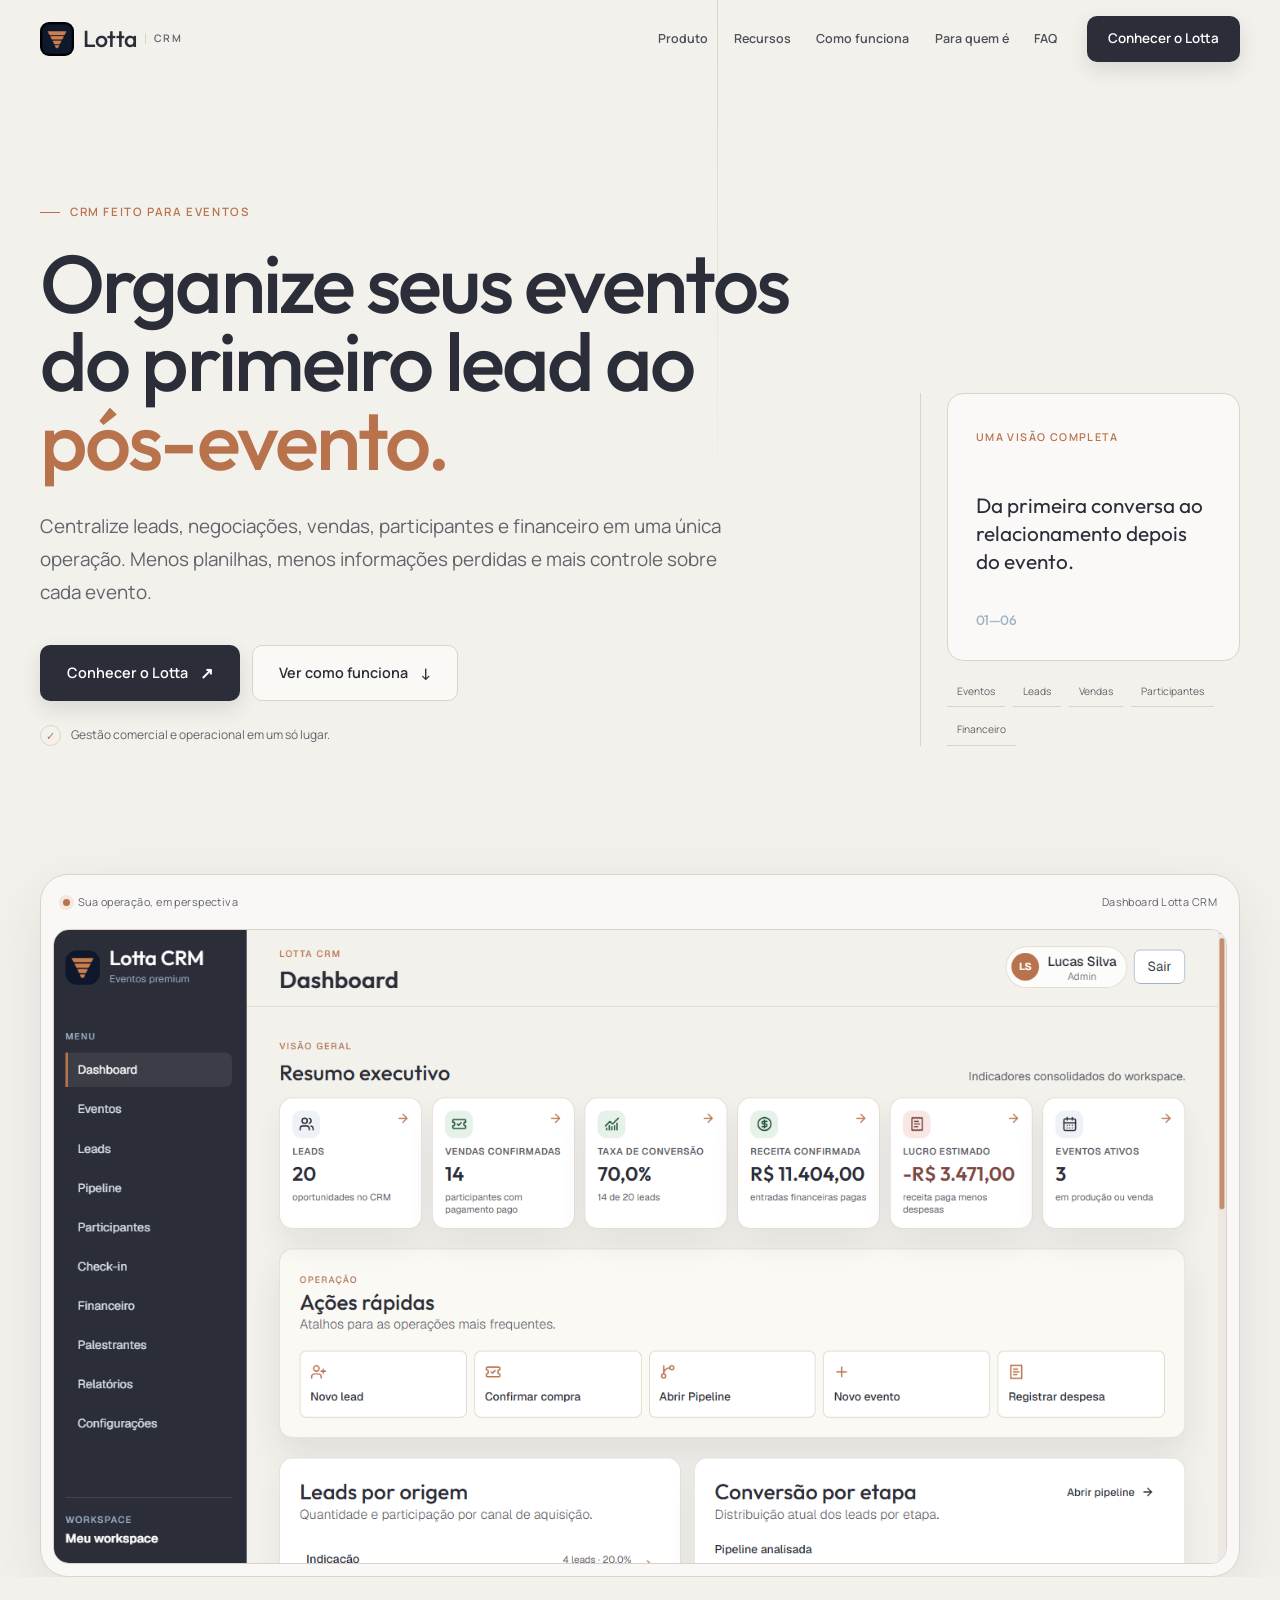
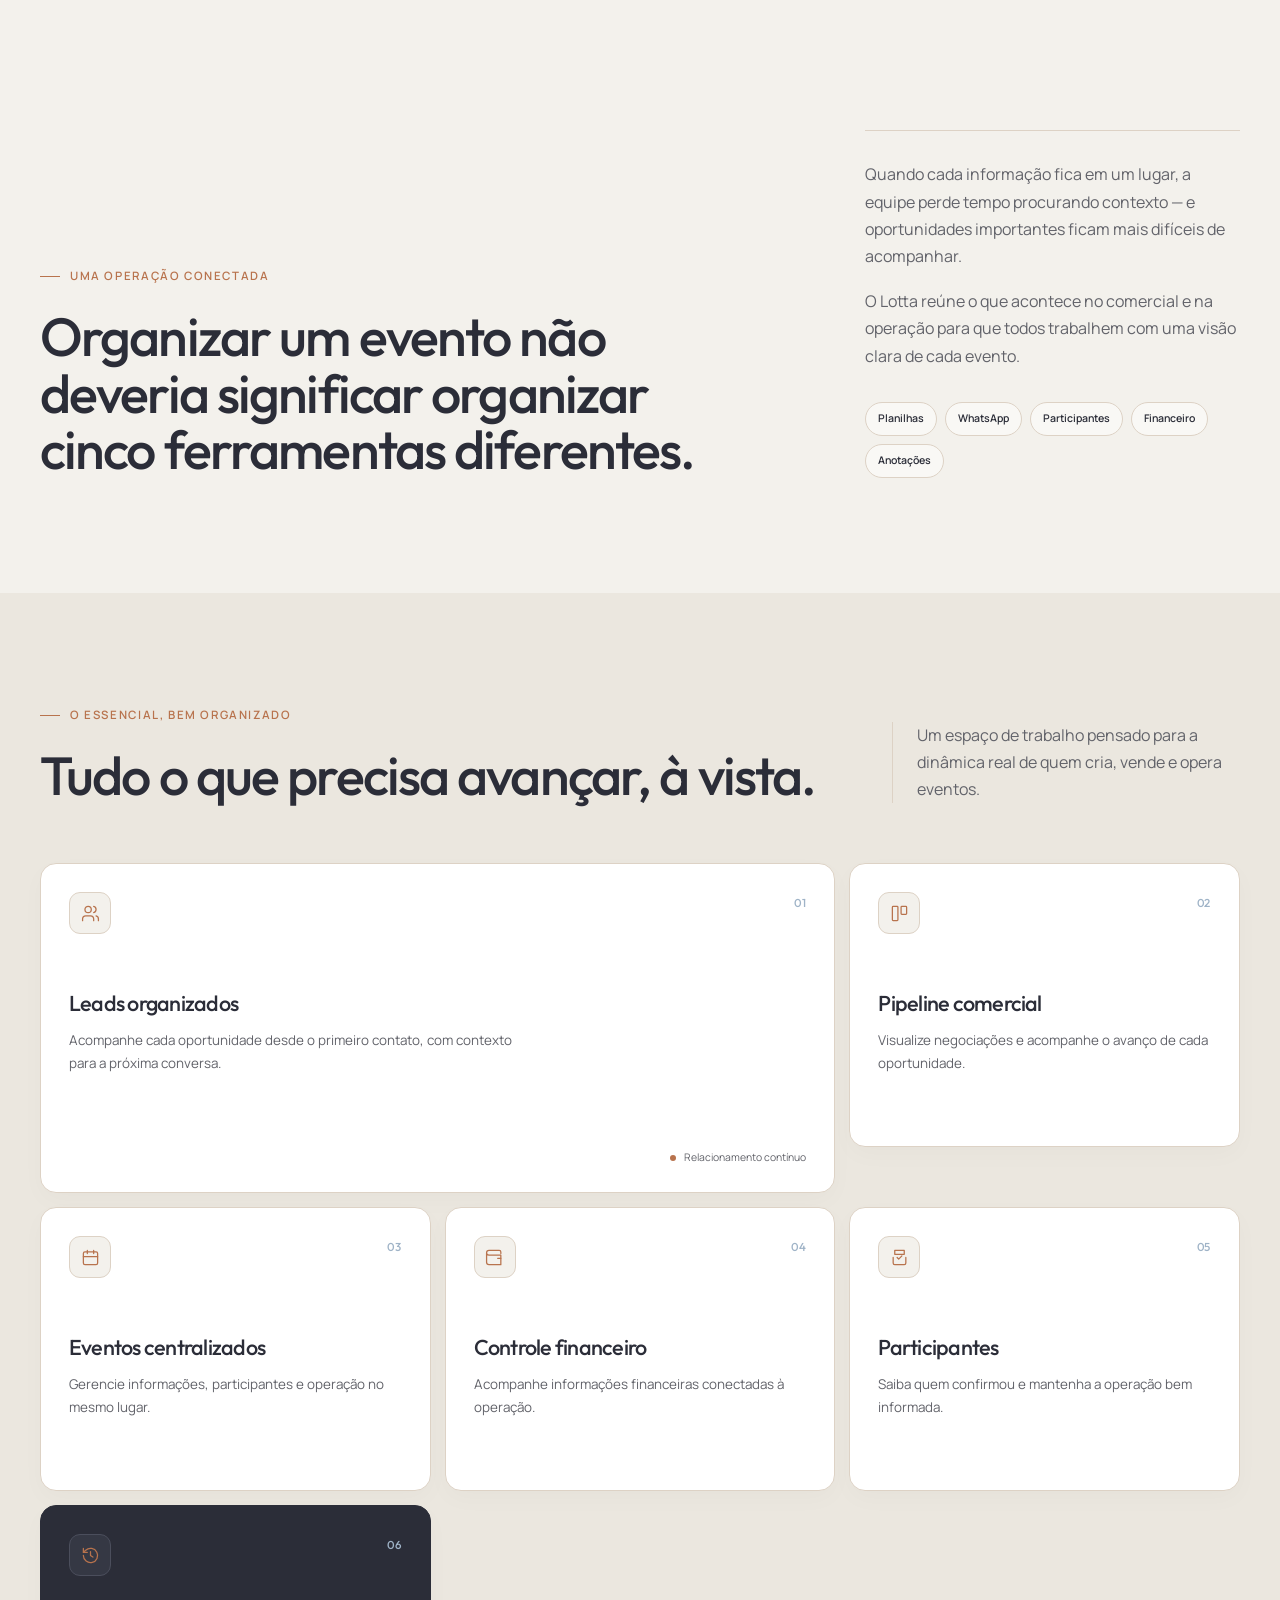
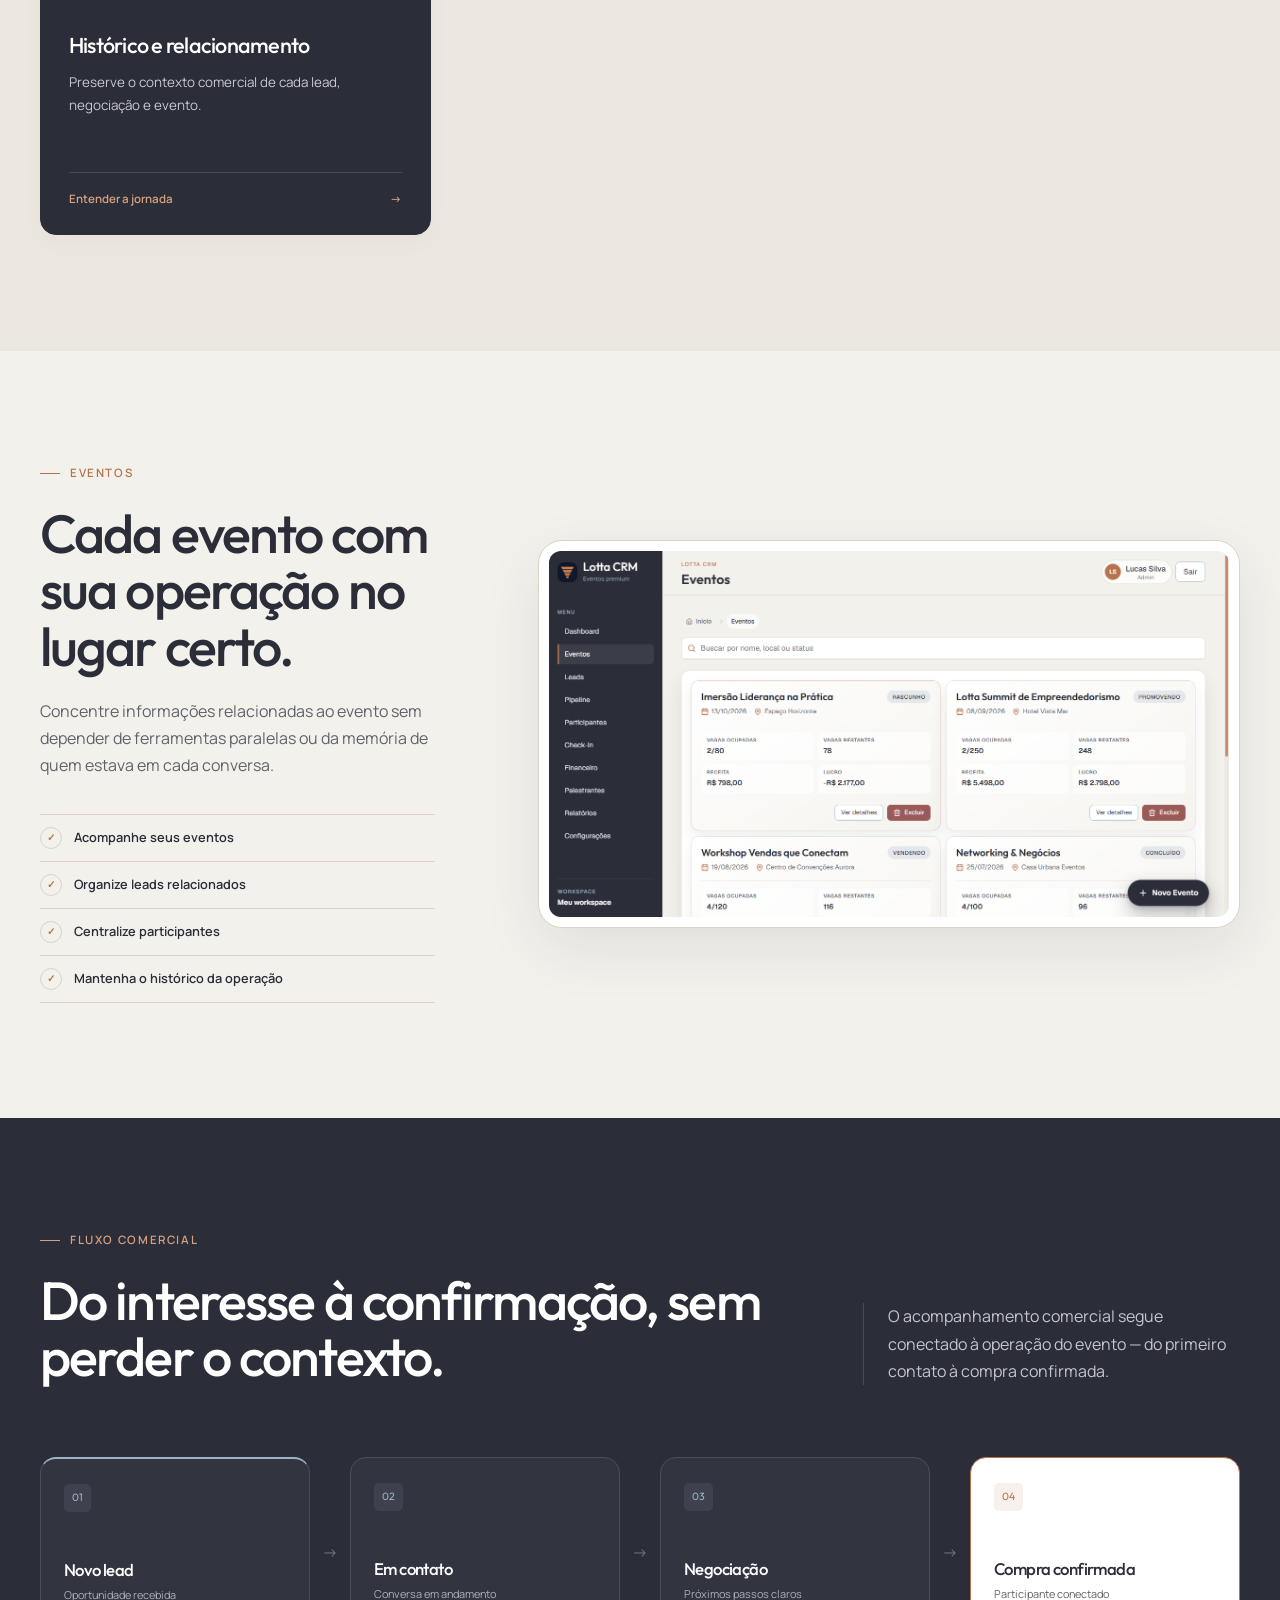
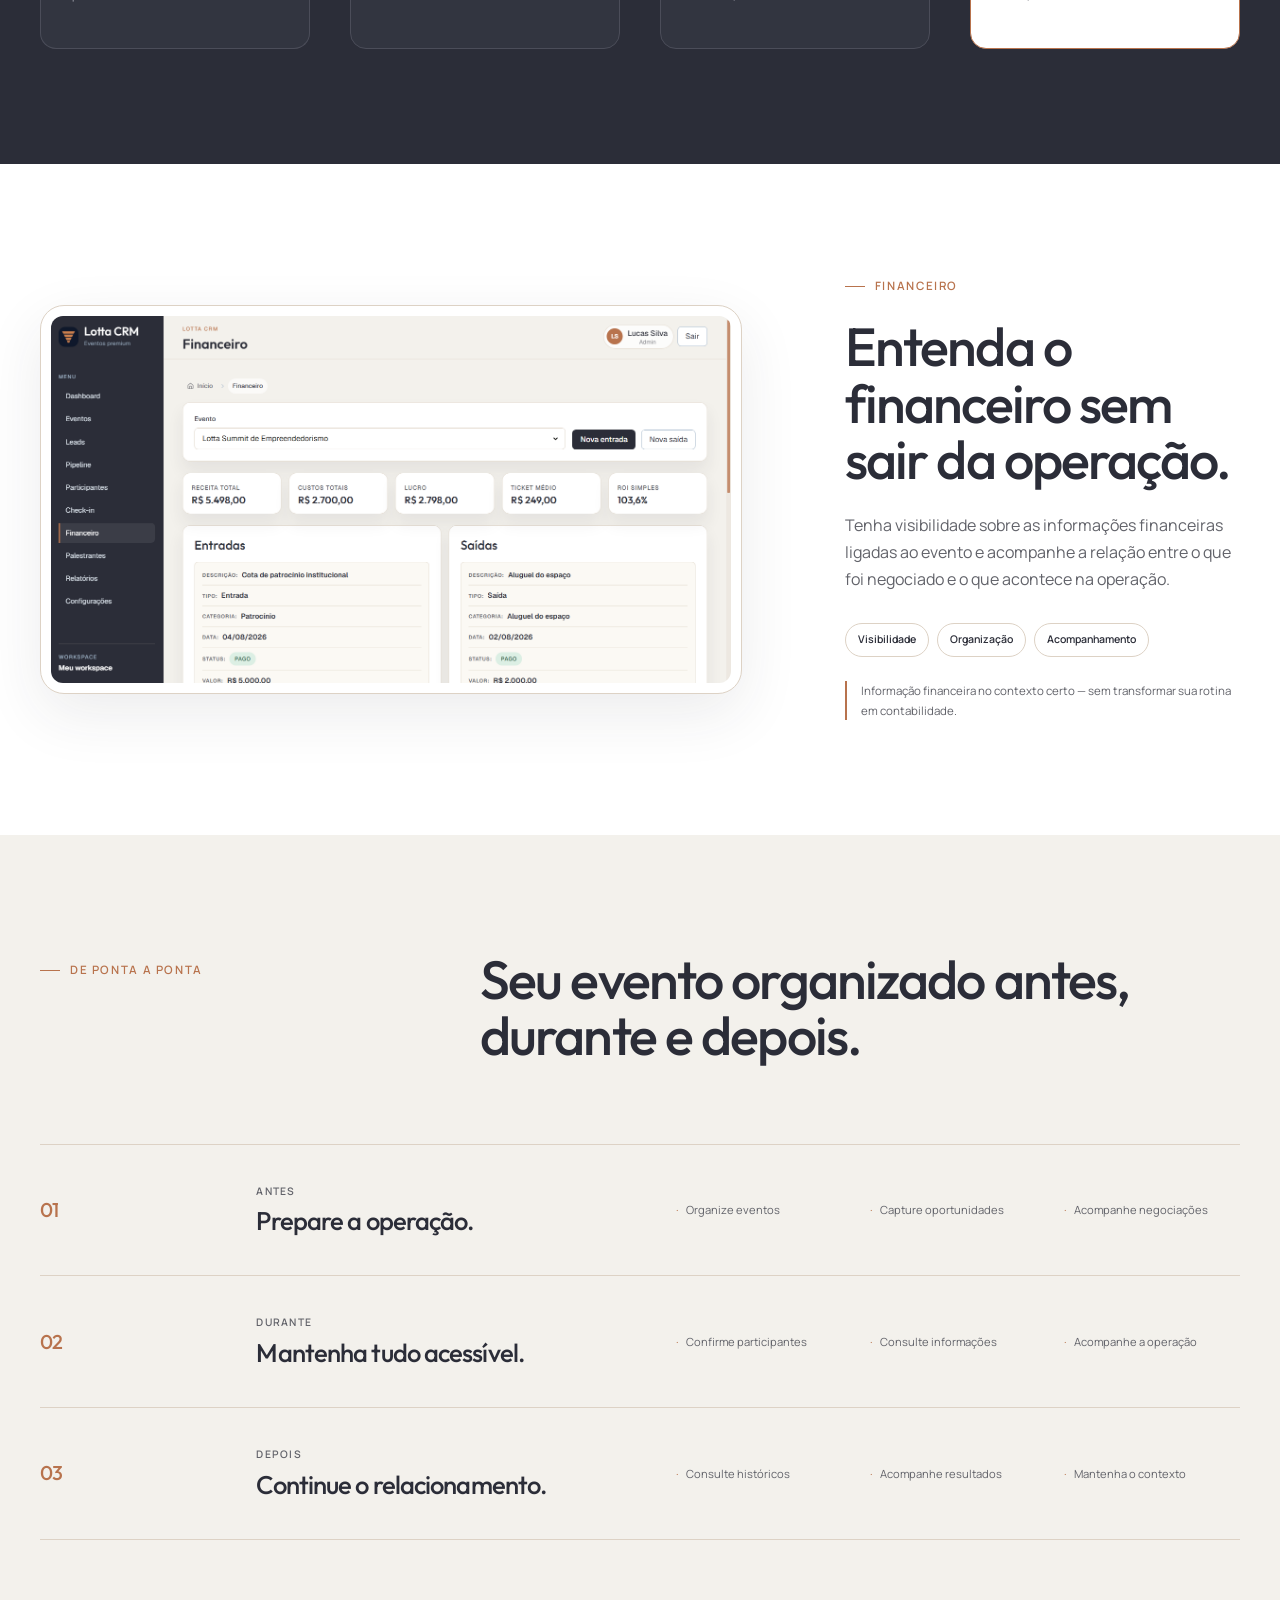
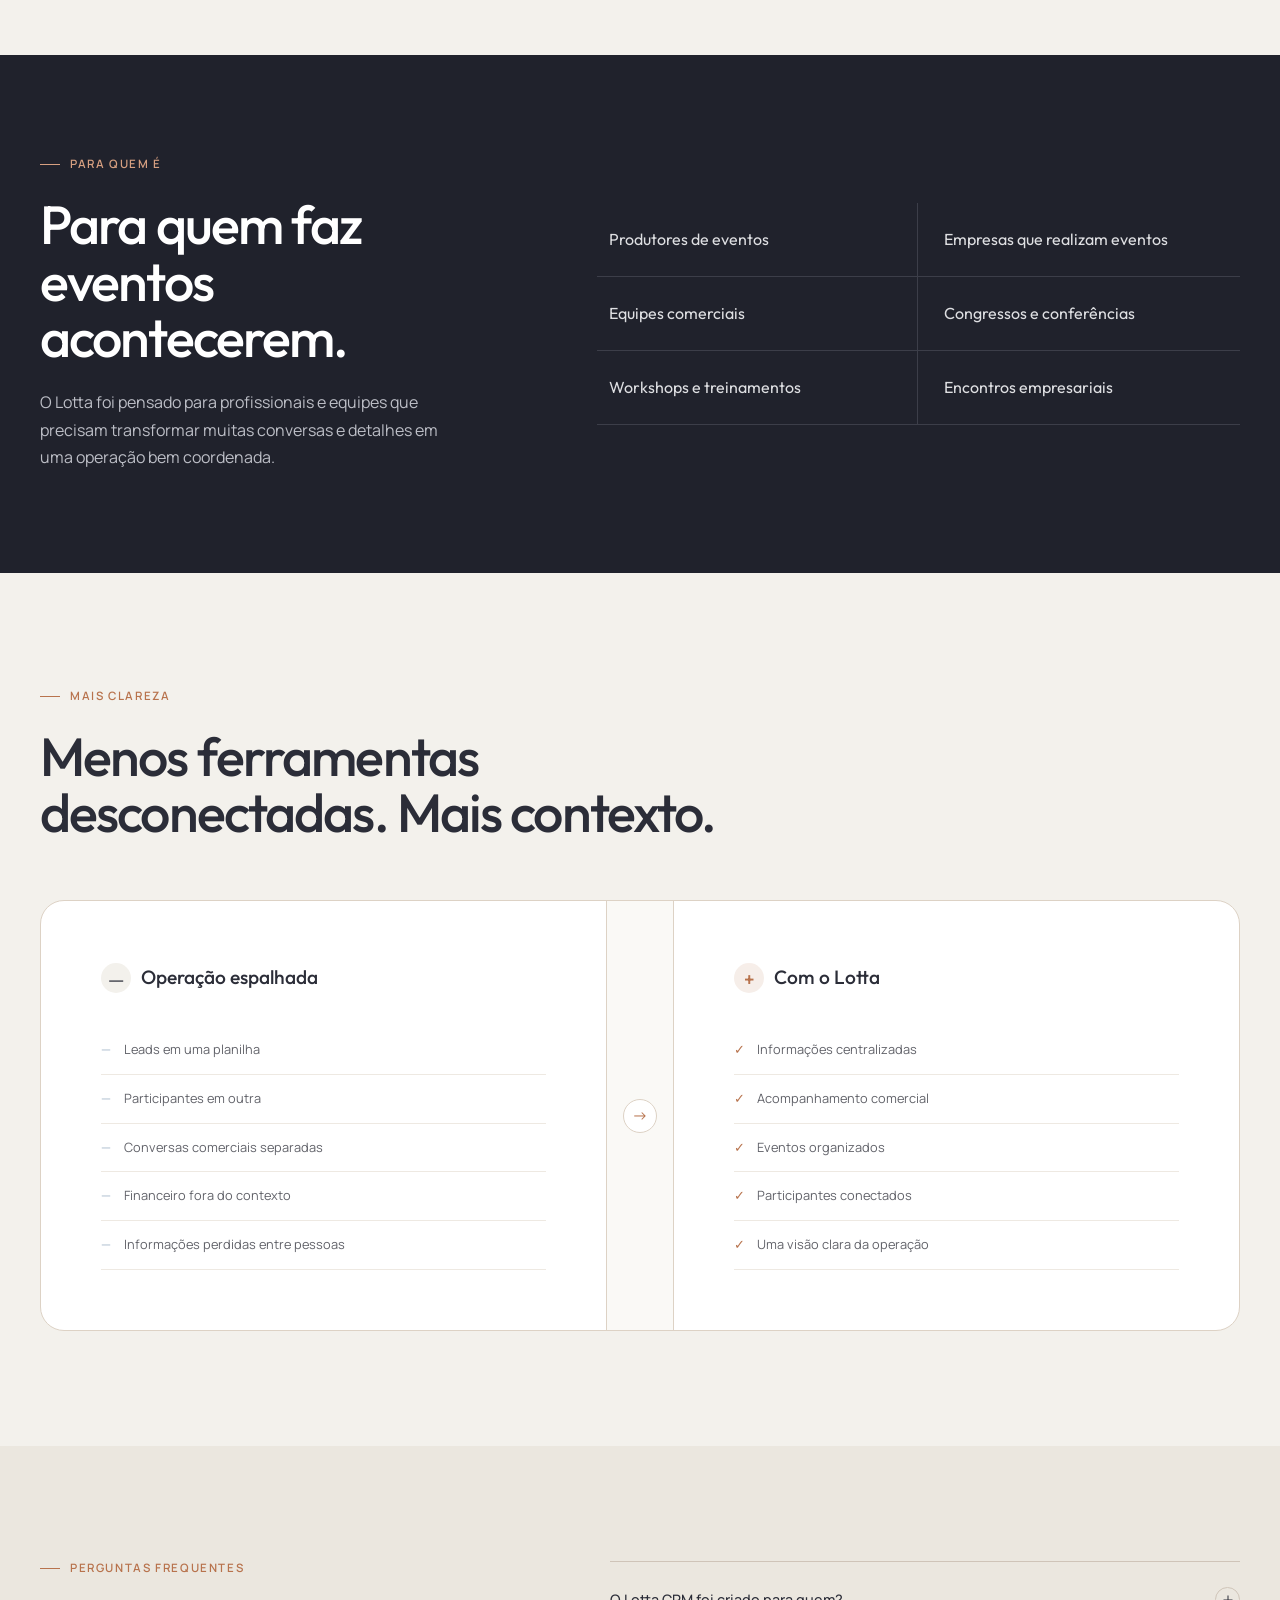
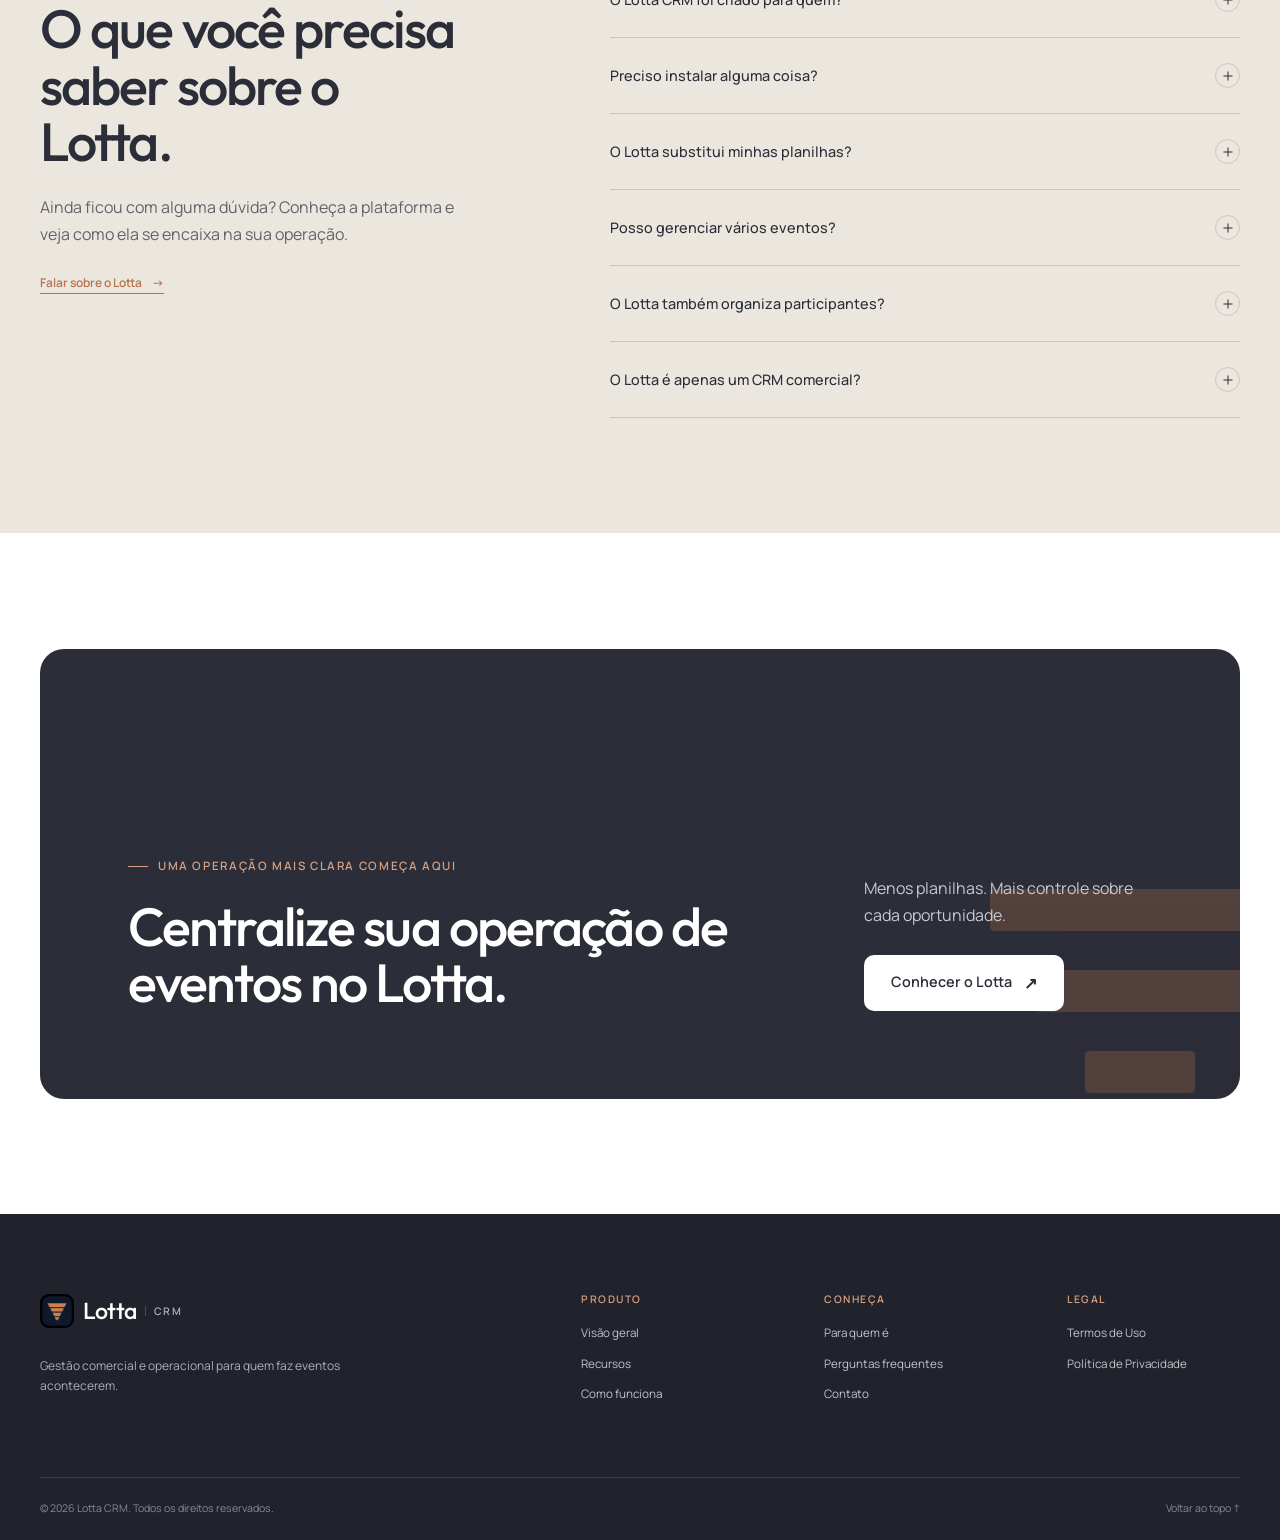
==== index.html @ 2124602e "versão inicial do site" ====
<!doctype html>
<html lang="pt-BR">
  <head>
    <meta charset="UTF-8" />
    <meta name="viewport" content="width=device-width, initial-scale=1.0" />
    <title>Lotta CRM | Gestão de eventos, leads e vendas</title>
    <meta
      name="description"
      content="Organize eventos, leads, vendas, participantes e financeiro em uma única plataforma. Conheça o Lotta CRM."
    />
    <meta name="theme-color" content="#2B2D38" />
    <meta property="og:type" content="website" />
    <meta property="og:title" content="Lotta CRM | Gestão de eventos, leads e vendas" />
    <meta
      property="og:description"
      content="Organize eventos, leads, vendas, participantes e financeiro em uma única plataforma."
    />
    <meta property="og:image" content="icons/favicon-e-iconPrincipal.png" />
    <!-- Substitua pela URL final antes da publicação. -->
    <link rel="canonical" href="https://seudominio.com.br/" />
    <link rel="icon" type="image/png" sizes="32x32" href="icons/favicon-32x32.png" />
    <link rel="icon" type="image/png" sizes="16x16" href="icons/favicon-16x16.png" />
    <link rel="apple-touch-icon" href="icons/apple-touch-icon.png" />
    <link rel="preconnect" href="https://fonts.googleapis.com" />
    <link rel="preconnect" href="https://fonts.gstatic.com" crossorigin />
    <link
      href="https://fonts.googleapis.com/css2?family=Manrope:wght@400;500;600&amp;family=Outfit:wght@400;500;600&amp;display=swap"
      rel="stylesheet"
    />
    <link rel="stylesheet" href="css/style.css" />
    <script src="js/main.js" defer></script>
  </head>
  <body>
    <a class="skip-link" href="#conteudo">Pular para o conteúdo</a>

    <header class="site-header" id="inicio">
      <div class="container header-inner">
        <a class="brand" href="#inicio" aria-label="Lotta CRM — início">
          <img src="icons/apple-touch-icon.png" alt="" width="40" height="40" />
          <span class="brand-name">Lotta</span>
          <span class="brand-product">CRM</span>
        </a>

        <button
          class="menu-toggle"
          type="button"
          aria-expanded="false"
          aria-controls="primary-navigation"
          aria-label="Abrir menu"
        >
          <span></span><span></span><span></span>
        </button>

        <nav class="primary-nav" id="primary-navigation" aria-label="Navegação principal">
          <a href="#produto">Produto</a>
          <a href="#recursos">Recursos</a>
          <a href="#como-funciona">Como funciona</a>
          <a href="#para-quem">Para quem é</a>
          <a href="#faq">FAQ</a>
          <a class="btn btn-primary nav-cta" href="#contato" data-primary-cta>Conhecer o Lotta</a>
        </nav>
      </div>
    </header>

    <main id="conteudo">
      <section class="hero section" aria-labelledby="hero-title">
        <div class="container hero-grid">
          <div class="hero-copy reveal">
            <p class="eyebrow"><span></span>CRM feito para eventos</p>
            <h1 id="hero-title">Organize seus eventos do primeiro lead ao <em>pós-evento.</em></h1>
            <p class="hero-lead">
              Centralize leads, negociações, vendas, participantes e financeiro em uma única operação.
              Menos planilhas, menos informações perdidas e mais controle sobre cada evento.
            </p>
            <div class="hero-actions">
              <a class="btn btn-primary btn-lg" href="#contato" data-primary-cta>Conhecer o Lotta <span aria-hidden="true">↗</span></a>
              <a class="btn btn-secondary btn-lg" href="#como-funciona">Ver como funciona <span aria-hidden="true">↓</span></a>
            </div>
            <p class="trust-line">
              <span class="trust-mark" aria-hidden="true">✓</span>
              Gestão comercial e operacional em um só lugar.
            </p>
          </div>

          <div class="hero-aside reveal" aria-label="O Lotta reúne toda a operação do evento">
            <div class="orbit-card orbit-card-main">
              <span class="card-kicker">Uma visão completa</span>
              <p>Da primeira conversa ao relacionamento depois do evento.</p>
              <div class="orbit-index">01—06</div>
            </div>
            <div class="orbit-list" aria-hidden="true">
              <span>Eventos</span><span>Leads</span><span>Vendas</span><span>Participantes</span><span>Financeiro</span>
            </div>
          </div>
        </div>

        <div class="container product-stage reveal">
          <div class="stage-caption">
            <p><span class="status-dot"></span> Sua operação, em perspectiva</p>
            <span>Dashboard Lotta CRM</span>
          </div>
          <figure class="product-frame product-frame-dashboard has-image" data-product-image>
            <img
              src="assets/screenshots/dashboard.png"
              alt="Dashboard do Lotta CRM com a visão geral da operação de eventos"
              width="1436"
              height="775"
              data-product-img
            />
            <div class="image-placeholder" data-image-placeholder>
              <img src="icons/favicon-e-iconPrincipal.png" alt="" width="72" height="72" />
              <p>Dashboard do Lotta CRM</p>
              <span>A captura real será exibida aqui automaticamente.</span>
              <code>assets/screenshots/dashboard.png</code>
            </div>
          </figure>
        </div>
      </section>

      <section class="context section" id="produto" aria-labelledby="context-title">
        <div class="container context-grid">
          <div class="section-heading reveal">
            <p class="eyebrow"><span></span>Uma operação conectada</p>
            <h2 id="context-title">Organizar um evento não deveria significar organizar cinco ferramentas diferentes.</h2>
          </div>
          <div class="context-copy reveal">
            <p>
              Quando cada informação fica em um lugar, a equipe perde tempo procurando contexto — e oportunidades
              importantes ficam mais difíceis de acompanhar.
            </p>
            <p>
              O Lotta reúne o que acontece no comercial e na operação para que todos trabalhem com uma visão clara de
              cada evento.
            </p>
            <div class="scattered-tools" aria-label="Informações que o Lotta ajuda a centralizar">
              <span>Planilhas</span><span>WhatsApp</span><span>Participantes</span><span>Financeiro</span><span>Anotações</span>
            </div>
          </div>
        </div>
      </section>

      <section class="benefits section" id="recursos" aria-labelledby="benefits-title">
        <div class="container">
          <div class="section-intro reveal">
            <div>
              <p class="eyebrow"><span></span>O essencial, bem organizado</p>
              <h2 id="benefits-title">Tudo o que precisa avançar, à vista.</h2>
            </div>
            <p>Um espaço de trabalho pensado para a dinâmica real de quem cria, vende e opera eventos.</p>
          </div>

          <div class="benefit-grid">
            <article class="feature-card feature-card-wide reveal">
              <div class="feature-icon" aria-hidden="true">
                <svg viewBox="0 0 24 24"><path d="M16 21v-2a4 4 0 0 0-4-4H6a4 4 0 0 0-4 4v2"/><circle cx="9" cy="7" r="4"/><path d="M22 21v-2a4 4 0 0 0-3-3.87M16 3.13a4 4 0 0 1 0 7.75"/></svg>
              </div>
              <span class="feature-number">01</span>
              <h3>Leads organizados</h3>
              <p>Acompanhe cada oportunidade desde o primeiro contato, com contexto para a próxima conversa.</p>
              <div class="feature-note"><span></span>Relacionamento contínuo</div>
            </article>

            <article class="feature-card reveal">
              <div class="feature-icon" aria-hidden="true">
                <svg viewBox="0 0 24 24"><rect x="3" y="3" width="7" height="18" rx="1"/><rect x="14" y="3" width="7" height="10" rx="1"/></svg>
              </div>
              <span class="feature-number">02</span>
              <h3>Pipeline comercial</h3>
              <p>Visualize negociações e acompanhe o avanço de cada oportunidade.</p>
            </article>

            <article class="feature-card reveal">
              <div class="feature-icon" aria-hidden="true">
                <svg viewBox="0 0 24 24"><rect x="3" y="5" width="18" height="16" rx="2"/><path d="M16 3v4M8 3v4M3 11h18"/></svg>
              </div>
              <span class="feature-number">03</span>
              <h3>Eventos centralizados</h3>
              <p>Gerencie informações, participantes e operação no mesmo lugar.</p>
            </article>

            <article class="feature-card reveal">
              <div class="feature-icon" aria-hidden="true">
                <svg viewBox="0 0 24 24"><path d="M20 7V5a2 2 0 0 0-2-2H5a3 3 0 0 0 0 6h15v12H5a3 3 0 0 1-3-3V6"/><path d="M16 13h4"/></svg>
              </div>
              <span class="feature-number">04</span>
              <h3>Controle financeiro</h3>
              <p>Acompanhe informações financeiras conectadas à operação.</p>
            </article>

            <article class="feature-card reveal">
              <div class="feature-icon" aria-hidden="true">
                <svg viewBox="0 0 24 24"><path d="M20 12v7a2 2 0 0 1-2 2H6a2 2 0 0 1-2-2v-7"/><path d="m9 12 2 2 4-4M6 3h12v5H6z"/></svg>
              </div>
              <span class="feature-number">05</span>
              <h3>Participantes</h3>
              <p>Saiba quem confirmou e mantenha a operação bem informada.</p>
            </article>

            <article class="feature-card feature-card-dark reveal">
              <div class="feature-icon" aria-hidden="true">
                <svg viewBox="0 0 24 24"><path d="M3 12a9 9 0 1 0 3-6.7L3 8"/><path d="M3 3v5h5M12 7v5l3 2"/></svg>
              </div>
              <span class="feature-number">06</span>
              <h3>Histórico e relacionamento</h3>
              <p>Preserve o contexto comercial de cada lead, negociação e evento.</p>
              <a href="#como-funciona">Entender a jornada <span aria-hidden="true">→</span></a>
            </article>
          </div>
        </div>
      </section>

      <section class="product-detail section" aria-labelledby="events-title">
        <div class="container split-layout">
          <div class="split-copy reveal">
            <p class="eyebrow"><span></span>Eventos</p>
            <h2 id="events-title">Cada evento com sua operação no lugar certo.</h2>
            <p>
              Concentre informações relacionadas ao evento sem depender de ferramentas paralelas ou da memória de quem
              estava em cada conversa.
            </p>
            <ul class="check-list">
              <li><span>✓</span>Acompanhe seus eventos</li>
              <li><span>✓</span>Organize leads relacionados</li>
              <li><span>✓</span>Centralize participantes</li>
              <li><span>✓</span>Mantenha o histórico da operação</li>
            </ul>
          </div>
          <figure class="product-frame product-frame-detail has-image reveal" data-product-image>
            <img
              src="assets/screenshots/eventos.png"
              alt="Página de eventos do Lotta CRM"
              width="1440"
              height="775"
              loading="lazy"
              data-product-img
            />
            <div class="image-placeholder compact" data-image-placeholder>
              <img src="icons/favicon-e-iconPrincipal.png" alt="" width="58" height="58" />
              <p>Página de Eventos</p>
              <span>Espaço preparado para a captura real.</span>
              <code>assets/screenshots/eventos.png</code>
            </div>
          </figure>
        </div>
      </section>

      <section class="pipeline section" id="como-funciona" aria-labelledby="pipeline-title">
        <div class="container">
          <div class="pipeline-header reveal">
            <div>
              <p class="eyebrow eyebrow-light"><span></span>Fluxo comercial</p>
              <h2 id="pipeline-title">Do interesse à confirmação, sem perder o contexto.</h2>
            </div>
            <p>O acompanhamento comercial segue conectado à operação do evento — do primeiro contato à compra confirmada.</p>
          </div>

          <div class="pipeline-flow reveal" aria-label="Etapas do fluxo comercial">
            <article class="pipeline-step is-active"><span>01</span><h3>Novo lead</h3><p>Oportunidade recebida</p></article>
            <div class="flow-arrow" aria-hidden="true">→</div>
            <article class="pipeline-step"><span>02</span><h3>Em contato</h3><p>Conversa em andamento</p></article>
            <div class="flow-arrow" aria-hidden="true">→</div>
            <article class="pipeline-step"><span>03</span><h3>Negociação</h3><p>Próximos passos claros</p></article>
            <div class="flow-arrow" aria-hidden="true">→</div>
            <article class="pipeline-step is-done"><span>04</span><h3>Compra confirmada</h3><p>Participante conectado</p></article>
          </div>
        </div>
      </section>

      <section class="product-detail finance section" aria-labelledby="finance-title">
        <div class="container split-layout split-layout-reverse">
          <figure class="product-frame product-frame-detail has-image reveal" data-product-image>
            <img
              src="assets/screenshots/financeiro.png"
              alt="Página financeira do Lotta CRM"
              width="1438"
              height="775"
              loading="lazy"
              data-product-img
            />
            <div class="image-placeholder compact" data-image-placeholder>
              <img src="icons/favicon-e-iconPrincipal.png" alt="" width="58" height="58" />
              <p>Página Financeira</p>
              <span>Espaço preparado para a captura real.</span>
              <code>assets/screenshots/financeiro.png</code>
            </div>
          </figure>
          <div class="split-copy reveal">
            <p class="eyebrow"><span></span>Financeiro</p>
            <h2 id="finance-title">Entenda o financeiro sem sair da operação.</h2>
            <p>
              Tenha visibilidade sobre as informações financeiras ligadas ao evento e acompanhe a relação entre o que
              foi negociado e o que acontece na operação.
            </p>
            <div class="inline-benefits">
              <span>Visibilidade</span><span>Organização</span><span>Acompanhamento</span>
            </div>
            <p class="fine-note">Informação financeira no contexto certo — sem transformar sua rotina em contabilidade.</p>
          </div>
        </div>
      </section>

      <section class="journey section" aria-labelledby="journey-title">
        <div class="container">
          <div class="journey-heading reveal">
            <p class="eyebrow"><span></span>De ponta a ponta</p>
            <h2 id="journey-title">Seu evento organizado antes, durante e depois.</h2>
          </div>
          <div class="journey-grid">
            <article class="journey-step reveal">
              <div class="journey-number">01</div>
              <div><p class="journey-label">Antes</p><h3>Prepare a operação.</h3></div>
              <ul><li>Organize eventos</li><li>Capture oportunidades</li><li>Acompanhe negociações</li></ul>
            </article>
            <article class="journey-step reveal">
              <div class="journey-number">02</div>
              <div><p class="journey-label">Durante</p><h3>Mantenha tudo acessível.</h3></div>
              <ul><li>Confirme participantes</li><li>Consulte informações</li><li>Acompanhe a operação</li></ul>
            </article>
            <article class="journey-step reveal">
              <div class="journey-number">03</div>
              <div><p class="journey-label">Depois</p><h3>Continue o relacionamento.</h3></div>
              <ul><li>Consulte históricos</li><li>Acompanhe resultados</li><li>Mantenha o contexto</li></ul>
            </article>
          </div>
        </div>
      </section>

      <section class="audience section" id="para-quem" aria-labelledby="audience-title">
        <div class="container audience-grid">
          <div class="audience-copy reveal">
            <p class="eyebrow eyebrow-light"><span></span>Para quem é</p>
            <h2 id="audience-title">Para quem faz eventos acontecerem.</h2>
            <p>
              O Lotta foi pensado para profissionais e equipes que precisam transformar muitas conversas e detalhes em
              uma operação bem coordenada.
            </p>
          </div>
          <div class="audience-list reveal">
            <span>Produtores de eventos</span><span>Empresas que realizam eventos</span><span>Equipes comerciais</span>
            <span>Congressos e conferências</span><span>Workshops e treinamentos</span><span>Encontros empresariais</span>
          </div>
        </div>
      </section>

      <section class="comparison section" aria-labelledby="comparison-title">
        <div class="container">
          <div class="comparison-heading reveal">
            <p class="eyebrow"><span></span>Mais clareza</p>
            <h2 id="comparison-title">Menos ferramentas desconectadas. Mais contexto.</h2>
          </div>
          <div class="comparison-grid reveal">
            <article class="compare-side compare-before">
              <p class="compare-label"><span>—</span> Operação espalhada</p>
              <ul>
                <li>Leads em uma planilha</li><li>Participantes em outra</li><li>Conversas comerciais separadas</li>
                <li>Financeiro fora do contexto</li><li>Informações perdidas entre pessoas</li>
              </ul>
            </article>
            <div class="comparison-divider"><span aria-hidden="true">→</span></div>
            <article class="compare-side compare-after">
              <p class="compare-label"><span>+</span> Com o Lotta</p>
              <ul>
                <li>Informações centralizadas</li><li>Acompanhamento comercial</li><li>Eventos organizados</li>
                <li>Participantes conectados</li><li>Uma visão clara da operação</li>
              </ul>
            </article>
          </div>
        </div>
      </section>

      <section class="faq section" id="faq" aria-labelledby="faq-title">
        <div class="container faq-layout">
          <div class="faq-intro reveal">
            <p class="eyebrow"><span></span>Perguntas frequentes</p>
            <h2 id="faq-title">O que você precisa saber sobre o Lotta.</h2>
            <p>Ainda ficou com alguma dúvida? Conheça a plataforma e veja como ela se encaixa na sua operação.</p>
            <a class="text-link" href="#contato">Falar sobre o Lotta <span aria-hidden="true">→</span></a>
          </div>
          <div class="accordion reveal">
            <article class="faq-item">
              <h3><button type="button" aria-expanded="false" aria-controls="faq-1"><span>O Lotta CRM foi criado para quem?</span><span class="faq-plus" aria-hidden="true"></span></button></h3>
              <div class="faq-answer" id="faq-1" hidden><p>Para empresas e profissionais que trabalham com eventos e precisam organizar o relacionamento comercial junto à operação.</p></div>
            </article>
            <article class="faq-item">
              <h3><button type="button" aria-expanded="false" aria-controls="faq-2"><span>Preciso instalar alguma coisa?</span><span class="faq-plus" aria-hidden="true"></span></button></h3>
              <div class="faq-answer" id="faq-2" hidden><p>Não. O Lotta é uma plataforma acessada online pelo navegador, sem instalação no computador.</p></div>
            </article>
            <article class="faq-item">
              <h3><button type="button" aria-expanded="false" aria-controls="faq-3"><span>O Lotta substitui minhas planilhas?</span><span class="faq-plus" aria-hidden="true"></span></button></h3>
              <div class="faq-answer" id="faq-3" hidden><p>O objetivo é centralizar informações que normalmente acabam espalhadas entre planilhas, anotações e ferramentas diferentes.</p></div>
            </article>
            <article class="faq-item">
              <h3><button type="button" aria-expanded="false" aria-controls="faq-4"><span>Posso gerenciar vários eventos?</span><span class="faq-plus" aria-hidden="true"></span></button></h3>
              <div class="faq-answer" id="faq-4" hidden><p>Sim. Você pode organizar diferentes eventos dentro da plataforma e manter as informações de cada operação no lugar certo.</p></div>
            </article>
            <article class="faq-item">
              <h3><button type="button" aria-expanded="false" aria-controls="faq-5"><span>O Lotta também organiza participantes?</span><span class="faq-plus" aria-hidden="true"></span></button></h3>
              <div class="faq-answer" id="faq-5" hidden><p>Sim. Os participantes ficam conectados aos eventos, facilitando confirmações e o acompanhamento da operação.</p></div>
            </article>
            <article class="faq-item">
              <h3><button type="button" aria-expanded="false" aria-controls="faq-6"><span>O Lotta é apenas um CRM comercial?</span><span class="faq-plus" aria-hidden="true"></span></button></h3>
              <div class="faq-answer" id="faq-6" hidden><p>Não. Seu diferencial é conectar o relacionamento comercial à organização e à operação dos eventos.</p></div>
            </article>
          </div>
        </div>
      </section>

      <section class="final-cta section" id="contato" aria-labelledby="cta-title">
        <div class="container cta-panel reveal">
          <div class="cta-decoration" aria-hidden="true"><span></span><span></span><span></span></div>
          <div>
            <p class="eyebrow eyebrow-light"><span></span>Uma operação mais clara começa aqui</p>
            <h2 id="cta-title">Centralize sua operação de eventos no Lotta.</h2>
          </div>
          <div class="cta-action">
            <p>Menos planilhas. Mais controle sobre cada oportunidade.</p>
            <!-- Atualize o href quando o destino comercial estiver definido. -->
            <a class="btn btn-light btn-lg" href="#contato" data-primary-cta>Conhecer o Lotta <span aria-hidden="true">↗</span></a>
          </div>
        </div>
      </section>
    </main>

    <footer class="site-footer">
      <div class="container footer-grid">
        <div class="footer-brand">
          <a class="brand brand-light" href="#inicio" aria-label="Lotta CRM — início">
            <img src="icons/apple-touch-icon.png" alt="" width="40" height="40" />
            <span class="brand-name">Lotta</span><span class="brand-product">CRM</span>
          </a>
          <p>Gestão comercial e operacional para quem faz eventos acontecerem.</p>
        </div>
        <div class="footer-column"><h2>Produto</h2><a href="#produto">Visão geral</a><a href="#recursos">Recursos</a><a href="#como-funciona">Como funciona</a></div>
        <div class="footer-column"><h2>Conheça</h2><a href="#para-quem">Para quem é</a><a href="#faq">Perguntas frequentes</a><a href="#contato">Contato</a></div>
        <div class="footer-column"><h2>Legal</h2><a href="#" aria-label="Termos de Uso — página em preparação">Termos de Uso</a><a href="#" aria-label="Política de Privacidade — página em preparação">Política de Privacidade</a></div>
      </div>
      <div class="container footer-bottom"><p>© 2026 Lotta CRM. Todos os direitos reservados.</p><a href="#inicio">Voltar ao topo <span aria-hidden="true">↑</span></a></div>
    </footer>
  </body>
</html>
---- css/style.css ----
/* Tokens */
:root {
  --color-navy: #2b2d38;
  --color-navy-deep: #20222c;
  --color-copper: #b8734d;
  --color-copper-soft: #d7a081;
  --color-ivory: #f3f1ec;
  --color-white: #fff;
  --color-linen: #ddd2c5;
  --color-blue-gray: #9fb3c7;
  --color-muted: #62636a;
  --container: 1200px;
  --radius-sm: 10px;
  --radius-md: 16px;
  --radius-lg: 24px;
  --shadow-soft: 0 20px 60px rgba(43, 45, 56, 0.09);
  --font-display: "Outfit", sans-serif;
  --font-body: "Manrope", sans-serif;
  --header-height: 78px;
}

/* Reset */
*,
*::before,
*::after {
  box-sizing: border-box;
}

html {
  scroll-behavior: smooth;
  scroll-padding-top: calc(var(--header-height) + 24px);
  scrollbar-color: var(--color-copper) var(--color-ivory);
  scrollbar-width: thin;
}

/* Scrollbar */
::-webkit-scrollbar {
  width: 11px;
}

::-webkit-scrollbar-track {
  background: var(--color-ivory);
}

::-webkit-scrollbar-thumb {
  min-height: 48px;
  border: 3px solid var(--color-ivory);
  border-radius: 10px;
  background: var(--color-copper);
}

::-webkit-scrollbar-thumb:hover {
  background: #9f5f3d;
}

::-webkit-scrollbar-corner {
  background: var(--color-ivory);
}

body,
h1,
h2,
h3,
p,
ul,
figure {
  margin: 0;
}

ul {
  padding: 0;
  list-style: none;
}

img,
svg {
  display: block;
  max-width: 100%;
}

button,
a {
  font: inherit;
}

button {
  border: 0;
}

/* Base */
body {
  min-width: 320px;
  background: var(--color-ivory);
  color: var(--color-navy);
  font-family: var(--font-body);
  font-size: 16px;
  line-height: 1.7;
  overflow-x: hidden;
  -webkit-font-smoothing: antialiased;
}

body.menu-open {
  overflow: hidden;
}

a {
  color: inherit;
  text-decoration: none;
}

:focus-visible {
  outline: 3px solid var(--color-copper);
  outline-offset: 4px;
}

::selection {
  background: var(--color-copper);
  color: var(--color-white);
}

.skip-link {
  position: fixed;
  top: 12px;
  left: 12px;
  z-index: 1000;
  padding: 10px 16px;
  border-radius: var(--radius-sm);
  background: var(--color-white);
  color: var(--color-navy);
  transform: translateY(-150%);
  transition: transform 180ms ease;
}

.skip-link:focus {
  transform: translateY(0);
}

.container {
  width: min(var(--container), calc(100% - 48px));
  margin-inline: auto;
}

.section {
  padding-block: clamp(88px, 9vw, 140px);
}

/* Typography */
h1,
h2,
h3,
.brand-name,
.feature-number,
.journey-number,
.orbit-index {
  font-family: var(--font-display);
  font-weight: 500;
  letter-spacing: -0.035em;
}

h1 {
  max-width: 820px;
  font-size: clamp(3.25rem, 6.4vw, 6.4rem);
  line-height: 0.96;
}

h1 em {
  color: var(--color-copper);
  font-style: normal;
}

h2 {
  font-size: clamp(2.45rem, 4.2vw, 4.25rem);
  line-height: 1.05;
}

h3 {
  font-size: 1.35rem;
  line-height: 1.25;
}

.eyebrow {
  display: flex;
  align-items: center;
  gap: 10px;
  margin-bottom: 24px;
  color: var(--color-copper);
  font-size: 0.72rem;
  font-weight: 600;
  letter-spacing: 0.14em;
  line-height: 1.3;
  text-transform: uppercase;
}

.eyebrow > span {
  width: 20px;
  height: 1px;
  background: currentColor;
}

.eyebrow-light {
  color: var(--color-copper-soft);
}

/* Buttons */
.btn {
  display: inline-flex;
  align-items: center;
  justify-content: center;
  gap: 12px;
  min-height: 46px;
  padding: 0 20px;
  border: 1px solid transparent;
  border-radius: var(--radius-sm);
  font-size: 0.84rem;
  font-weight: 600;
  line-height: 1;
  transition: transform 180ms ease, box-shadow 180ms ease, background 180ms ease, border-color 180ms ease;
}

.btn:hover {
  transform: translateY(-2px);
}

.btn span {
  font-size: 1rem;
  transition: transform 180ms ease;
}

.btn:hover span {
  transform: translate(2px, -2px);
}

.btn-primary {
  background: var(--color-navy);
  color: var(--color-white);
  box-shadow: 0 8px 20px rgba(43, 45, 56, 0.13);
}

.btn-primary:hover {
  background: var(--color-navy-deep);
  box-shadow: 0 12px 28px rgba(43, 45, 56, 0.2);
}

.btn-secondary {
  border-color: var(--color-linen);
  background: rgba(255, 255, 255, 0.55);
}

.btn-secondary:hover {
  border-color: var(--color-blue-gray);
  background: var(--color-white);
}

.btn-light {
  background: var(--color-white);
  color: var(--color-navy);
}

.btn-light:hover {
  background: var(--color-ivory);
  box-shadow: 0 12px 32px rgba(0, 0, 0, 0.18);
}

.btn-lg {
  min-height: 56px;
  padding-inline: 26px;
  font-size: 0.9rem;
}

/* Header */
.site-header {
  position: fixed;
  inset: 0 0 auto;
  z-index: 100;
  height: var(--header-height);
  border-bottom: 1px solid transparent;
  transition: height 220ms ease, background 220ms ease, border-color 220ms ease, box-shadow 220ms ease;
}

.site-header.is-scrolled {
  height: 68px;
  border-color: rgba(221, 210, 197, 0.78);
  background: rgba(243, 241, 236, 0.93);
  box-shadow: 0 10px 30px rgba(43, 45, 56, 0.04);
  backdrop-filter: blur(14px);
}

.header-inner {
  display: flex;
  align-items: center;
  justify-content: space-between;
  height: 100%;
}

.brand {
  display: inline-flex;
  align-items: center;
  gap: 9px;
  line-height: 1;
}

.brand img {
  width: 34px;
  height: 34px;
  border-radius: 9px;
}

.brand-name {
  font-size: 1.45rem;
}

.brand-product {
  padding-left: 8px;
  border-left: 1px solid var(--color-linen);
  color: var(--color-muted);
  font-size: 0.65rem;
  font-weight: 600;
  letter-spacing: 0.14em;
}

.primary-nav {
  display: flex;
  align-items: center;
  gap: clamp(18px, 2vw, 32px);
}

.primary-nav > a:not(.btn) {
  position: relative;
  color: #4f5057;
  font-size: 0.78rem;
  font-weight: 600;
}

.primary-nav > a:not(.btn)::after {
  position: absolute;
  right: 0;
  bottom: -6px;
  left: 0;
  height: 1px;
  background: var(--color-copper);
  content: "";
  transform: scaleX(0);
  transform-origin: right;
  transition: transform 180ms ease;
}

.primary-nav > a:not(.btn):hover::after {
  transform: scaleX(1);
  transform-origin: left;
}

.nav-cta {
  margin-left: 4px;
}

.menu-toggle {
  display: none;
  width: 44px;
  height: 44px;
  padding: 11px;
  border-radius: var(--radius-sm);
  background: var(--color-navy);
  cursor: pointer;
}

.menu-toggle span {
  display: block;
  width: 100%;
  height: 1px;
  margin: 5px 0;
  background: var(--color-white);
  transition: transform 180ms ease, opacity 180ms ease;
}

/* Hero */
.hero {
  position: relative;
  padding-top: clamp(160px, 16vw, 220px);
  padding-bottom: 0;
  overflow: hidden;
}

.hero::before {
  position: absolute;
  top: 0;
  left: 56%;
  width: 1px;
  height: 520px;
  background: linear-gradient(var(--color-linen), transparent);
  content: "";
}

.hero-grid {
  display: grid;
  grid-template-columns: minmax(0, 1.7fr) minmax(280px, 0.7fr);
  gap: clamp(48px, 8vw, 120px);
  align-items: end;
}

.hero-copy {
  position: relative;
  z-index: 1;
}

.hero-lead {
  max-width: 690px;
  margin-top: 30px;
  color: var(--color-muted);
  font-size: clamp(1rem, 1.5vw, 1.18rem);
  line-height: 1.75;
}

.hero-actions {
  display: flex;
  flex-wrap: wrap;
  gap: 12px;
  margin-top: 36px;
}

.trust-line {
  display: flex;
  align-items: center;
  gap: 10px;
  margin-top: 24px;
  color: var(--color-muted);
  font-size: 0.75rem;
}

.trust-mark {
  display: grid;
  width: 21px;
  height: 21px;
  border: 1px solid var(--color-linen);
  border-radius: 50%;
  color: var(--color-copper);
  font-size: 0.7rem;
  place-items: center;
}

.hero-aside {
  position: relative;
  padding-left: 26px;
  border-left: 1px solid var(--color-linen);
}

.orbit-card-main {
  padding: 28px;
  border: 1px solid var(--color-linen);
  border-radius: var(--radius-md);
  background: rgba(255, 255, 255, 0.62);
}

.card-kicker {
  color: var(--color-copper);
  font-size: 0.67rem;
  font-weight: 600;
  letter-spacing: 0.13em;
  text-transform: uppercase;
}

.orbit-card p {
  margin-top: 42px;
  font-family: var(--font-display);
  font-size: 1.3rem;
  line-height: 1.35;
}

.orbit-index {
  margin-top: 34px;
  color: var(--color-blue-gray);
  font-size: 0.85rem;
}

.orbit-list {
  display: flex;
  flex-wrap: wrap;
  gap: 8px;
  margin-top: 16px;
}

.orbit-list span {
  padding: 6px 10px;
  border-bottom: 1px solid var(--color-linen);
  color: var(--color-muted);
  font-size: 0.64rem;
}

.product-stage {
  position: relative;
  margin-top: clamp(80px, 10vw, 130px);
  padding: 12px;
  border: 1px solid var(--color-linen);
  border-radius: calc(var(--radius-lg) + 4px);
  background: rgba(255, 255, 255, 0.48);
  box-shadow: var(--shadow-soft);
}

.stage-caption {
  display: flex;
  align-items: center;
  justify-content: space-between;
  padding: 6px 10px 18px;
  color: var(--color-muted);
  font-size: 0.68rem;
  letter-spacing: 0.04em;
}

.stage-caption p {
  display: flex;
  align-items: center;
  gap: 8px;
}

.status-dot {
  width: 7px;
  height: 7px;
  border-radius: 50%;
  background: var(--color-copper);
  box-shadow: 0 0 0 4px rgba(184, 115, 77, 0.12);
}

.product-frame {
  position: relative;
  display: grid;
  overflow: hidden;
  border: 1px solid var(--color-linen);
  border-radius: var(--radius-md);
  background: var(--color-white);
  place-items: center;
}

.product-frame > img[data-product-img] {
  width: 100%;
  height: auto;
  border-radius: calc(var(--radius-md) - 4px);
}

.product-frame.has-image .image-placeholder {
  display: none;
}

.product-frame.has-image {
  min-height: 0;
}

.product-frame:not(.has-image) > img[data-product-img] {
  display: none;
}

.product-frame-dashboard {
  min-height: clamp(340px, 58vw, 710px);
}

.image-placeholder {
  display: flex;
  min-height: 460px;
  flex-direction: column;
  align-items: center;
  justify-content: center;
  width: 100%;
  padding: 40px;
  background:
    linear-gradient(rgba(159, 179, 199, 0.08) 1px, transparent 1px),
    linear-gradient(90deg, rgba(159, 179, 199, 0.08) 1px, transparent 1px),
    #fbfaf7;
  background-size: 38px 38px;
  text-align: center;
}

.image-placeholder img {
  width: 64px;
  height: 64px;
  margin-bottom: 20px;
  border-radius: 15px;
  box-shadow: 0 14px 30px rgba(43, 45, 56, 0.12);
}

.image-placeholder p {
  font-family: var(--font-display);
  font-size: 1.35rem;
  font-weight: 500;
}

.image-placeholder span {
  margin-top: 5px;
  color: var(--color-muted);
  font-size: 0.76rem;
}

.image-placeholder code {
  margin-top: 18px;
  padding: 6px 10px;
  border: 1px solid var(--color-linen);
  border-radius: 6px;
  background: var(--color-white);
  color: var(--color-copper);
  font-size: 0.67rem;
}

/* Context */
.context {
  padding-top: clamp(120px, 12vw, 190px);
}

.context-grid {
  display: grid;
  grid-template-columns: 1.3fr 0.7fr;
  gap: clamp(60px, 10vw, 150px);
  align-items: end;
}

.context .section-heading h2 {
  max-width: 760px;
}

.context-copy {
  padding-top: 30px;
  border-top: 1px solid var(--color-linen);
  color: var(--color-muted);
}

.context-copy > p + p {
  margin-top: 18px;
}

.scattered-tools {
  display: flex;
  flex-wrap: wrap;
  gap: 8px;
  margin-top: 32px;
}

.scattered-tools span,
.inline-benefits span {
  padding: 7px 12px;
  border: 1px solid var(--color-linen);
  border-radius: 99px;
  background: rgba(255, 255, 255, 0.46);
  color: var(--color-navy);
  font-size: 0.66rem;
  font-weight: 600;
}

/* Benefits */
.benefits {
  background: #ebe7df;
}

.section-intro {
  display: grid;
  grid-template-columns: 1.25fr 0.55fr;
  gap: 60px;
  align-items: end;
  margin-bottom: 60px;
}

.section-intro > p {
  max-width: 390px;
  padding-left: 24px;
  border-left: 1px solid var(--color-linen);
  color: var(--color-muted);
}

.benefit-grid {
  display: grid;
  grid-template-columns: repeat(3, 1fr);
  gap: 14px;
  align-items: start;
}

.feature-card {
  position: relative;
  min-height: 284px;
  padding: 28px;
  border: 1px solid var(--color-linen);
  border-radius: var(--radius-md);
  background: var(--color-white);
  box-shadow: 0 8px 24px rgba(43, 45, 56, 0.025);
  transition: transform 200ms ease, border-color 200ms ease, box-shadow 200ms ease;
}

.feature-card:hover {
  border-color: #c8b6a4;
  box-shadow: 0 18px 38px rgba(43, 45, 56, 0.07);
  transform: translateY(-4px);
}

.feature-card-wide {
  grid-column: span 2;
  min-height: 330px;
}

.feature-card-dark {
  min-height: 330px;
  border-color: var(--color-navy);
  background: var(--color-navy);
  color: var(--color-white);
}

.feature-card-dark:hover {
  border-color: var(--color-copper);
}

.feature-icon {
  display: grid;
  width: 42px;
  height: 42px;
  border: 1px solid var(--color-linen);
  border-radius: 11px;
  background: var(--color-ivory);
  place-items: center;
}

.feature-icon svg {
  width: 19px;
  height: 19px;
  fill: none;
  stroke: var(--color-copper);
  stroke-linecap: round;
  stroke-linejoin: round;
  stroke-width: 1.6;
}

.feature-number {
  position: absolute;
  top: 29px;
  right: 29px;
  color: var(--color-blue-gray);
  font-size: 0.72rem;
}

.feature-card h3 {
  margin-top: 56px;
}

.feature-card p {
  max-width: 450px;
  margin-top: 12px;
  color: var(--color-muted);
  font-size: 0.84rem;
}

.feature-card-dark p {
  color: #c8c9ce;
}

.feature-card-dark .feature-icon {
  border-color: #4b4e5c;
  background: #353844;
}

.feature-card-dark a {
  position: absolute;
  right: 28px;
  bottom: 26px;
  left: 28px;
  display: flex;
  justify-content: space-between;
  padding-top: 16px;
  border-top: 1px solid #484a56;
  color: var(--color-copper-soft);
  font-size: 0.72rem;
  font-weight: 600;
}

.feature-note {
  position: absolute;
  right: 28px;
  bottom: 26px;
  display: flex;
  align-items: center;
  gap: 8px;
  color: var(--color-muted);
  font-size: 0.65rem;
}

.feature-note span {
  width: 6px;
  height: 6px;
  border-radius: 50%;
  background: var(--color-copper);
}

/* Product detail */
.split-layout {
  display: grid;
  grid-template-columns: 0.72fr 1.28fr;
  gap: clamp(56px, 8vw, 110px);
  align-items: center;
}

.split-layout-reverse {
  grid-template-columns: 1.28fr 0.72fr;
}

.split-copy > p:not(.eyebrow):not(.fine-note) {
  margin-top: 24px;
  color: var(--color-muted);
}

.check-list {
  margin-top: 34px;
  border-top: 1px solid var(--color-linen);
}

.check-list li {
  display: flex;
  align-items: center;
  gap: 12px;
  padding-block: 12px;
  border-bottom: 1px solid var(--color-linen);
  font-size: 0.8rem;
  font-weight: 600;
}

.check-list span {
  display: grid;
  width: 22px;
  height: 22px;
  border: 1px solid var(--color-linen);
  border-radius: 50%;
  color: var(--color-copper);
  font-size: 0.65rem;
  place-items: center;
}

.product-frame-detail {
  min-height: 510px;
  padding: 10px;
  border-radius: var(--radius-lg);
  box-shadow: var(--shadow-soft);
}

.image-placeholder.compact {
  min-height: 490px;
  border-radius: 13px;
}

.finance {
  background: var(--color-white);
}

.inline-benefits {
  display: flex;
  flex-wrap: wrap;
  gap: 8px;
  margin-top: 30px;
}

.fine-note {
  margin-top: 24px;
  padding-left: 14px;
  border-left: 2px solid var(--color-copper);
  color: var(--color-muted);
  font-size: 0.72rem;
}

/* Pipeline */
.pipeline {
  background: var(--color-navy);
  color: var(--color-white);
}

.pipeline-header {
  display: grid;
  grid-template-columns: 1.2fr 0.6fr;
  gap: 70px;
  align-items: end;
}

.pipeline-header > p {
  padding-left: 24px;
  border-left: 1px solid #484b57;
  color: #c5c6cb;
}

.pipeline-flow {
  display: grid;
  grid-template-columns: 1fr auto 1fr auto 1fr auto 1fr;
  gap: 12px;
  align-items: center;
  margin-top: 72px;
}

.pipeline-step {
  min-height: 192px;
  padding: 23px;
  border: 1px solid #4b4d59;
  border-radius: var(--radius-md);
  background: #323540;
}

.pipeline-step > span {
  display: inline-flex;
  padding: 5px 8px;
  border-radius: 5px;
  background: #3f424e;
  color: var(--color-blue-gray);
  font-family: var(--font-display);
  font-size: 0.66rem;
}

.pipeline-step h3 {
  margin-top: 47px;
  font-size: 1.05rem;
}

.pipeline-step p {
  margin-top: 6px;
  color: #aeb0b8;
  font-size: 0.68rem;
}

.pipeline-step.is-active {
  border-top: 2px solid var(--color-blue-gray);
}

.pipeline-step.is-done {
  border-color: var(--color-copper);
  background: var(--color-white);
  color: var(--color-navy);
}

.pipeline-step.is-done > span {
  background: rgba(184, 115, 77, 0.11);
  color: var(--color-copper);
}

.pipeline-step.is-done p {
  color: var(--color-muted);
}

.flow-arrow {
  color: #747680;
  font-size: 1rem;
}

/* Journey */
.journey-heading {
  display: grid;
  grid-template-columns: 0.5fr 1fr;
  gap: 60px;
  align-items: start;
}

.journey-heading .eyebrow {
  margin-top: 12px;
}

.journey-grid {
  margin-top: 80px;
  border-top: 1px solid var(--color-linen);
}

.journey-step {
  display: grid;
  grid-template-columns: 0.32fr 0.68fr 1fr;
  gap: 36px;
  align-items: center;
  padding: 38px 0;
  border-bottom: 1px solid var(--color-linen);
  transition: padding 180ms ease, background 180ms ease;
}

.journey-step:hover {
  padding-right: 24px;
  padding-left: 24px;
  background: rgba(255, 255, 255, 0.43);
}

.journey-number {
  color: var(--color-copper);
  font-size: 1.25rem;
}

.journey-label {
  margin-bottom: 5px;
  color: var(--color-muted);
  font-size: 0.65rem;
  font-weight: 600;
  letter-spacing: 0.12em;
  text-transform: uppercase;
}

.journey-step h3 {
  font-size: 1.6rem;
}

.journey-step ul {
  display: grid;
  grid-template-columns: repeat(3, 1fr);
  gap: 18px;
  color: var(--color-muted);
  font-size: 0.7rem;
}

.journey-step li::before {
  margin-right: 7px;
  color: var(--color-copper);
  content: "·";
}

/* Audience */
.audience {
  padding-block: clamp(72px, 8vw, 110px);
  background: var(--color-navy-deep);
  color: var(--color-white);
}

.audience-grid {
  display: grid;
  grid-template-columns: 0.8fr 1.2fr;
  gap: clamp(60px, 10vw, 140px);
  align-items: center;
}

.audience-copy p:not(.eyebrow) {
  max-width: 490px;
  margin-top: 24px;
  color: #bcbec6;
}

.audience-list {
  display: grid;
  grid-template-columns: 1fr 1fr;
}

.audience-list span {
  padding: 23px 12px;
  border-bottom: 1px solid #3c3e49;
  color: #dedfe2;
  font-family: var(--font-display);
  font-size: 1rem;
}

.audience-list span:nth-child(odd) {
  border-right: 1px solid #3c3e49;
}

.audience-list span:nth-child(even) {
  padding-left: 26px;
}

/* Comparison */
.comparison-heading {
  max-width: 750px;
  margin-bottom: 60px;
}

.comparison-grid {
  display: grid;
  grid-template-columns: 1fr 68px 1fr;
  border: 1px solid var(--color-linen);
  border-radius: var(--radius-lg);
  background: var(--color-white);
  overflow: hidden;
}

.compare-side {
  padding: clamp(32px, 5vw, 60px);
}

.compare-label {
  display: flex;
  align-items: center;
  gap: 10px;
  margin-bottom: 32px;
  font-family: var(--font-display);
  font-size: 1.2rem;
  font-weight: 500;
}

.compare-label > span {
  display: grid;
  width: 30px;
  height: 30px;
  border-radius: 50%;
  place-items: center;
}

.compare-before .compare-label > span {
  background: var(--color-ivory);
  color: var(--color-muted);
}

.compare-after .compare-label > span {
  background: rgba(184, 115, 77, 0.12);
  color: var(--color-copper);
}

.compare-side li {
  position: relative;
  padding: 13px 0 13px 23px;
  border-bottom: 1px solid #eee9e2;
  color: var(--color-muted);
  font-size: 0.8rem;
}

.compare-side li::before {
  position: absolute;
  left: 0;
  color: var(--color-blue-gray);
  content: "—";
}

.compare-after li::before {
  color: var(--color-copper);
  content: "✓";
}

.comparison-divider {
  display: grid;
  border-right: 1px solid var(--color-linen);
  border-left: 1px solid var(--color-linen);
  background: #faf9f6;
  place-items: center;
}

.comparison-divider span {
  display: grid;
  width: 34px;
  height: 34px;
  border: 1px solid var(--color-linen);
  border-radius: 50%;
  background: var(--color-white);
  color: var(--color-copper);
  place-items: center;
}

/* FAQ */
.faq {
  background: #ebe7df;
}

.faq-layout {
  display: grid;
  grid-template-columns: 0.68fr 1fr;
  gap: clamp(70px, 11vw, 150px);
  align-items: start;
}

.faq-intro {
  position: sticky;
  top: 110px;
}

.faq-intro > p:not(.eyebrow) {
  margin-top: 24px;
  color: var(--color-muted);
}

.text-link {
  display: inline-flex;
  align-items: center;
  gap: 10px;
  margin-top: 25px;
  border-bottom: 1px solid var(--color-copper);
  color: var(--color-copper);
  font-size: 0.75rem;
  font-weight: 600;
}

.faq-item {
  border-bottom: 1px solid #cfc4b8;
}

.faq-item:first-child {
  border-top: 1px solid #cfc4b8;
}

.faq-item h3 {
  font-family: var(--font-body);
  font-size: 0.9rem;
  letter-spacing: 0;
}

.faq-item button {
  display: flex;
  align-items: center;
  justify-content: space-between;
  width: 100%;
  padding: 25px 0;
  background: transparent;
  color: var(--color-navy);
  text-align: left;
  cursor: pointer;
}

.faq-item button:hover {
  color: var(--color-copper);
}

.faq-plus {
  position: relative;
  flex: 0 0 25px;
  width: 25px;
  height: 25px;
  margin-left: 20px;
  border: 1px solid #cfc4b8;
  border-radius: 50%;
}

.faq-plus::before,
.faq-plus::after {
  position: absolute;
  top: 50%;
  left: 50%;
  width: 9px;
  height: 1px;
  background: currentColor;
  content: "";
  transform: translate(-50%, -50%);
  transition: transform 180ms ease;
}

.faq-plus::after {
  transform: translate(-50%, -50%) rotate(90deg);
}

.faq-item button[aria-expanded="true"] .faq-plus::after {
  transform: translate(-50%, -50%) rotate(0deg);
}

.faq-answer p {
  max-width: 620px;
  padding: 0 46px 25px 0;
  color: var(--color-muted);
  font-size: 0.83rem;
}

/* CTA */
.final-cta {
  background: var(--color-white);
}

.cta-panel {
  position: relative;
  display: grid;
  grid-template-columns: 1.25fr 0.55fr;
  gap: 80px;
  align-items: end;
  min-height: 450px;
  padding: clamp(48px, 7vw, 88px);
  border-radius: var(--radius-lg);
  background: var(--color-navy);
  color: var(--color-white);
  overflow: hidden;
}

.cta-panel h2 {
  position: relative;
  z-index: 1;
  max-width: 720px;
}

.cta-action {
  position: relative;
  z-index: 1;
}

.cta-action p {
  margin-bottom: 25px;
  color: #c8c9cf;
}

.cta-decoration {
  position: absolute;
  right: -80px;
  bottom: -115px;
  width: 360px;
  height: 360px;
  opacity: 0.28;
}

.cta-decoration span {
  position: absolute;
  right: 0;
  left: 0;
  height: 42px;
  margin: auto;
  border-radius: 4px;
  background: var(--color-copper);
}

.cta-decoration span:first-child {
  top: 35px;
  width: 300px;
}

.cta-decoration span:nth-child(2) {
  top: 116px;
  width: 210px;
}

.cta-decoration span:last-child {
  top: 197px;
  width: 110px;
}

/* Footer */
.site-footer {
  padding-top: 80px;
  background: var(--color-navy-deep);
  color: var(--color-white);
}

.footer-grid {
  display: grid;
  grid-template-columns: 1.5fr repeat(3, 0.55fr);
  gap: 70px;
  padding-bottom: 72px;
}

.brand-light .brand-product {
  border-color: #494b56;
  color: #aeb0b8;
}

.footer-brand > p {
  max-width: 310px;
  margin-top: 20px;
  color: #aeb0b8;
  font-size: 0.75rem;
}

.footer-column {
  display: flex;
  flex-direction: column;
  gap: 11px;
}

.footer-column h2 {
  margin-bottom: 8px;
  color: var(--color-copper-soft);
  font-family: var(--font-body);
  font-size: 0.65rem;
  font-weight: 600;
  letter-spacing: 0.14em;
  text-transform: uppercase;
}

.footer-column a {
  width: fit-content;
  color: #c3c4ca;
  font-size: 0.73rem;
}

.footer-column a:hover {
  color: var(--color-white);
  text-decoration: underline;
  text-decoration-color: var(--color-copper);
  text-underline-offset: 5px;
}

.footer-bottom {
  display: flex;
  justify-content: space-between;
  padding-block: 22px;
  border-top: 1px solid #393b46;
  color: #888a94;
  font-size: 0.66rem;
}

.footer-bottom a:hover {
  color: var(--color-white);
}

/* Animations */
.reveal {
  opacity: 0;
  transform: translateY(22px);
  transition: opacity 700ms ease, transform 700ms cubic-bezier(0.22, 1, 0.36, 1);
}

.reveal.is-visible {
  opacity: 1;
  transform: translateY(0);
}

.benefit-grid .reveal:nth-child(2),
.journey-grid .reveal:nth-child(2) {
  transition-delay: 80ms;
}

.benefit-grid .reveal:nth-child(3),
.journey-grid .reveal:nth-child(3) {
  transition-delay: 150ms;
}

/* Responsive */
@media (max-width: 1050px) {
  .primary-nav {
    gap: 16px;
  }

  .primary-nav > a:not(.btn) {
    font-size: 0.71rem;
  }

  .hero-grid {
    grid-template-columns: 1fr 280px;
    gap: 48px;
  }

  .benefit-grid {
    grid-template-columns: repeat(2, 1fr);
  }

  .feature-card-wide {
    grid-column: span 1;
  }

  .pipeline-flow {
    grid-template-columns: 1fr 1fr;
  }

  .flow-arrow {
    display: none;
  }

  .journey-step {
    grid-template-columns: 0.2fr 0.65fr 1fr;
  }

  .journey-step ul {
    grid-template-columns: 1fr;
    gap: 4px;
  }
}

@media (max-width: 860px) {
  :root {
    --header-height: 68px;
  }

  /* A filtragem no ancestral altera o referencial de filhos position: fixed
     em alguns navegadores. No mobile, o menu deve sempre ocupar a viewport. */
  .site-header.is-scrolled {
    background: var(--color-ivory);
    backdrop-filter: none;
  }

  .container {
    width: min(var(--container), calc(100% - 38px));
  }

  .menu-toggle {
    display: block;
    position: relative;
    z-index: 102;
  }

  .menu-toggle[aria-expanded="true"] span:first-child {
    transform: translateY(6px) rotate(45deg);
  }

  .menu-toggle[aria-expanded="true"] span:nth-child(2) {
    opacity: 0;
  }

  .menu-toggle[aria-expanded="true"] span:last-child {
    transform: translateY(-6px) rotate(-45deg);
  }

  .primary-nav {
    position: fixed;
    inset: 0;
    z-index: 101;
    width: 100vw;
    min-height: 100dvh;
    display: flex;
    flex-direction: column;
    align-items: flex-start;
    justify-content: center;
    gap: 4px;
    padding: 90px 32px 40px;
    background: var(--color-ivory);
    opacity: 0;
    pointer-events: none;
    transform: translateY(-14px);
    transition: opacity 200ms ease, transform 200ms ease;
  }

  .primary-nav.is-open {
    opacity: 1;
    pointer-events: auto;
    transform: translateY(0);
  }

  .primary-nav > a:not(.btn) {
    width: 100%;
    padding: 12px 0;
    border-bottom: 1px solid var(--color-linen);
    font-family: var(--font-display);
    font-size: 1.55rem;
    font-weight: 500;
  }

  .nav-cta {
    width: 100%;
    margin: 24px 0 0;
  }

  .hero::before {
    display: none;
  }

  .hero-grid,
  .context-grid,
  .section-intro,
  .split-layout,
  .split-layout-reverse,
  .pipeline-header,
  .journey-heading,
  .audience-grid,
  .faq-layout,
  .cta-panel,
  .footer-grid {
    grid-template-columns: 1fr;
  }

  .hero-grid {
    align-items: start;
  }

  .hero-aside {
    display: none;
  }

  .product-stage {
    margin-top: 72px;
  }

  .context-grid,
  .section-intro,
  .pipeline-header,
  .journey-heading,
  .audience-grid,
  .faq-layout {
    gap: 38px;
  }

  .section-intro > p,
  .pipeline-header > p {
    padding-top: 20px;
    padding-left: 0;
    border-top: 1px solid var(--color-linen);
    border-left: 0;
  }

  .pipeline-header > p {
    border-color: #484b57;
  }

  .split-layout-reverse .product-frame {
    order: 2;
  }

  .split-layout-reverse .split-copy {
    order: 1;
  }

  .journey-heading .eyebrow {
    margin-top: 0;
  }

  .audience-list span {
    padding-inline: 12px;
  }

  .faq-intro {
    position: static;
  }

  .cta-panel {
    gap: 48px;
    min-height: 0;
  }

  .footer-grid {
    grid-template-columns: 1.4fr 1fr 1fr;
    gap: 40px;
  }

  .footer-brand {
    grid-column: 1 / -1;
  }
}

@media (max-width: 650px) {
  .section {
    padding-block: 82px;
  }

  h1 {
    font-size: clamp(2.9rem, 13vw, 4.2rem);
  }

  h2 {
    font-size: clamp(2.25rem, 10vw, 3.15rem);
  }

  .hero {
    padding-top: 132px;
    padding-bottom: 0;
  }

  .hero-lead {
    margin-top: 24px;
    font-size: 0.94rem;
  }

  .hero-actions {
    display: grid;
  }

  .hero-actions .btn {
    width: 100%;
  }

  .stage-caption > span:last-child {
    display: none;
  }

  .product-stage {
    width: calc(100% - 20px);
    padding: 8px;
  }

  .product-frame-dashboard {
    min-height: 300px;
  }

  .image-placeholder {
    min-height: 300px;
    padding: 26px 14px;
  }

  .image-placeholder code {
    max-width: 100%;
    overflow-wrap: anywhere;
  }

  .benefit-grid,
  .pipeline-flow,
  .audience-list {
    grid-template-columns: 1fr;
  }

  .feature-card,
  .feature-card-wide,
  .feature-card-dark {
    min-height: 275px;
  }

  .feature-note {
    display: none;
  }

  .product-frame-detail,
  .image-placeholder.compact {
    min-height: 330px;
  }

  .journey-grid {
    margin-top: 50px;
  }

  .journey-step {
    grid-template-columns: 45px 1fr;
    gap: 20px;
    padding-block: 28px;
  }

  .journey-step ul {
    grid-column: 2;
  }

  .journey-step:hover {
    padding-right: 10px;
    padding-left: 10px;
  }

  .audience-list span,
  .audience-list span:nth-child(odd),
  .audience-list span:nth-child(even) {
    padding: 17px 0;
    border-right: 0;
  }

  .comparison-grid {
    grid-template-columns: 1fr;
  }

  .comparison-divider {
    min-height: 56px;
    border: 0;
    border-top: 1px solid var(--color-linen);
    border-bottom: 1px solid var(--color-linen);
  }

  .comparison-divider span {
    transform: rotate(90deg);
  }

  .footer-grid {
    grid-template-columns: 1fr 1fr;
  }

  .footer-brand {
    grid-column: 1 / -1;
  }

  .footer-bottom {
    flex-direction: column;
    gap: 8px;
  }
}

@media (max-width: 390px) {
  .container {
    width: calc(100% - 28px);
  }

  .brand-name {
    font-size: 1.3rem;
  }

  .hero h1 {
    font-size: 2.82rem;
  }

  .feature-card {
    padding: 24px;
  }

  .footer-grid {
    grid-template-columns: 1fr;
  }

  .footer-brand {
    grid-column: auto;
  }
}

@media (prefers-reduced-motion: reduce) {
  html {
    scroll-behavior: auto;
  }

  *,
  *::before,
  *::after {
    scroll-behavior: auto !important;
    transition-duration: 0.01ms !important;
    animation-duration: 0.01ms !important;
    animation-iteration-count: 1 !important;
  }

  .reveal {
    opacity: 1;
    transform: none;
  }
}
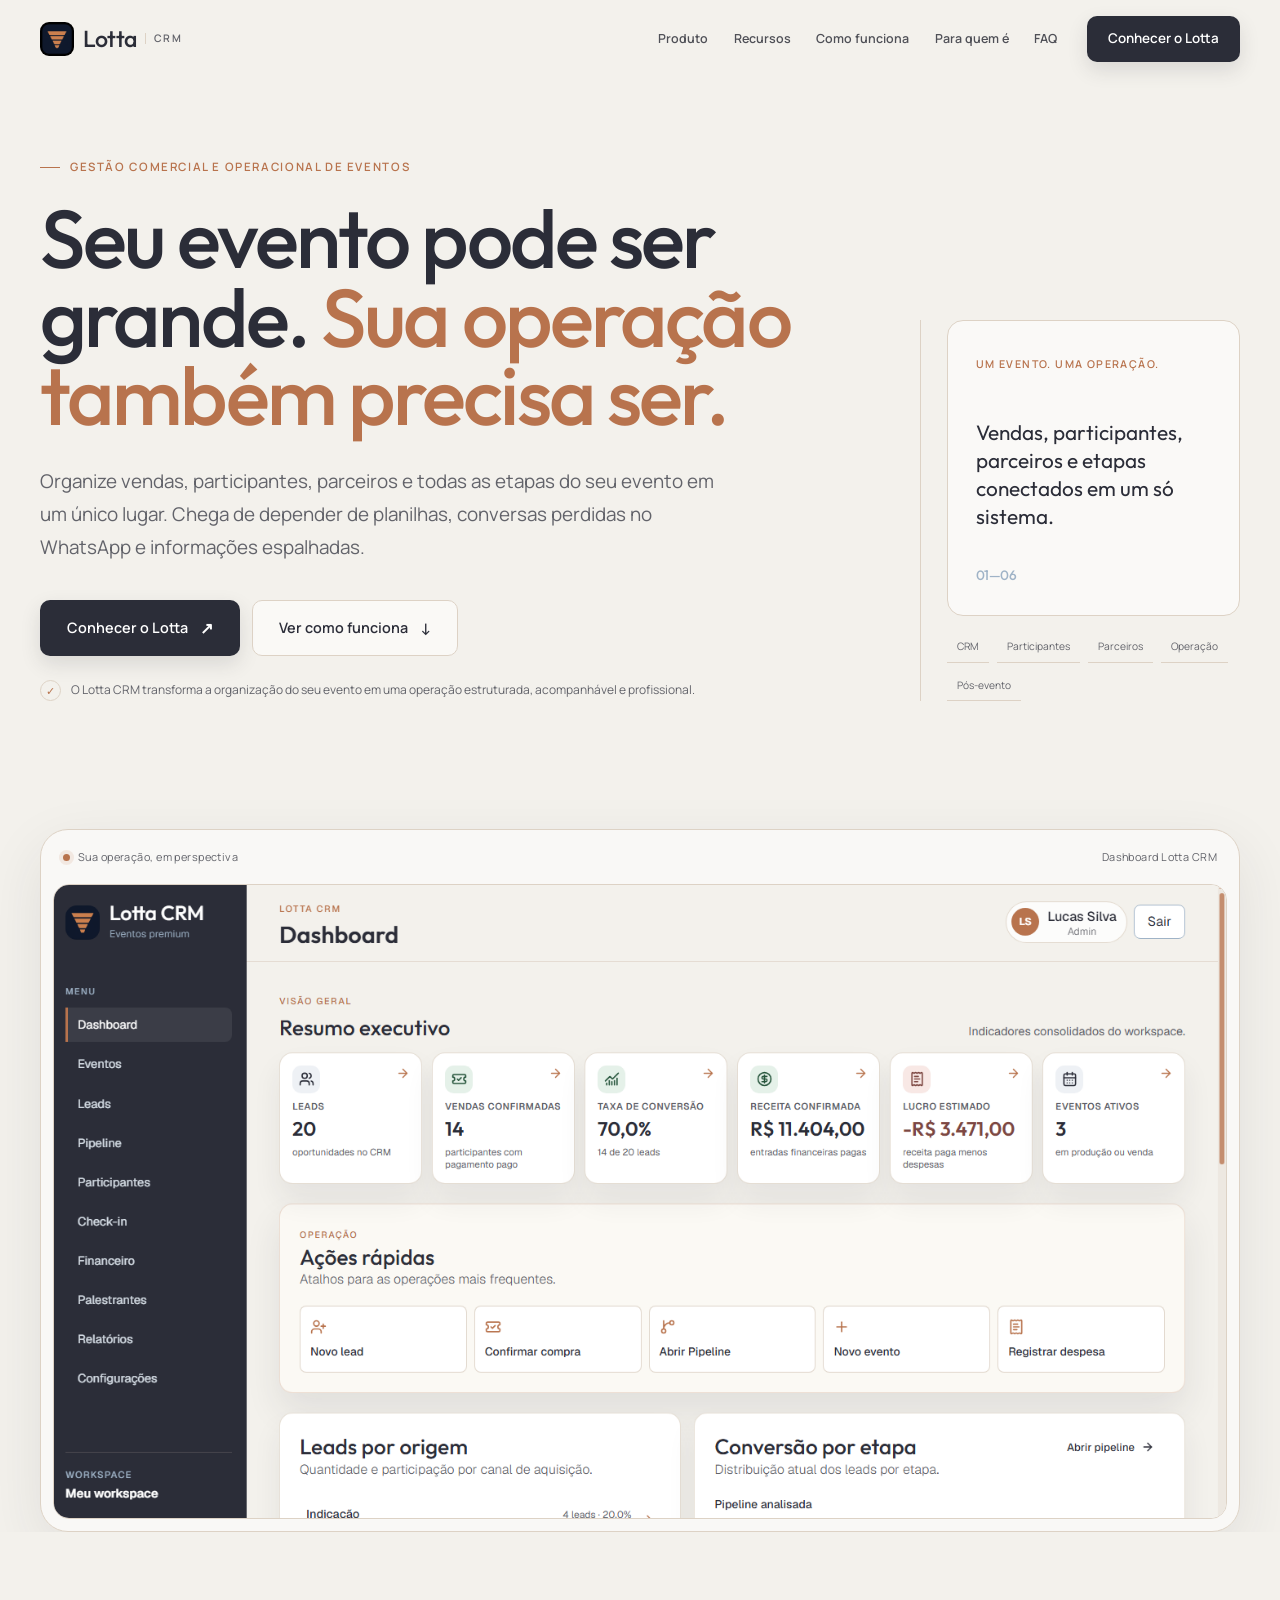
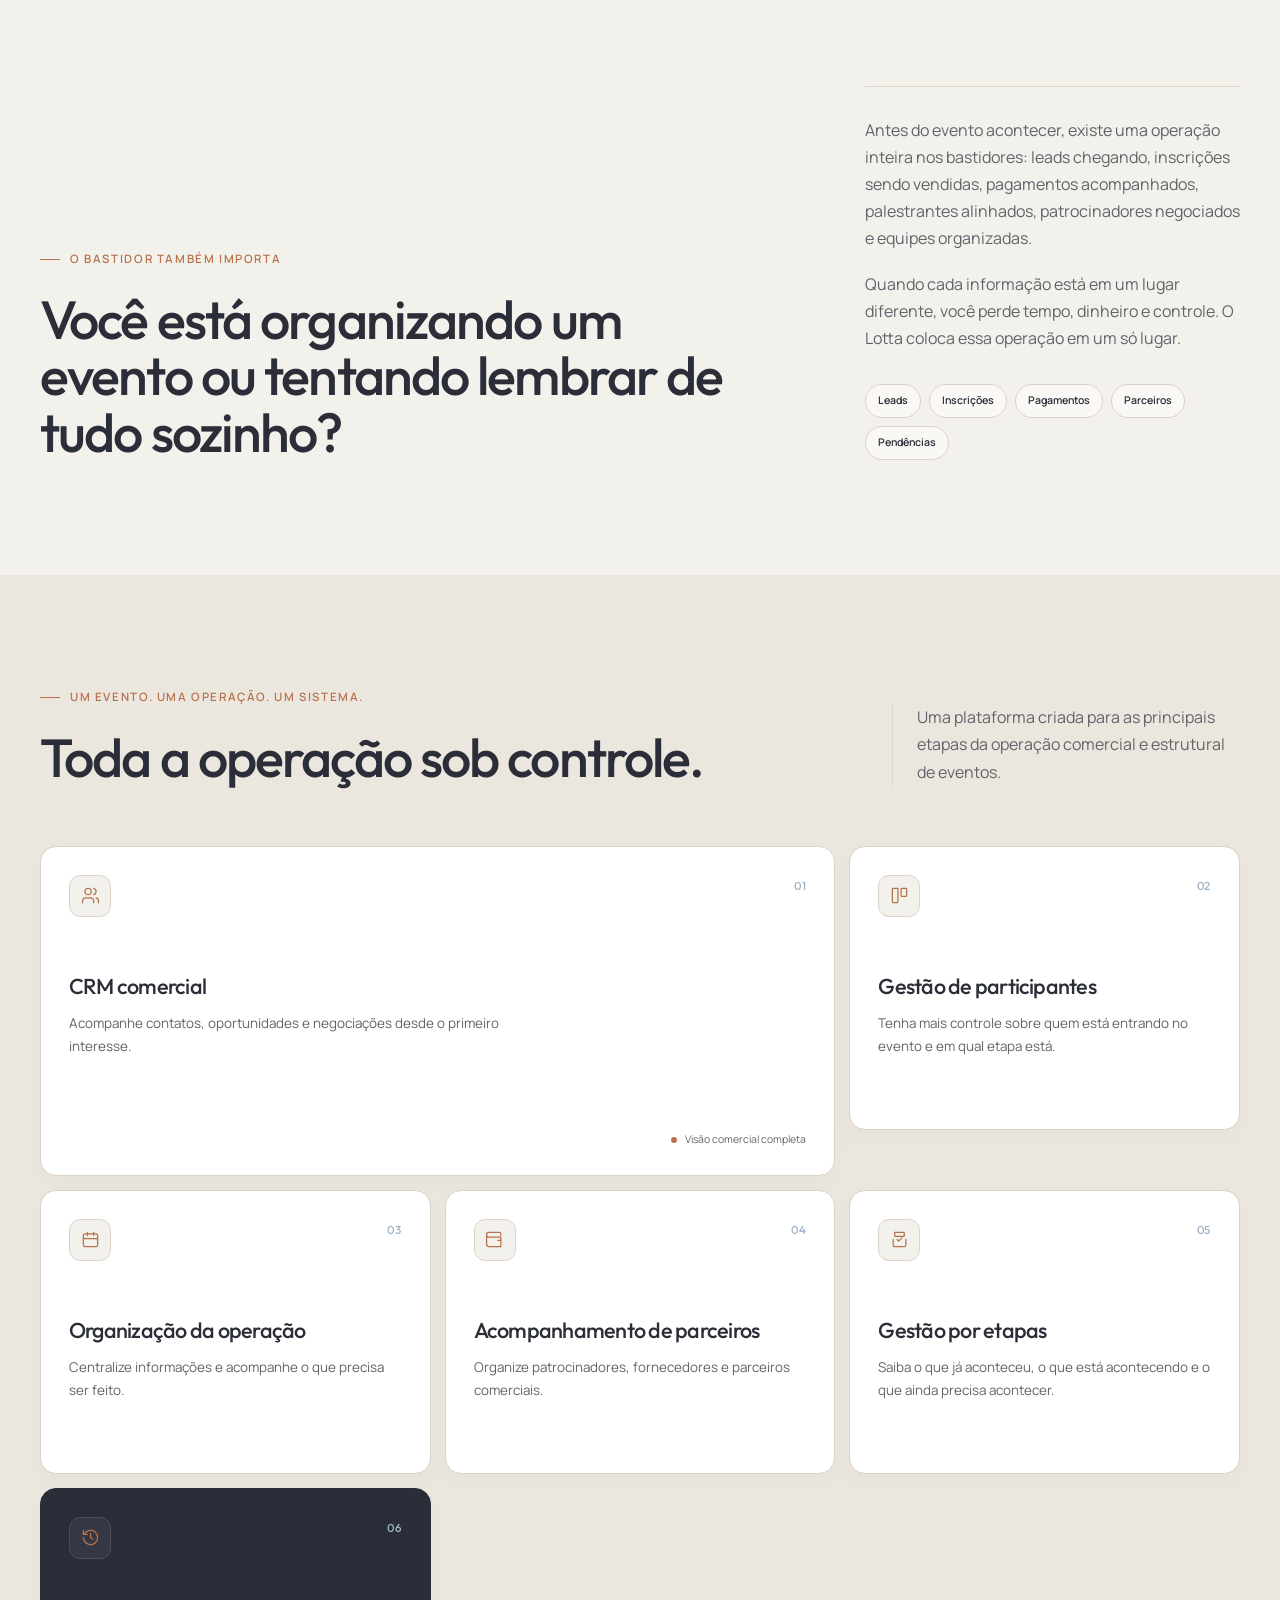
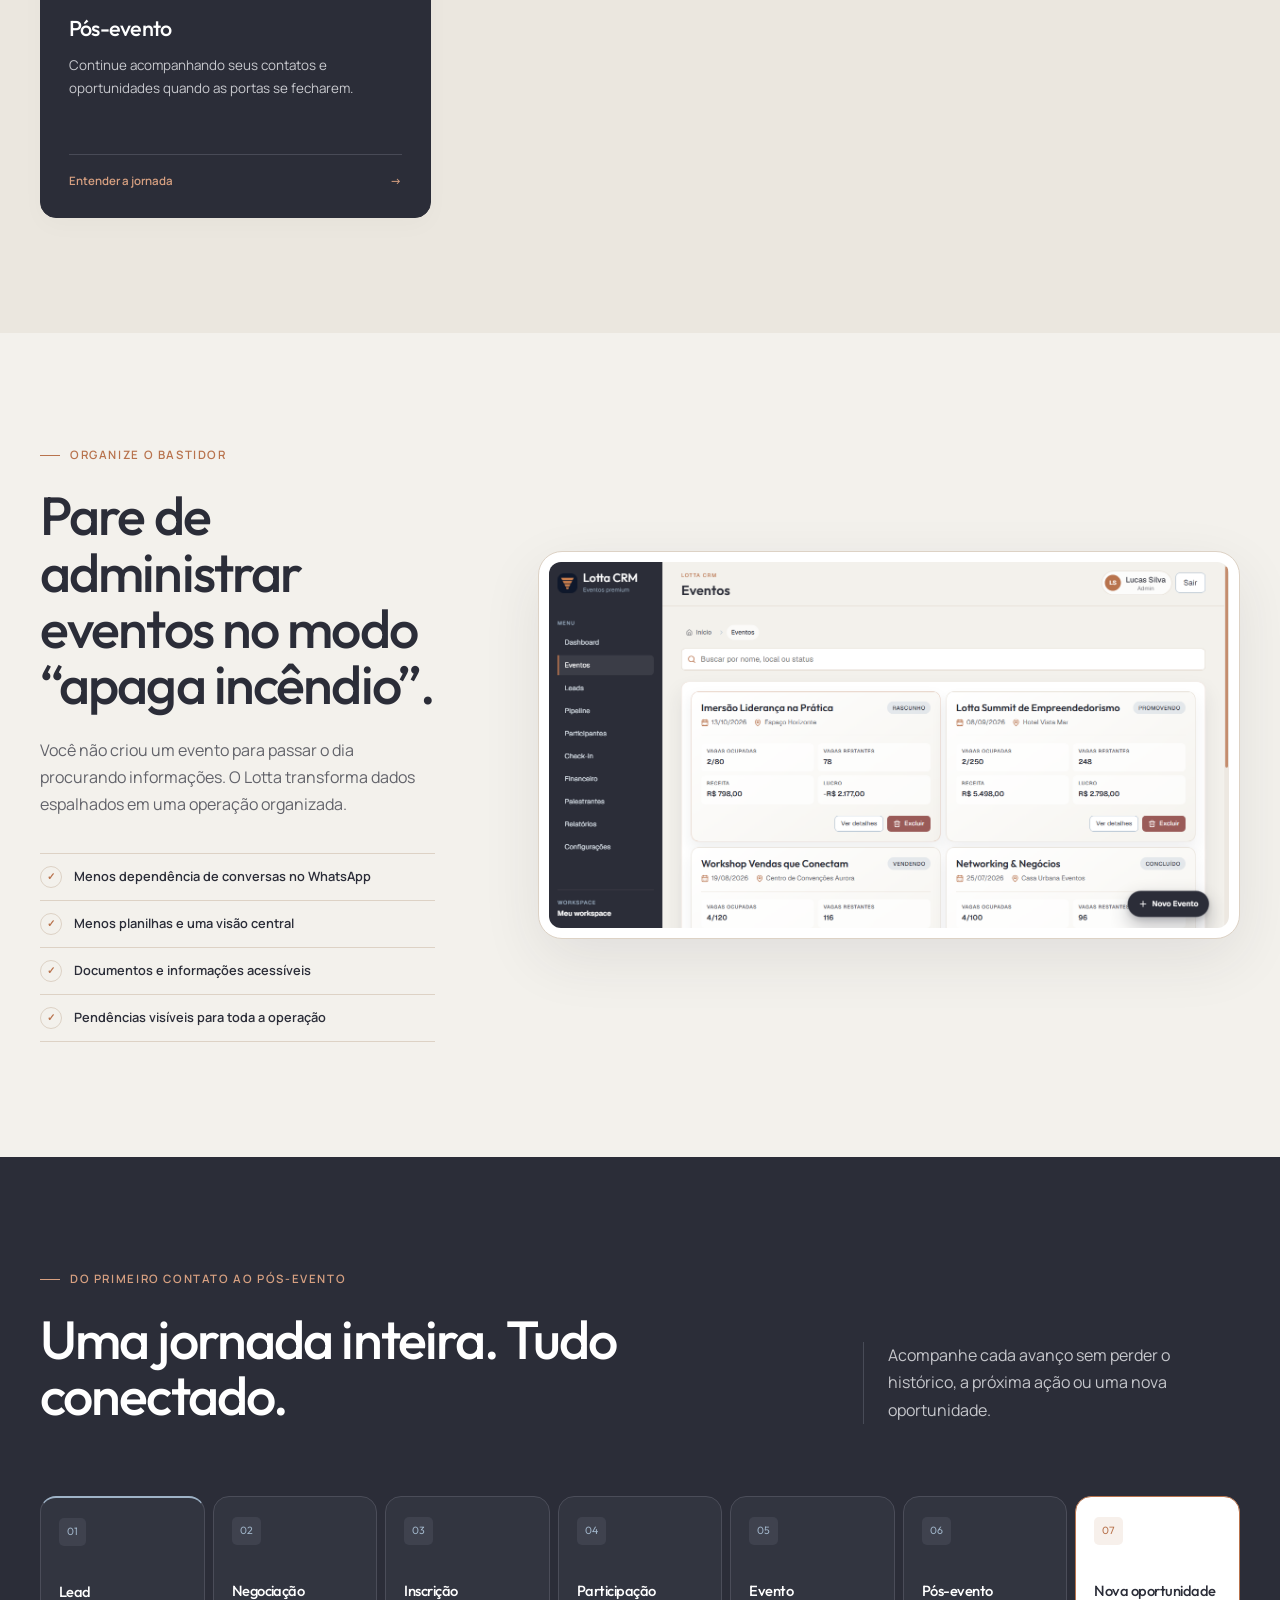
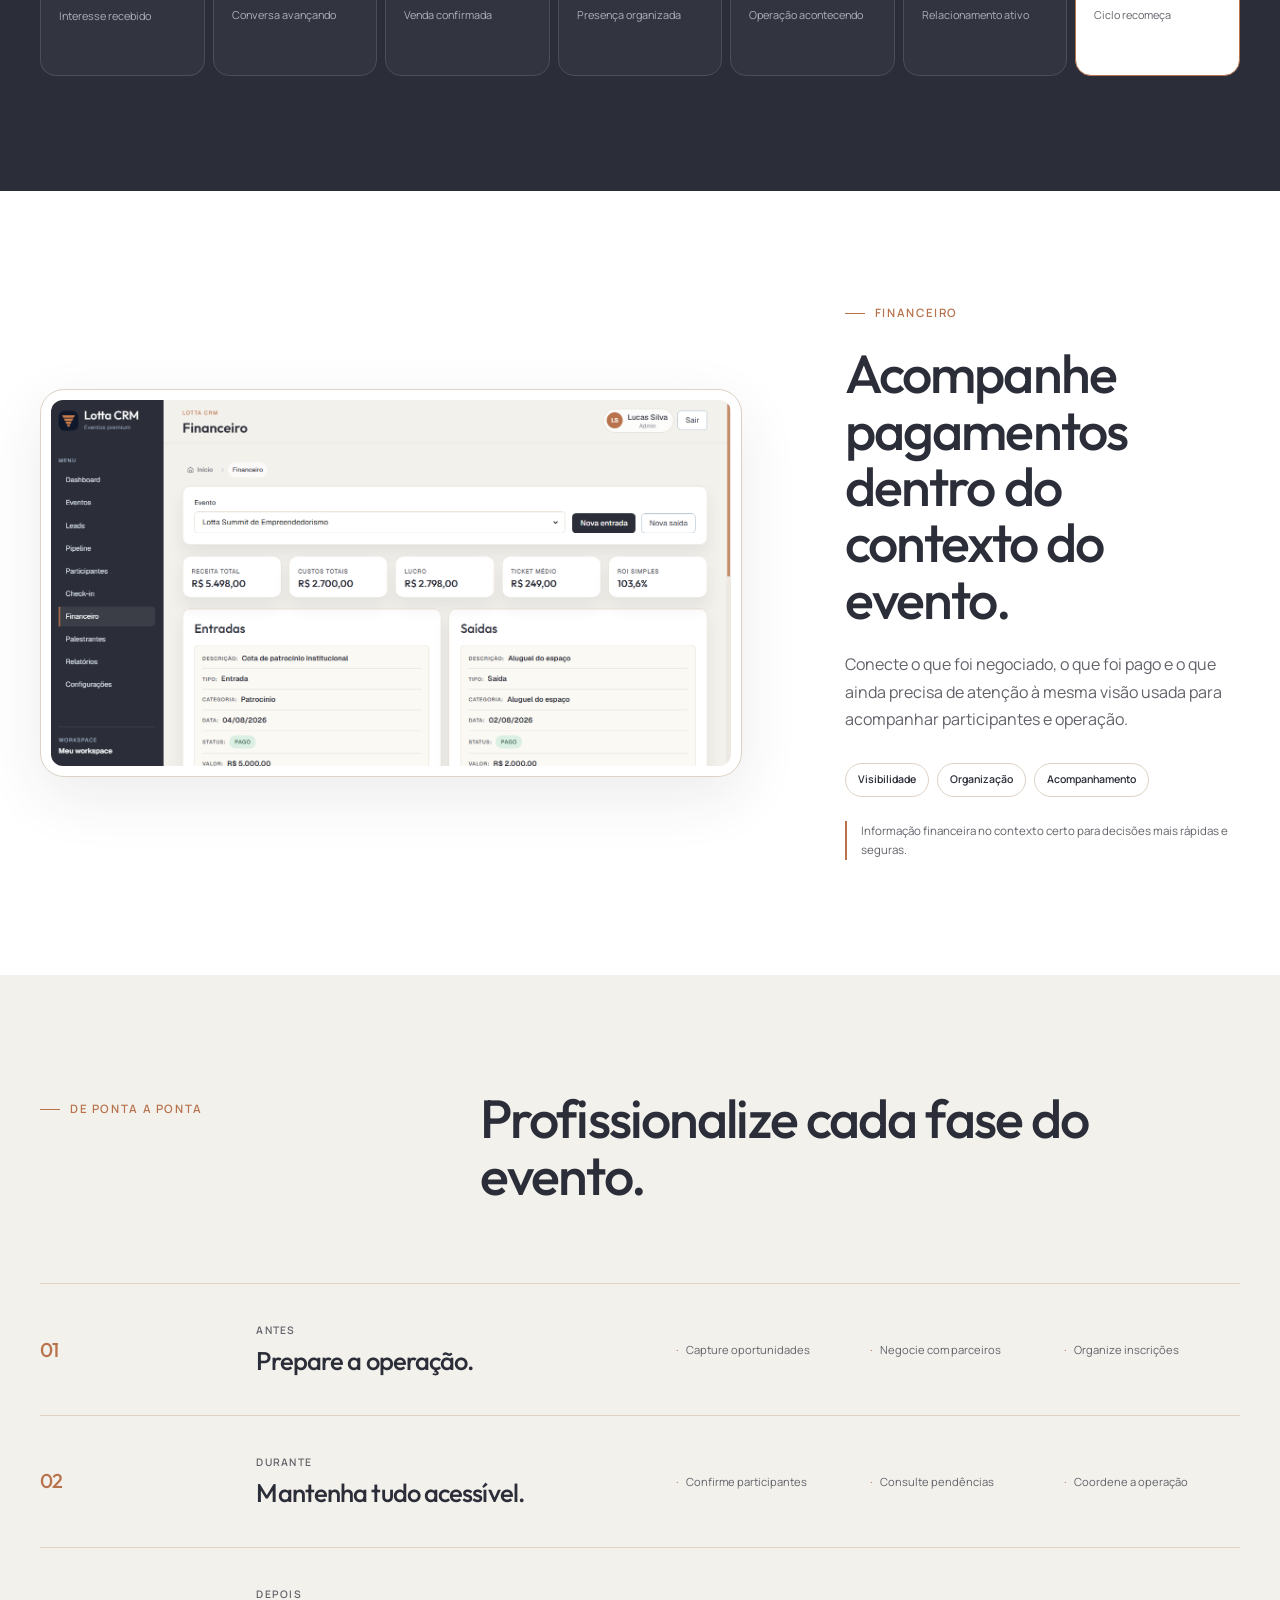
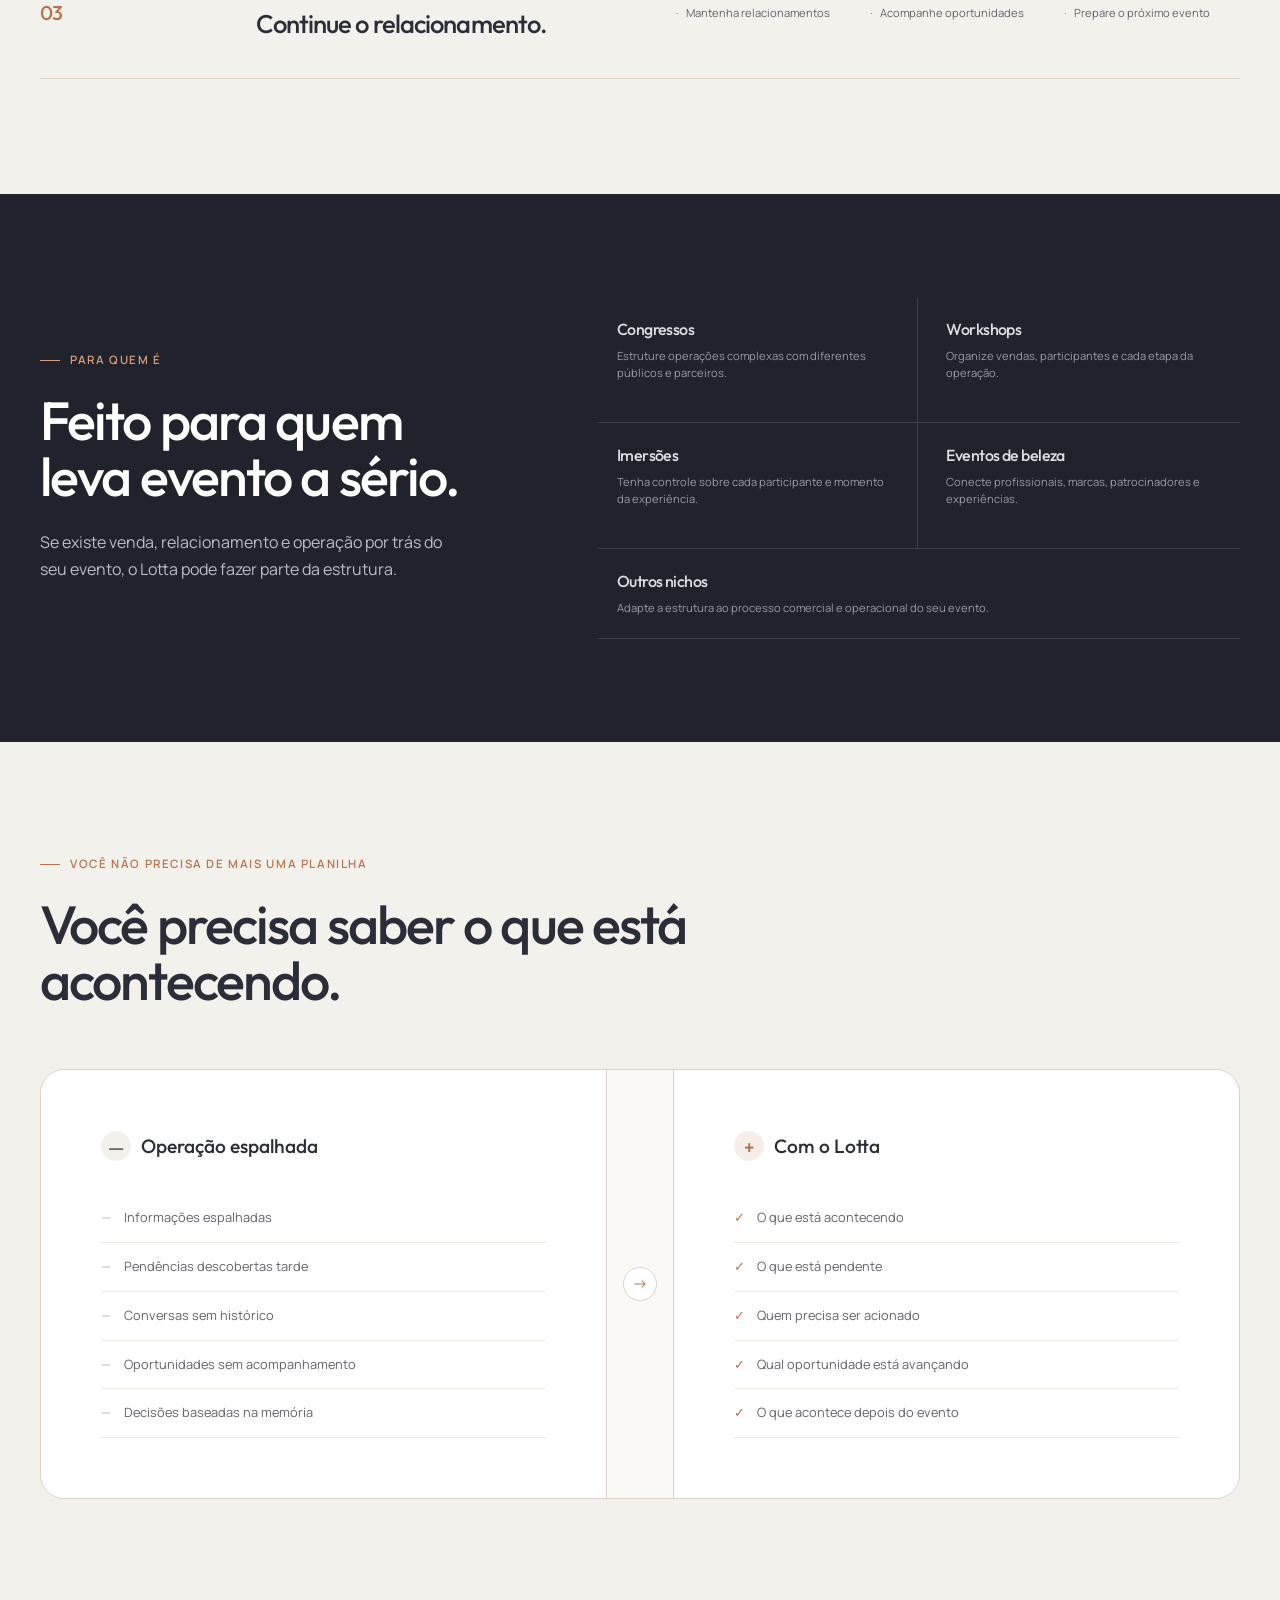
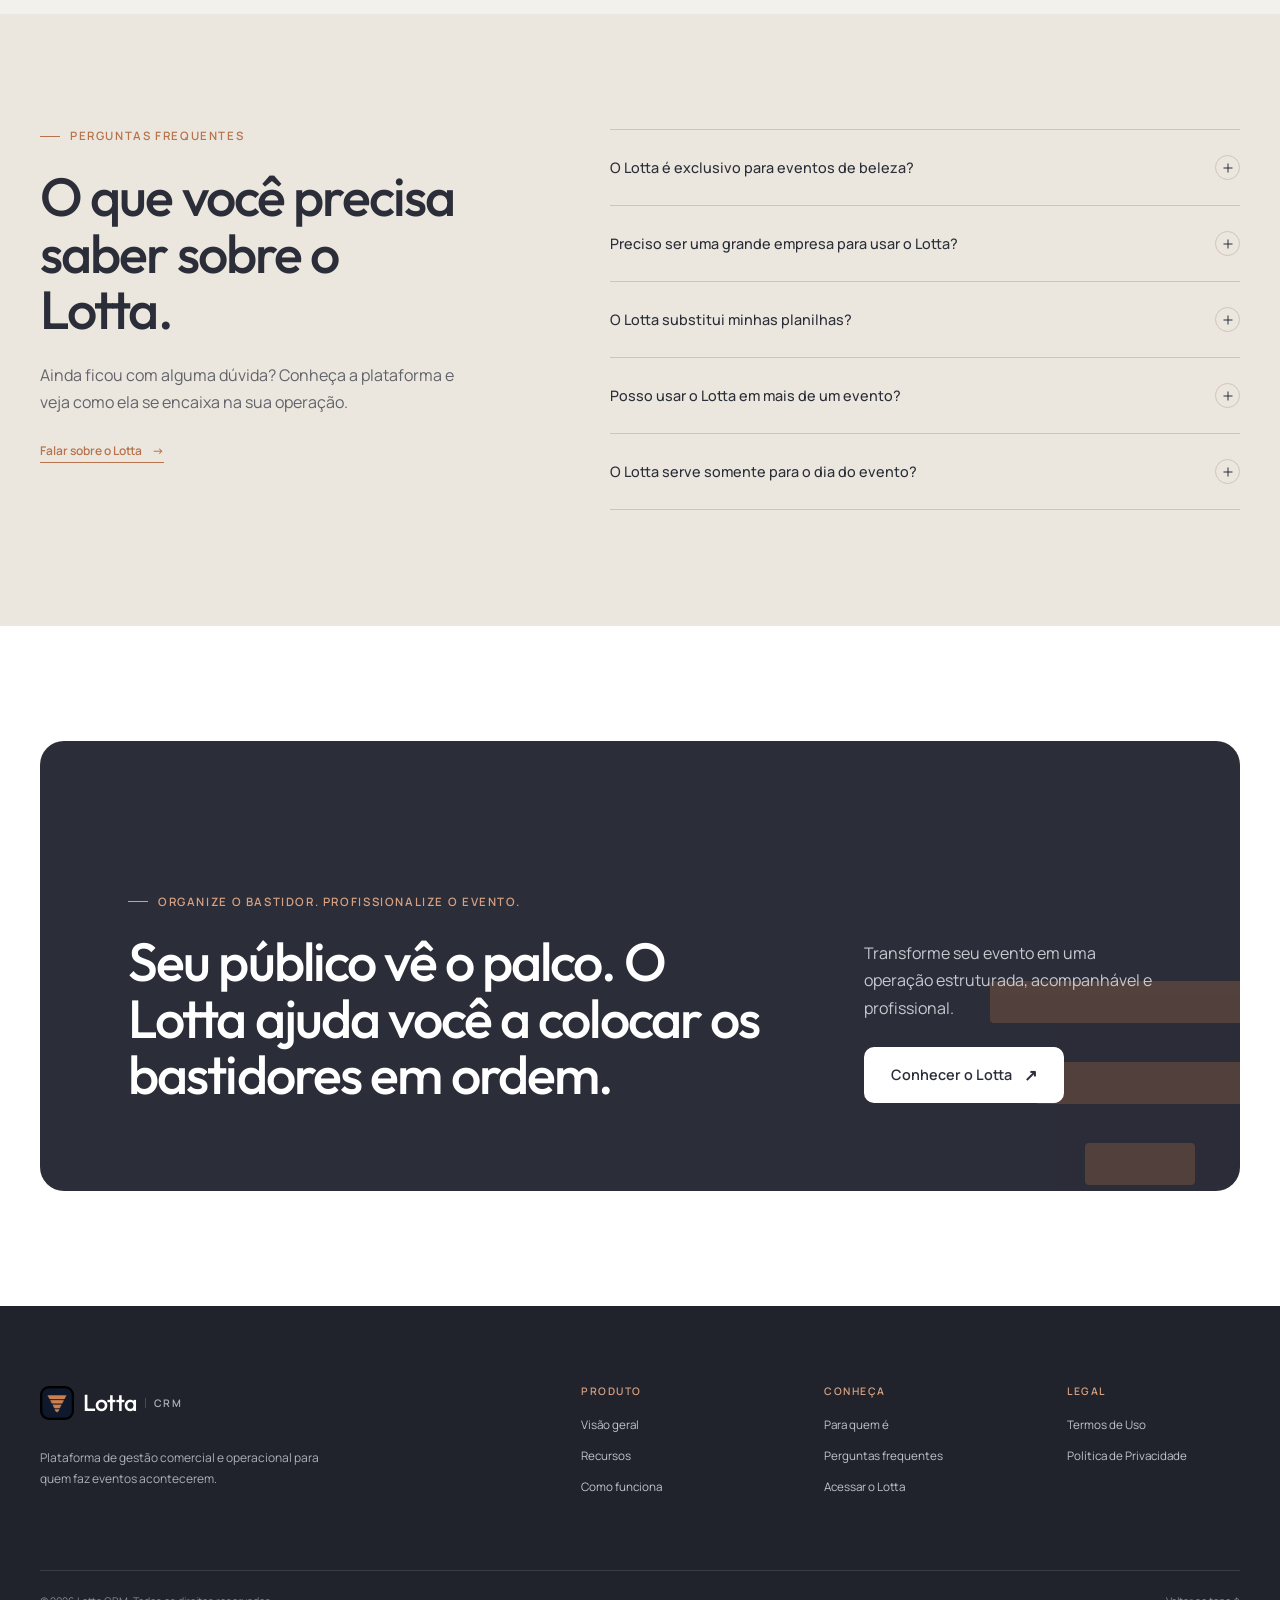
==== commit 06703f4c: "Atualização de copy email e termos de uso e politica de privacidade" ====
--- a/index.html
+++ b/index.html
@@ -3,21 +3,21 @@
   <head>
     <meta charset="UTF-8" />
     <meta name="viewport" content="width=device-width, initial-scale=1.0" />
-    <title>Lotta CRM | Gestão de eventos, leads e vendas</title>
+    <title>Lotta CRM | Plataforma de gestão comercial e operacional de eventos</title>
     <meta
       name="description"
-      content="Organize eventos, leads, vendas, participantes e financeiro em uma única plataforma. Conheça o Lotta CRM."
+      content="Organize vendas, participantes, parceiros e todas as etapas do seu evento em uma única plataforma de gestão comercial e operacional."
     />
     <meta name="theme-color" content="#2B2D38" />
     <meta property="og:type" content="website" />
-    <meta property="og:title" content="Lotta CRM | Gestão de eventos, leads e vendas" />
+    <meta property="og:title" content="Lotta CRM | Gestão comercial e operacional de eventos" />
     <meta
       property="og:description"
-      content="Organize eventos, leads, vendas, participantes e financeiro em uma única plataforma."
+      content="Seu evento pode ser grande. Sua operação também precisa ser. Conheça o Lotta."
     />
-    <meta property="og:image" content="icons/favicon-e-iconPrincipal.png" />
-    <!-- Substitua pela URL final antes da publicação. -->
-    <link rel="canonical" href="https://seudominio.com.br/" />
+    <meta property="og:url" content="https://lottacrm.com.br/" />
+    <meta property="og:image" content="https://lottacrm.com.br/icons/favicon-e-iconPrincipal.png" />
+    <link rel="canonical" href="https://lottacrm.com.br/" />
     <link rel="icon" type="image/png" sizes="32x32" href="icons/favicon-32x32.png" />
     <link rel="icon" type="image/png" sizes="16x16" href="icons/favicon-16x16.png" />
     <link rel="apple-touch-icon" href="icons/apple-touch-icon.png" />
@@ -57,7 +57,7 @@
           <a href="#como-funciona">Como funciona</a>
           <a href="#para-quem">Para quem é</a>
           <a href="#faq">FAQ</a>
-          <a class="btn btn-primary nav-cta" href="#contato" data-primary-cta>Conhecer o Lotta</a>
+          <a class="btn btn-primary nav-cta" href="https://app.lottacrm.com.br/" data-primary-cta>Conhecer o Lotta</a>
         </nav>
       </div>
     </header>
@@ -66,30 +66,30 @@
       <section class="hero section" aria-labelledby="hero-title">
         <div class="container hero-grid">
           <div class="hero-copy reveal">
-            <p class="eyebrow"><span></span>CRM feito para eventos</p>
-            <h1 id="hero-title">Organize seus eventos do primeiro lead ao <em>pós-evento.</em></h1>
+            <p class="eyebrow"><span></span>Gestão comercial e operacional de eventos</p>
+            <h1 id="hero-title">Seu evento pode ser grande. <em>Sua operação também precisa ser.</em></h1>
             <p class="hero-lead">
-              Centralize leads, negociações, vendas, participantes e financeiro em uma única operação.
-              Menos planilhas, menos informações perdidas e mais controle sobre cada evento.
+              Organize vendas, participantes, parceiros e todas as etapas do seu evento em um único lugar. Chega de
+              depender de planilhas, conversas perdidas no WhatsApp e informações espalhadas.
             </p>
             <div class="hero-actions">
-              <a class="btn btn-primary btn-lg" href="#contato" data-primary-cta>Conhecer o Lotta <span aria-hidden="true">↗</span></a>
+              <a class="btn btn-primary btn-lg" href="https://app.lottacrm.com.br/" data-primary-cta>Conhecer o Lotta <span aria-hidden="true">↗</span></a>
               <a class="btn btn-secondary btn-lg" href="#como-funciona">Ver como funciona <span aria-hidden="true">↓</span></a>
             </div>
             <p class="trust-line">
               <span class="trust-mark" aria-hidden="true">✓</span>
-              Gestão comercial e operacional em um só lugar.
+              O Lotta CRM transforma a organização do seu evento em uma operação estruturada, acompanhável e profissional.
             </p>
           </div>
 
           <div class="hero-aside reveal" aria-label="O Lotta reúne toda a operação do evento">
             <div class="orbit-card orbit-card-main">
-              <span class="card-kicker">Uma visão completa</span>
-              <p>Da primeira conversa ao relacionamento depois do evento.</p>
+              <span class="card-kicker">Um evento. Uma operação.</span>
+              <p>Vendas, participantes, parceiros e etapas conectados em um só sistema.</p>
               <div class="orbit-index">01—06</div>
             </div>
             <div class="orbit-list" aria-hidden="true">
-              <span>Eventos</span><span>Leads</span><span>Vendas</span><span>Participantes</span><span>Financeiro</span>
+              <span>CRM</span><span>Participantes</span><span>Parceiros</span><span>Operação</span><span>Pós-evento</span>
             </div>
           </div>
         </div>
@@ -120,20 +120,20 @@
       <section class="context section" id="produto" aria-labelledby="context-title">
         <div class="container context-grid">
           <div class="section-heading reveal">
-            <p class="eyebrow"><span></span>Uma operação conectada</p>
-            <h2 id="context-title">Organizar um evento não deveria significar organizar cinco ferramentas diferentes.</h2>
+            <p class="eyebrow"><span></span>O bastidor também importa</p>
+            <h2 id="context-title">Você está organizando um evento ou tentando lembrar de tudo sozinho?</h2>
           </div>
           <div class="context-copy reveal">
             <p>
-              Quando cada informação fica em um lugar, a equipe perde tempo procurando contexto — e oportunidades
-              importantes ficam mais difíceis de acompanhar.
+              Antes do evento acontecer, existe uma operação inteira nos bastidores: leads chegando, inscrições sendo
+              vendidas, pagamentos acompanhados, palestrantes alinhados, patrocinadores negociados e equipes organizadas.
             </p>
             <p>
-              O Lotta reúne o que acontece no comercial e na operação para que todos trabalhem com uma visão clara de
-              cada evento.
+              Quando cada informação está em um lugar diferente, você perde tempo, dinheiro e controle. O Lotta coloca
+              essa operação em um só lugar.
             </p>
             <div class="scattered-tools" aria-label="Informações que o Lotta ajuda a centralizar">
-              <span>Planilhas</span><span>WhatsApp</span><span>Participantes</span><span>Financeiro</span><span>Anotações</span>
+              <span>Leads</span><span>Inscrições</span><span>Pagamentos</span><span>Parceiros</span><span>Pendências</span>
             </div>
           </div>
         </div>
@@ -143,10 +143,10 @@
         <div class="container">
           <div class="section-intro reveal">
             <div>
-              <p class="eyebrow"><span></span>O essencial, bem organizado</p>
-              <h2 id="benefits-title">Tudo o que precisa avançar, à vista.</h2>
-            </div>
-            <p>Um espaço de trabalho pensado para a dinâmica real de quem cria, vende e opera eventos.</p>
+              <p class="eyebrow"><span></span>Um evento. Uma operação. Um sistema.</p>
+              <h2 id="benefits-title">Toda a operação sob controle.</h2>
+            </div>
+            <p>Uma plataforma criada para as principais etapas da operação comercial e estrutural de eventos.</p>
           </div>
 
           <div class="benefit-grid">
@@ -155,9 +155,9 @@
                 <svg viewBox="0 0 24 24"><path d="M16 21v-2a4 4 0 0 0-4-4H6a4 4 0 0 0-4 4v2"/><circle cx="9" cy="7" r="4"/><path d="M22 21v-2a4 4 0 0 0-3-3.87M16 3.13a4 4 0 0 1 0 7.75"/></svg>
               </div>
               <span class="feature-number">01</span>
-              <h3>Leads organizados</h3>
-              <p>Acompanhe cada oportunidade desde o primeiro contato, com contexto para a próxima conversa.</p>
-              <div class="feature-note"><span></span>Relacionamento contínuo</div>
+              <h3>CRM comercial</h3>
+              <p>Acompanhe contatos, oportunidades e negociações desde o primeiro interesse.</p>
+              <div class="feature-note"><span></span>Visão comercial completa</div>
             </article>
 
             <article class="feature-card reveal">
@@ -165,8 +165,8 @@
                 <svg viewBox="0 0 24 24"><rect x="3" y="3" width="7" height="18" rx="1"/><rect x="14" y="3" width="7" height="10" rx="1"/></svg>
               </div>
               <span class="feature-number">02</span>
-              <h3>Pipeline comercial</h3>
-              <p>Visualize negociações e acompanhe o avanço de cada oportunidade.</p>
+              <h3>Gestão de participantes</h3>
+              <p>Tenha mais controle sobre quem está entrando no evento e em qual etapa está.</p>
             </article>
 
             <article class="feature-card reveal">
@@ -174,8 +174,8 @@
                 <svg viewBox="0 0 24 24"><rect x="3" y="5" width="18" height="16" rx="2"/><path d="M16 3v4M8 3v4M3 11h18"/></svg>
               </div>
               <span class="feature-number">03</span>
-              <h3>Eventos centralizados</h3>
-              <p>Gerencie informações, participantes e operação no mesmo lugar.</p>
+              <h3>Organização da operação</h3>
+              <p>Centralize informações e acompanhe o que precisa ser feito.</p>
             </article>
 
             <article class="feature-card reveal">
@@ -183,8 +183,8 @@
                 <svg viewBox="0 0 24 24"><path d="M20 7V5a2 2 0 0 0-2-2H5a3 3 0 0 0 0 6h15v12H5a3 3 0 0 1-3-3V6"/><path d="M16 13h4"/></svg>
               </div>
               <span class="feature-number">04</span>
-              <h3>Controle financeiro</h3>
-              <p>Acompanhe informações financeiras conectadas à operação.</p>
+              <h3>Acompanhamento de parceiros</h3>
+              <p>Organize patrocinadores, fornecedores e parceiros comerciais.</p>
             </article>
 
             <article class="feature-card reveal">
@@ -192,8 +192,8 @@
                 <svg viewBox="0 0 24 24"><path d="M20 12v7a2 2 0 0 1-2 2H6a2 2 0 0 1-2-2v-7"/><path d="m9 12 2 2 4-4M6 3h12v5H6z"/></svg>
               </div>
               <span class="feature-number">05</span>
-              <h3>Participantes</h3>
-              <p>Saiba quem confirmou e mantenha a operação bem informada.</p>
+              <h3>Gestão por etapas</h3>
+              <p>Saiba o que já aconteceu, o que está acontecendo e o que ainda precisa acontecer.</p>
             </article>
 
             <article class="feature-card feature-card-dark reveal">
@@ -201,8 +201,8 @@
                 <svg viewBox="0 0 24 24"><path d="M3 12a9 9 0 1 0 3-6.7L3 8"/><path d="M3 3v5h5M12 7v5l3 2"/></svg>
               </div>
               <span class="feature-number">06</span>
-              <h3>Histórico e relacionamento</h3>
-              <p>Preserve o contexto comercial de cada lead, negociação e evento.</p>
+              <h3>Pós-evento</h3>
+              <p>Continue acompanhando seus contatos e oportunidades quando as portas se fecharem.</p>
               <a href="#como-funciona">Entender a jornada <span aria-hidden="true">→</span></a>
             </article>
           </div>
@@ -212,17 +212,17 @@
       <section class="product-detail section" aria-labelledby="events-title">
         <div class="container split-layout">
           <div class="split-copy reveal">
-            <p class="eyebrow"><span></span>Eventos</p>
-            <h2 id="events-title">Cada evento com sua operação no lugar certo.</h2>
+            <p class="eyebrow"><span></span>Organize o bastidor</p>
+            <h2 id="events-title">Pare de administrar eventos no modo “apaga incêndio”.</h2>
             <p>
-              Concentre informações relacionadas ao evento sem depender de ferramentas paralelas ou da memória de quem
-              estava em cada conversa.
+              Você não criou um evento para passar o dia procurando informações. O Lotta transforma dados espalhados em
+              uma operação organizada.
             </p>
             <ul class="check-list">
-              <li><span>✓</span>Acompanhe seus eventos</li>
-              <li><span>✓</span>Organize leads relacionados</li>
-              <li><span>✓</span>Centralize participantes</li>
-              <li><span>✓</span>Mantenha o histórico da operação</li>
+              <li><span>✓</span>Menos dependência de conversas no WhatsApp</li>
+              <li><span>✓</span>Menos planilhas e uma visão central</li>
+              <li><span>✓</span>Documentos e informações acessíveis</li>
+              <li><span>✓</span>Pendências visíveis para toda a operação</li>
             </ul>
           </div>
           <figure class="product-frame product-frame-detail has-image reveal" data-product-image>
@@ -248,20 +248,20 @@
         <div class="container">
           <div class="pipeline-header reveal">
             <div>
-              <p class="eyebrow eyebrow-light"><span></span>Fluxo comercial</p>
-              <h2 id="pipeline-title">Do interesse à confirmação, sem perder o contexto.</h2>
-            </div>
-            <p>O acompanhamento comercial segue conectado à operação do evento — do primeiro contato à compra confirmada.</p>
+              <p class="eyebrow eyebrow-light"><span></span>Do primeiro contato ao pós-evento</p>
+              <h2 id="pipeline-title">Uma jornada inteira. Tudo conectado.</h2>
+            </div>
+            <p>Acompanhe cada avanço sem perder o histórico, a próxima ação ou uma nova oportunidade.</p>
           </div>
 
           <div class="pipeline-flow reveal" aria-label="Etapas do fluxo comercial">
-            <article class="pipeline-step is-active"><span>01</span><h3>Novo lead</h3><p>Oportunidade recebida</p></article>
-            <div class="flow-arrow" aria-hidden="true">→</div>
-            <article class="pipeline-step"><span>02</span><h3>Em contato</h3><p>Conversa em andamento</p></article>
-            <div class="flow-arrow" aria-hidden="true">→</div>
-            <article class="pipeline-step"><span>03</span><h3>Negociação</h3><p>Próximos passos claros</p></article>
-            <div class="flow-arrow" aria-hidden="true">→</div>
-            <article class="pipeline-step is-done"><span>04</span><h3>Compra confirmada</h3><p>Participante conectado</p></article>
+            <article class="pipeline-step is-active"><span>01</span><h3>Lead</h3><p>Interesse recebido</p></article>
+            <article class="pipeline-step"><span>02</span><h3>Negociação</h3><p>Conversa avançando</p></article>
+            <article class="pipeline-step"><span>03</span><h3>Inscrição</h3><p>Venda confirmada</p></article>
+            <article class="pipeline-step"><span>04</span><h3>Participação</h3><p>Presença organizada</p></article>
+            <article class="pipeline-step"><span>05</span><h3>Evento</h3><p>Operação acontecendo</p></article>
+            <article class="pipeline-step"><span>06</span><h3>Pós-evento</h3><p>Relacionamento ativo</p></article>
+            <article class="pipeline-step is-done"><span>07</span><h3>Nova oportunidade</h3><p>Ciclo recomeça</p></article>
           </div>
         </div>
       </section>
@@ -286,15 +286,15 @@
           </figure>
           <div class="split-copy reveal">
             <p class="eyebrow"><span></span>Financeiro</p>
-            <h2 id="finance-title">Entenda o financeiro sem sair da operação.</h2>
+            <h2 id="finance-title">Acompanhe pagamentos dentro do contexto do evento.</h2>
             <p>
-              Tenha visibilidade sobre as informações financeiras ligadas ao evento e acompanhe a relação entre o que
-              foi negociado e o que acontece na operação.
+              Conecte o que foi negociado, o que foi pago e o que ainda precisa de atenção à mesma visão usada para
+              acompanhar participantes e operação.
             </p>
             <div class="inline-benefits">
               <span>Visibilidade</span><span>Organização</span><span>Acompanhamento</span>
             </div>
-            <p class="fine-note">Informação financeira no contexto certo — sem transformar sua rotina em contabilidade.</p>
+            <p class="fine-note">Informação financeira no contexto certo para decisões mais rápidas e seguras.</p>
           </div>
         </div>
       </section>
@@ -303,23 +303,23 @@
         <div class="container">
           <div class="journey-heading reveal">
             <p class="eyebrow"><span></span>De ponta a ponta</p>
-            <h2 id="journey-title">Seu evento organizado antes, durante e depois.</h2>
+            <h2 id="journey-title">Profissionalize cada fase do evento.</h2>
           </div>
           <div class="journey-grid">
             <article class="journey-step reveal">
               <div class="journey-number">01</div>
               <div><p class="journey-label">Antes</p><h3>Prepare a operação.</h3></div>
-              <ul><li>Organize eventos</li><li>Capture oportunidades</li><li>Acompanhe negociações</li></ul>
+              <ul><li>Capture oportunidades</li><li>Negocie com parceiros</li><li>Organize inscrições</li></ul>
             </article>
             <article class="journey-step reveal">
               <div class="journey-number">02</div>
               <div><p class="journey-label">Durante</p><h3>Mantenha tudo acessível.</h3></div>
-              <ul><li>Confirme participantes</li><li>Consulte informações</li><li>Acompanhe a operação</li></ul>
+              <ul><li>Confirme participantes</li><li>Consulte pendências</li><li>Coordene a operação</li></ul>
             </article>
             <article class="journey-step reveal">
               <div class="journey-number">03</div>
               <div><p class="journey-label">Depois</p><h3>Continue o relacionamento.</h3></div>
-              <ul><li>Consulte históricos</li><li>Acompanhe resultados</li><li>Mantenha o contexto</li></ul>
+              <ul><li>Mantenha relacionamentos</li><li>Acompanhe oportunidades</li><li>Prepare o próximo evento</li></ul>
             </article>
           </div>
         </div>
@@ -329,15 +329,17 @@
         <div class="container audience-grid">
           <div class="audience-copy reveal">
             <p class="eyebrow eyebrow-light"><span></span>Para quem é</p>
-            <h2 id="audience-title">Para quem faz eventos acontecerem.</h2>
+            <h2 id="audience-title">Feito para quem leva evento a sério.</h2>
             <p>
-              O Lotta foi pensado para profissionais e equipes que precisam transformar muitas conversas e detalhes em
-              uma operação bem coordenada.
-            </p>
-          </div>
-          <div class="audience-list reveal">
-            <span>Produtores de eventos</span><span>Empresas que realizam eventos</span><span>Equipes comerciais</span>
-            <span>Congressos e conferências</span><span>Workshops e treinamentos</span><span>Encontros empresariais</span>
+              Se existe venda, relacionamento e operação por trás do seu evento, o Lotta pode fazer parte da estrutura.
+            </p>
+          </div>
+          <div class="audience-list audience-cases reveal">
+            <article><h3>Congressos</h3><p>Estruture operações complexas com diferentes públicos e parceiros.</p></article>
+            <article><h3>Workshops</h3><p>Organize vendas, participantes e cada etapa da operação.</p></article>
+            <article><h3>Imersões</h3><p>Tenha controle sobre cada participante e momento da experiência.</p></article>
+            <article><h3>Eventos de beleza</h3><p>Conecte profissionais, marcas, patrocinadores e experiências.</p></article>
+            <article><h3>Outros nichos</h3><p>Adapte a estrutura ao processo comercial e operacional do seu evento.</p></article>
           </div>
         </div>
       </section>
@@ -345,23 +347,23 @@
       <section class="comparison section" aria-labelledby="comparison-title">
         <div class="container">
           <div class="comparison-heading reveal">
-            <p class="eyebrow"><span></span>Mais clareza</p>
-            <h2 id="comparison-title">Menos ferramentas desconectadas. Mais contexto.</h2>
+            <p class="eyebrow"><span></span>Você não precisa de mais uma planilha</p>
+            <h2 id="comparison-title">Você precisa saber o que está acontecendo.</h2>
           </div>
           <div class="comparison-grid reveal">
             <article class="compare-side compare-before">
               <p class="compare-label"><span>—</span> Operação espalhada</p>
               <ul>
-                <li>Leads em uma planilha</li><li>Participantes em outra</li><li>Conversas comerciais separadas</li>
-                <li>Financeiro fora do contexto</li><li>Informações perdidas entre pessoas</li>
+                <li>Informações espalhadas</li><li>Pendências descobertas tarde</li><li>Conversas sem histórico</li>
+                <li>Oportunidades sem acompanhamento</li><li>Decisões baseadas na memória</li>
               </ul>
             </article>
             <div class="comparison-divider"><span aria-hidden="true">→</span></div>
             <article class="compare-side compare-after">
               <p class="compare-label"><span>+</span> Com o Lotta</p>
               <ul>
-                <li>Informações centralizadas</li><li>Acompanhamento comercial</li><li>Eventos organizados</li>
-                <li>Participantes conectados</li><li>Uma visão clara da operação</li>
+                <li>O que está acontecendo</li><li>O que está pendente</li><li>Quem precisa ser acionado</li>
+                <li>Qual oportunidade está avançando</li><li>O que acontece depois do evento</li>
               </ul>
             </article>
           </div>
@@ -374,32 +376,28 @@
             <p class="eyebrow"><span></span>Perguntas frequentes</p>
             <h2 id="faq-title">O que você precisa saber sobre o Lotta.</h2>
             <p>Ainda ficou com alguma dúvida? Conheça a plataforma e veja como ela se encaixa na sua operação.</p>
-            <a class="text-link" href="#contato">Falar sobre o Lotta <span aria-hidden="true">→</span></a>
+            <a class="text-link" href="https://app.lottacrm.com.br/" data-primary-cta>Falar sobre o Lotta <span aria-hidden="true">→</span></a>
           </div>
           <div class="accordion reveal">
             <article class="faq-item">
-              <h3><button type="button" aria-expanded="false" aria-controls="faq-1"><span>O Lotta CRM foi criado para quem?</span><span class="faq-plus" aria-hidden="true"></span></button></h3>
-              <div class="faq-answer" id="faq-1" hidden><p>Para empresas e profissionais que trabalham com eventos e precisam organizar o relacionamento comercial junto à operação.</p></div>
+              <h3><button type="button" aria-expanded="false" aria-controls="faq-1"><span>O Lotta é exclusivo para eventos de beleza?</span><span class="faq-plus" aria-hidden="true"></span></button></h3>
+              <div class="faq-answer" id="faq-1" hidden><p>Não. O Lotta nasceu com uma forte aplicação no mercado de beleza, mas sua estrutura pode ser utilizada por diferentes tipos de eventos e nichos.</p></div>
             </article>
             <article class="faq-item">
-              <h3><button type="button" aria-expanded="false" aria-controls="faq-2"><span>Preciso instalar alguma coisa?</span><span class="faq-plus" aria-hidden="true"></span></button></h3>
-              <div class="faq-answer" id="faq-2" hidden><p>Não. O Lotta é uma plataforma acessada online pelo navegador, sem instalação no computador.</p></div>
+              <h3><button type="button" aria-expanded="false" aria-controls="faq-2"><span>Preciso ser uma grande empresa para usar o Lotta?</span><span class="faq-plus" aria-hidden="true"></span></button></h3>
+              <div class="faq-answer" id="faq-2" hidden><p>Não. A plataforma foi pensada para ajudar desde organizadores que estão estruturando sua operação até empresas que já realizam eventos recorrentes.</p></div>
             </article>
             <article class="faq-item">
               <h3><button type="button" aria-expanded="false" aria-controls="faq-3"><span>O Lotta substitui minhas planilhas?</span><span class="faq-plus" aria-hidden="true"></span></button></h3>
-              <div class="faq-answer" id="faq-3" hidden><p>O objetivo é centralizar informações que normalmente acabam espalhadas entre planilhas, anotações e ferramentas diferentes.</p></div>
+              <div class="faq-answer" id="faq-3" hidden><p>A proposta é reduzir a dependência de informações espalhadas em planilhas e outros canais, centralizando a operação em um único sistema.</p></div>
             </article>
             <article class="faq-item">
-              <h3><button type="button" aria-expanded="false" aria-controls="faq-4"><span>Posso gerenciar vários eventos?</span><span class="faq-plus" aria-hidden="true"></span></button></h3>
-              <div class="faq-answer" id="faq-4" hidden><p>Sim. Você pode organizar diferentes eventos dentro da plataforma e manter as informações de cada operação no lugar certo.</p></div>
+              <h3><button type="button" aria-expanded="false" aria-controls="faq-4"><span>Posso usar o Lotta em mais de um evento?</span><span class="faq-plus" aria-hidden="true"></span></button></h3>
+              <div class="faq-answer" id="faq-4" hidden><p>A estrutura permite organizar sua operação de acordo com seus eventos e processos. Consulte as condições do plano escolhido.</p></div>
             </article>
             <article class="faq-item">
-              <h3><button type="button" aria-expanded="false" aria-controls="faq-5"><span>O Lotta também organiza participantes?</span><span class="faq-plus" aria-hidden="true"></span></button></h3>
-              <div class="faq-answer" id="faq-5" hidden><p>Sim. Os participantes ficam conectados aos eventos, facilitando confirmações e o acompanhamento da operação.</p></div>
-            </article>
-            <article class="faq-item">
-              <h3><button type="button" aria-expanded="false" aria-controls="faq-6"><span>O Lotta é apenas um CRM comercial?</span><span class="faq-plus" aria-hidden="true"></span></button></h3>
-              <div class="faq-answer" id="faq-6" hidden><p>Não. Seu diferencial é conectar o relacionamento comercial à organização e à operação dos eventos.</p></div>
+              <h3><button type="button" aria-expanded="false" aria-controls="faq-5"><span>O Lotta serve somente para o dia do evento?</span><span class="faq-plus" aria-hidden="true"></span></button></h3>
+              <div class="faq-answer" id="faq-5" hidden><p>Não. O Lotta acompanha toda a jornada: antes, durante e depois do evento, conectando o CRM comercial à operação.</p></div>
             </article>
           </div>
         </div>
@@ -409,13 +407,12 @@
         <div class="container cta-panel reveal">
           <div class="cta-decoration" aria-hidden="true"><span></span><span></span><span></span></div>
           <div>
-            <p class="eyebrow eyebrow-light"><span></span>Uma operação mais clara começa aqui</p>
-            <h2 id="cta-title">Centralize sua operação de eventos no Lotta.</h2>
+            <p class="eyebrow eyebrow-light"><span></span>Organize o bastidor. Profissionalize o evento.</p>
+            <h2 id="cta-title">Seu público vê o palco. O Lotta ajuda você a colocar os bastidores em ordem.</h2>
           </div>
           <div class="cta-action">
-            <p>Menos planilhas. Mais controle sobre cada oportunidade.</p>
-            <!-- Atualize o href quando o destino comercial estiver definido. -->
-            <a class="btn btn-light btn-lg" href="#contato" data-primary-cta>Conhecer o Lotta <span aria-hidden="true">↗</span></a>
+            <p>Transforme seu evento em uma operação estruturada, acompanhável e profissional.</p>
+            <a class="btn btn-light btn-lg" href="https://app.lottacrm.com.br/" data-primary-cta>Conhecer o Lotta <span aria-hidden="true">↗</span></a>
           </div>
         </div>
       </section>
@@ -428,11 +425,11 @@
             <img src="icons/apple-touch-icon.png" alt="" width="40" height="40" />
             <span class="brand-name">Lotta</span><span class="brand-product">CRM</span>
           </a>
-          <p>Gestão comercial e operacional para quem faz eventos acontecerem.</p>
+          <p>Plataforma de gestão comercial e operacional para quem faz eventos acontecerem.</p>
         </div>
         <div class="footer-column"><h2>Produto</h2><a href="#produto">Visão geral</a><a href="#recursos">Recursos</a><a href="#como-funciona">Como funciona</a></div>
-        <div class="footer-column"><h2>Conheça</h2><a href="#para-quem">Para quem é</a><a href="#faq">Perguntas frequentes</a><a href="#contato">Contato</a></div>
-        <div class="footer-column"><h2>Legal</h2><a href="#" aria-label="Termos de Uso — página em preparação">Termos de Uso</a><a href="#" aria-label="Política de Privacidade — página em preparação">Política de Privacidade</a></div>
+        <div class="footer-column"><h2>Conheça</h2><a href="#para-quem">Para quem é</a><a href="#faq">Perguntas frequentes</a><a href="https://app.lottacrm.com.br/">Acessar o Lotta</a></div>
+        <div class="footer-column"><h2>Legal</h2><a href="termos-de-uso.html">Termos de Uso</a><a href="politica-de-privacidade.html">Política de Privacidade</a></div>
       </div>
       <div class="container footer-bottom"><p>© 2026 Lotta CRM. Todos os direitos reservados.</p><a href="#inicio">Voltar ao topo <span aria-hidden="true">↑</span></a></div>
     </footer>
--- a/css/style.css
+++ b/css/style.css
@@ -375,12 +375,13 @@
 /* Hero */
 .hero {
   position: relative;
-  padding-top: clamp(160px, 16vw, 220px);
+  padding-top: clamp(40px, 13vw, 160px);
   padding-bottom: 0;
   overflow: hidden;
 }
 
 .hero::before {
+  display: none;
   position: absolute;
   top: 0;
   left: 56%;
@@ -419,8 +420,9 @@
 
 .trust-line {
   display: flex;
-  align-items: center;
+  align-items: flex-start;
   gap: 10px;
+  max-width: 720px;
   margin-top: 24px;
   color: var(--color-muted);
   font-size: 0.75rem;
@@ -428,6 +430,7 @@
 
 .trust-mark {
   display: grid;
+  flex: 0 0 21px;
   width: 21px;
   height: 21px;
   border: 1px solid var(--color-linen);
@@ -876,15 +879,15 @@
 
 .pipeline-flow {
   display: grid;
-  grid-template-columns: 1fr auto 1fr auto 1fr auto 1fr;
-  gap: 12px;
-  align-items: center;
+  grid-template-columns: repeat(7, minmax(0, 1fr));
+  gap: 8px;
+  align-items: stretch;
   margin-top: 72px;
 }
 
 .pipeline-step {
-  min-height: 192px;
-  padding: 23px;
+  min-height: 180px;
+  padding: 18px;
   border: 1px solid #4b4d59;
   border-radius: var(--radius-md);
   background: #323540;
@@ -901,8 +904,9 @@
 }
 
 .pipeline-step h3 {
-  margin-top: 47px;
-  font-size: 1.05rem;
+  margin-top: 38px;
+  font-size: 0.92rem;
+  line-height: 1.15;
 }
 
 .pipeline-step p {
@@ -1039,6 +1043,38 @@
 
 .audience-list span:nth-child(even) {
   padding-left: 26px;
+}
+
+.audience-cases article {
+  min-height: 126px;
+  padding: 22px 20px;
+  border-bottom: 1px solid #3c3e49;
+}
+
+.audience-cases article:nth-child(odd) {
+  border-right: 1px solid #3c3e49;
+}
+
+.audience-cases article:nth-child(even) {
+  padding-left: 28px;
+}
+
+.audience-cases article:last-child {
+  grid-column: 1 / -1;
+  min-height: auto;
+  border-right: 0;
+}
+
+.audience-cases h3 {
+  color: #dedfe2;
+  font-size: 1rem;
+}
+
+.audience-cases p {
+  margin-top: 8px;
+  color: #999ba5;
+  font-size: 0.7rem;
+  line-height: 1.55;
 }
 
 /* Comparison */
@@ -1365,6 +1401,167 @@
   color: var(--color-white);
 }
 
+/* Legal pages */
+.legal-page {
+  background: var(--color-ivory);
+}
+
+.legal-header {
+  height: 76px;
+  border-bottom-color: rgba(221, 210, 197, 0.82);
+  background: rgba(243, 241, 236, 0.96);
+  box-shadow: 0 10px 30px rgba(43, 45, 56, 0.04);
+  backdrop-filter: blur(14px);
+}
+
+.legal-nav {
+  display: flex;
+  align-items: center;
+  gap: 24px;
+}
+
+.legal-nav > a:not(.btn) {
+  color: var(--color-muted);
+  font-size: 0.76rem;
+  font-weight: 600;
+}
+
+.legal-nav > a:not(.btn):hover {
+  color: var(--color-copper);
+}
+
+.legal-main {
+  padding: 148px 0 120px;
+}
+
+.legal-layout {
+  display: grid;
+  grid-template-columns: minmax(260px, 0.55fr) minmax(0, 1.25fr);
+  gap: clamp(64px, 10vw, 150px);
+  align-items: start;
+}
+
+.legal-summary {
+  position: sticky;
+  top: 116px;
+}
+
+.legal-summary h1 {
+  max-width: 480px;
+  font-size: clamp(3rem, 5.5vw, 5.4rem);
+}
+
+.legal-summary > p:not(.eyebrow) {
+  margin-top: 24px;
+  color: var(--color-muted);
+  font-size: 0.76rem;
+}
+
+.legal-summary > a {
+  display: inline-flex;
+  align-items: center;
+  gap: 8px;
+  margin-top: 28px;
+  border-bottom: 1px solid var(--color-copper);
+  color: var(--color-copper);
+  font-size: 0.74rem;
+  font-weight: 600;
+}
+
+.legal-content {
+  padding: clamp(32px, 5vw, 64px);
+  border: 1px solid var(--color-linen);
+  border-radius: var(--radius-lg);
+  background: var(--color-white);
+  box-shadow: var(--shadow-soft);
+}
+
+.legal-lead {
+  padding-bottom: 38px;
+  border-bottom: 1px solid var(--color-linen);
+  color: var(--color-navy);
+  font-size: 1.05rem;
+  line-height: 1.75;
+}
+
+.legal-content section {
+  padding-top: 40px;
+}
+
+.legal-content h2 {
+  margin-bottom: 18px;
+  font-size: clamp(1.6rem, 2.4vw, 2.15rem);
+  line-height: 1.18;
+}
+
+.legal-content h3 {
+  margin: 28px 0 10px;
+  font-size: 1.08rem;
+}
+
+.legal-content p,
+.legal-content li {
+  color: var(--color-muted);
+  font-size: 0.84rem;
+  line-height: 1.8;
+}
+
+.legal-content p + p {
+  margin-top: 14px;
+}
+
+.legal-content a {
+  color: var(--color-copper);
+  text-decoration: underline;
+  text-decoration-thickness: 1px;
+  text-underline-offset: 3px;
+}
+
+.legal-content ul {
+  display: grid;
+  gap: 9px;
+  margin-top: 14px;
+}
+
+.legal-content li {
+  position: relative;
+  padding-left: 20px;
+}
+
+.legal-content li::before {
+  position: absolute;
+  top: 0;
+  left: 2px;
+  color: var(--color-copper);
+  content: "•";
+}
+
+.legal-notice {
+  margin-top: 48px;
+  padding: 24px 26px;
+  border-left: 3px solid var(--color-copper);
+  border-radius: 0 var(--radius-sm) var(--radius-sm) 0;
+  background: var(--color-ivory);
+  color: var(--color-muted);
+  font-size: 0.78rem;
+  line-height: 1.7;
+}
+
+.legal-notice strong {
+  color: var(--color-navy);
+}
+
+.legal-footer {
+  padding-top: 68px;
+}
+
+.footer-column a[aria-current="page"] {
+  color: var(--color-white);
+  text-decoration: underline;
+  text-decoration-color: var(--color-copper);
+  text-underline-offset: 5px;
+}
+
 /* Animations */
 .reveal {
   opacity: 0;
@@ -1411,7 +1608,7 @@
   }
 
   .pipeline-flow {
-    grid-template-columns: 1fr 1fr;
+    grid-template-columns: repeat(4, 1fr);
   }
 
   .flow-arrow {
@@ -1568,6 +1765,10 @@
     padding-inline: 12px;
   }
 
+  .audience-cases article {
+    padding-inline: 12px;
+  }
+
   .faq-intro {
     position: static;
   }
@@ -1580,6 +1781,15 @@
   .footer-grid {
     grid-template-columns: 1.4fr 1fr 1fr;
     gap: 40px;
+  }
+
+  .legal-layout {
+    grid-template-columns: 1fr;
+    gap: 48px;
+  }
+
+  .legal-summary {
+    position: static;
   }
 
   .footer-brand {
@@ -1688,6 +1898,16 @@
     border-right: 0;
   }
 
+  .audience-cases article,
+  .audience-cases article:nth-child(odd),
+  .audience-cases article:nth-child(even),
+  .audience-cases article:last-child {
+    grid-column: auto;
+    min-height: auto;
+    padding: 20px 0;
+    border-right: 0;
+  }
+
   .comparison-grid {
     grid-template-columns: 1fr;
   }
@@ -1705,6 +1925,34 @@
 
   .footer-grid {
     grid-template-columns: 1fr 1fr;
+  }
+
+  .legal-header .brand-product,
+  .legal-nav > a:not(.btn) {
+    display: none;
+  }
+
+  .legal-nav .btn {
+    min-height: 42px;
+    padding-inline: 15px;
+    font-size: 0.74rem;
+  }
+
+  .legal-main {
+    padding: 120px 0 82px;
+  }
+
+  .legal-summary h1 {
+    font-size: clamp(2.7rem, 13vw, 4rem);
+  }
+
+  .legal-content {
+    padding: 28px 22px;
+    border-radius: var(--radius-md);
+  }
+
+  .legal-lead {
+    font-size: 0.92rem;
   }
 
   .footer-brand {
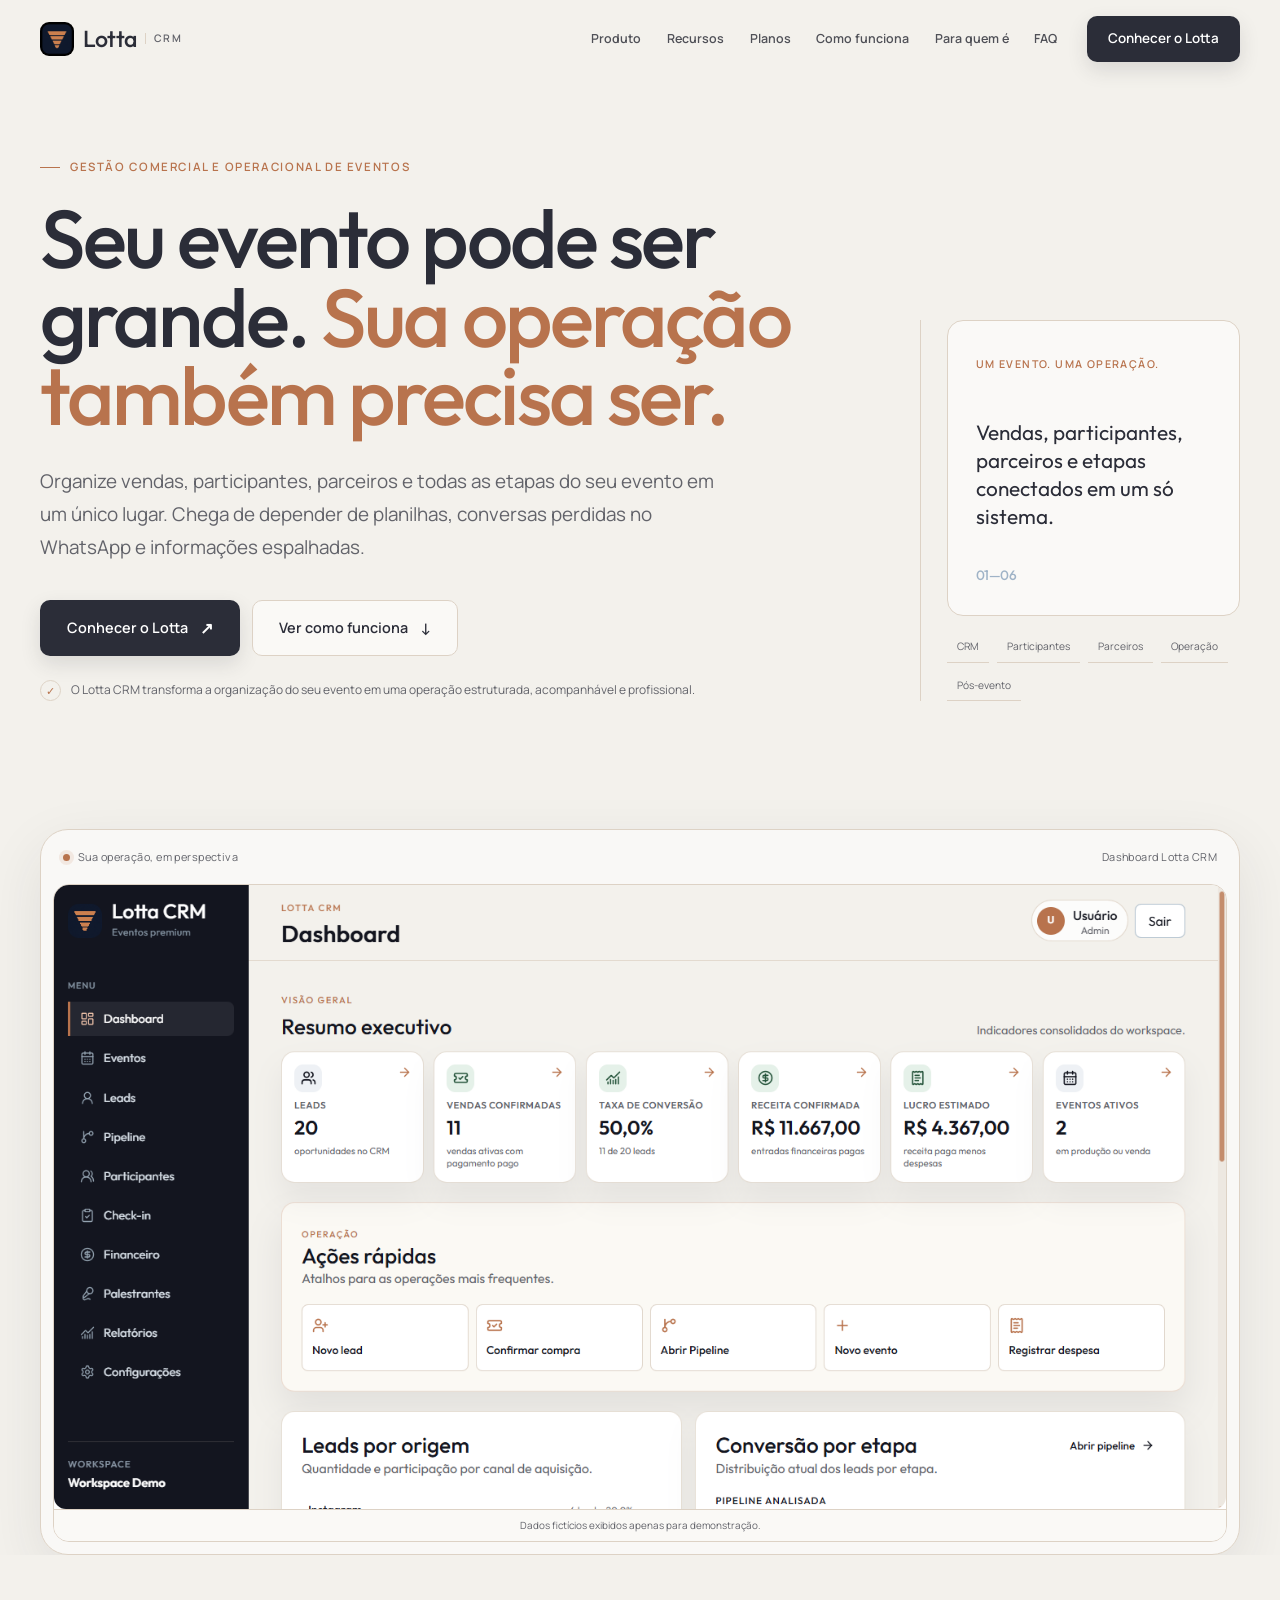
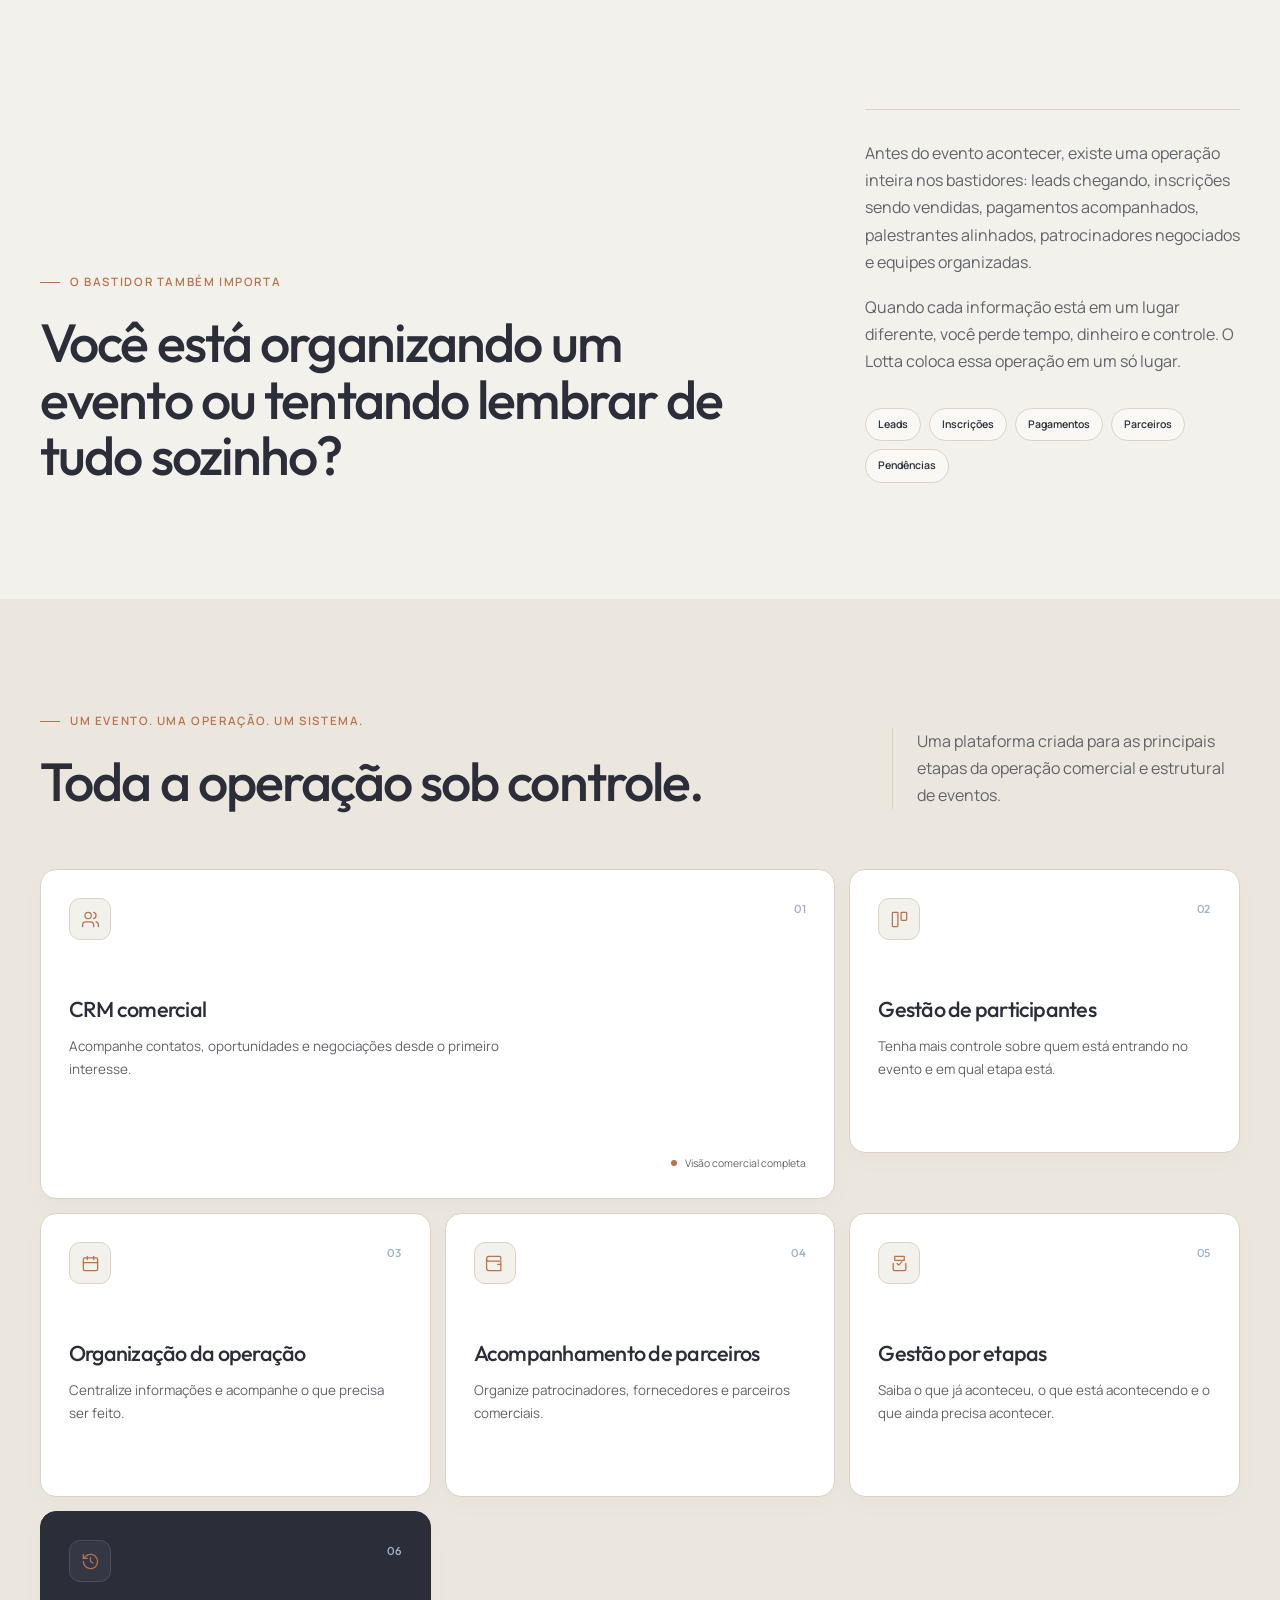
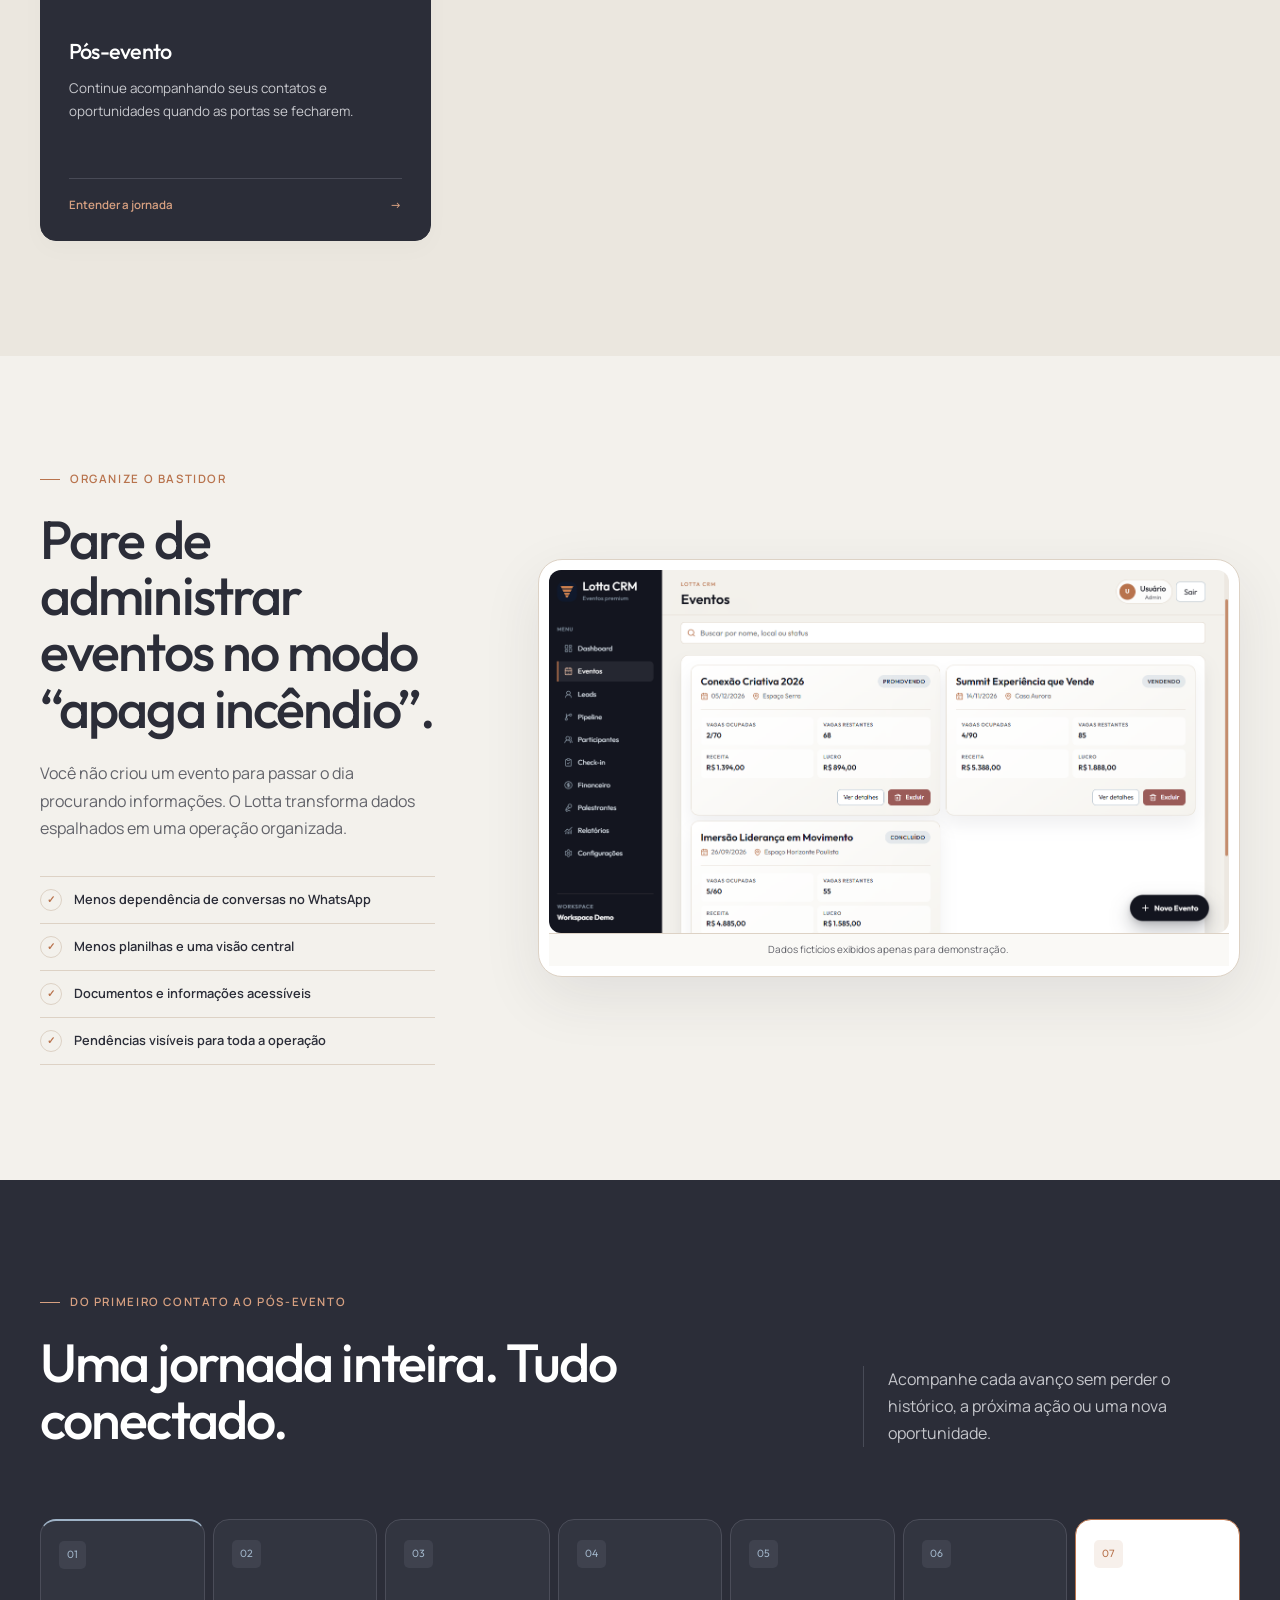
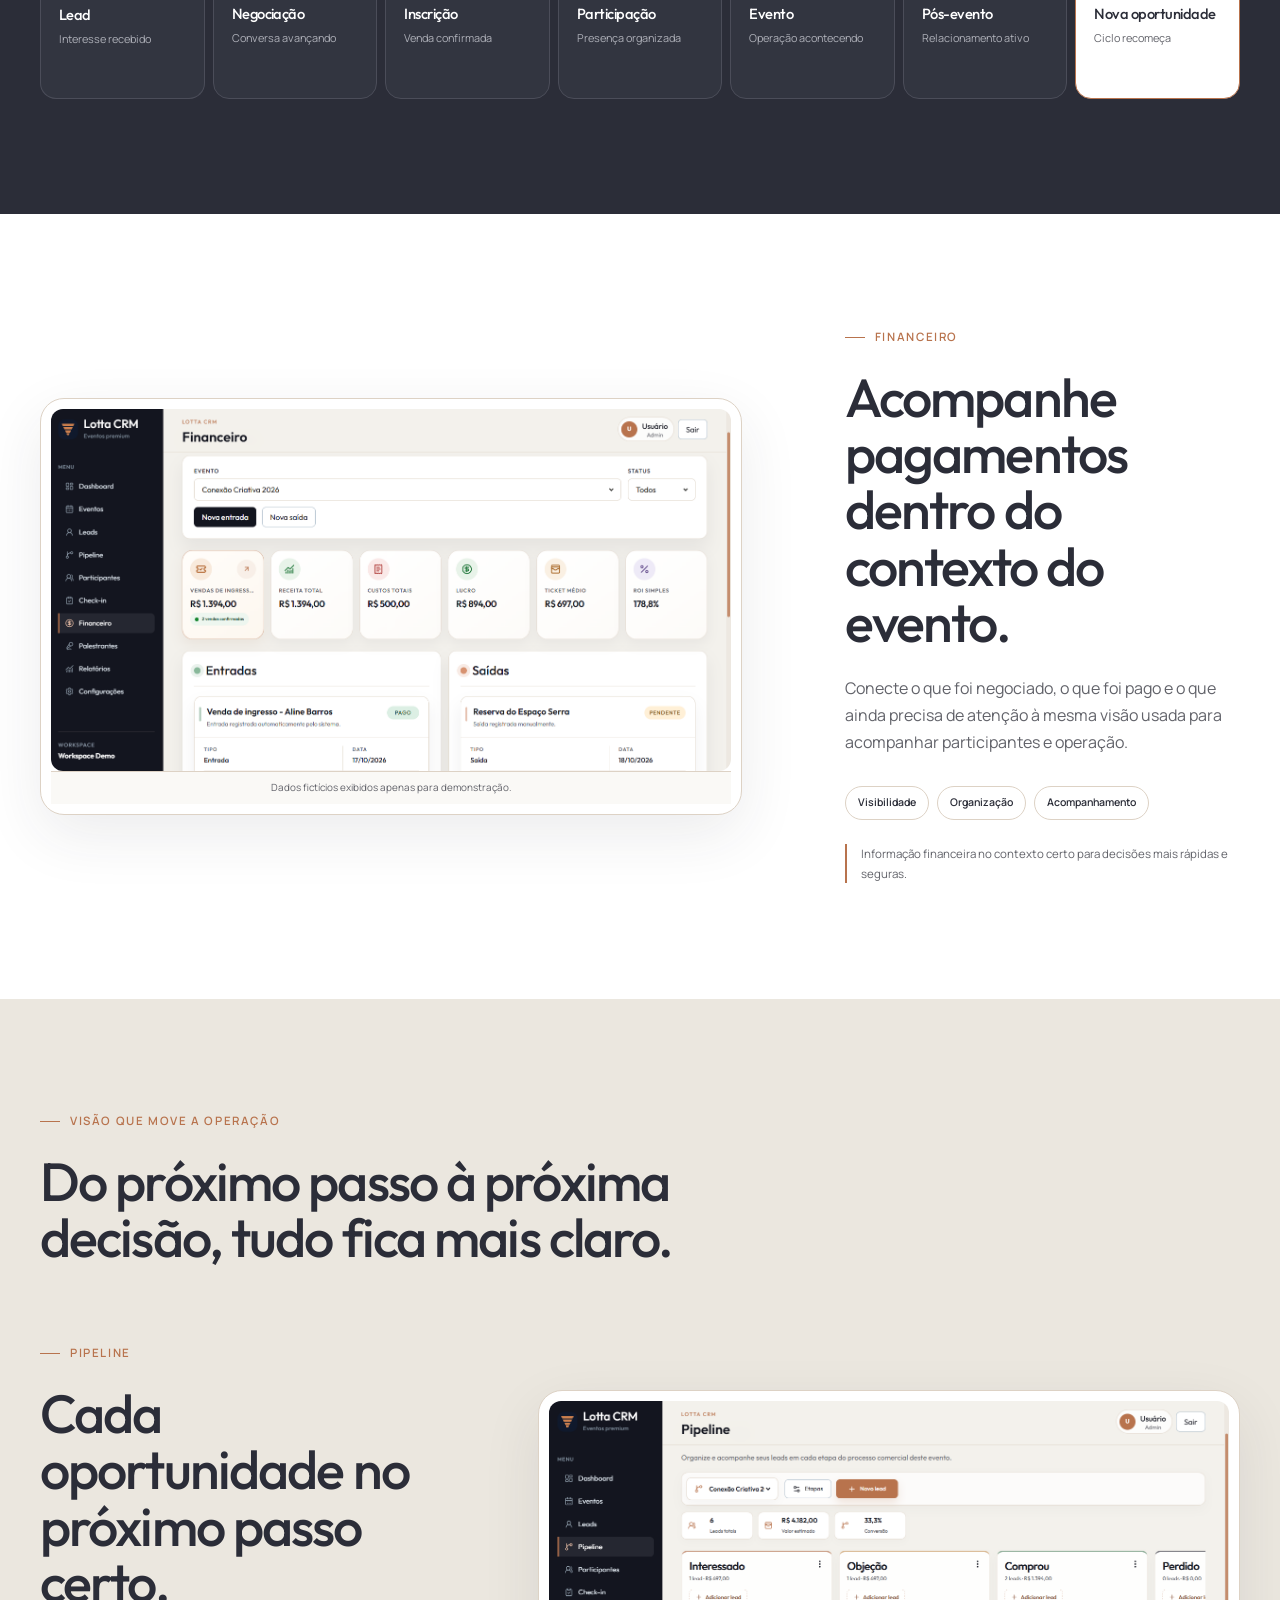
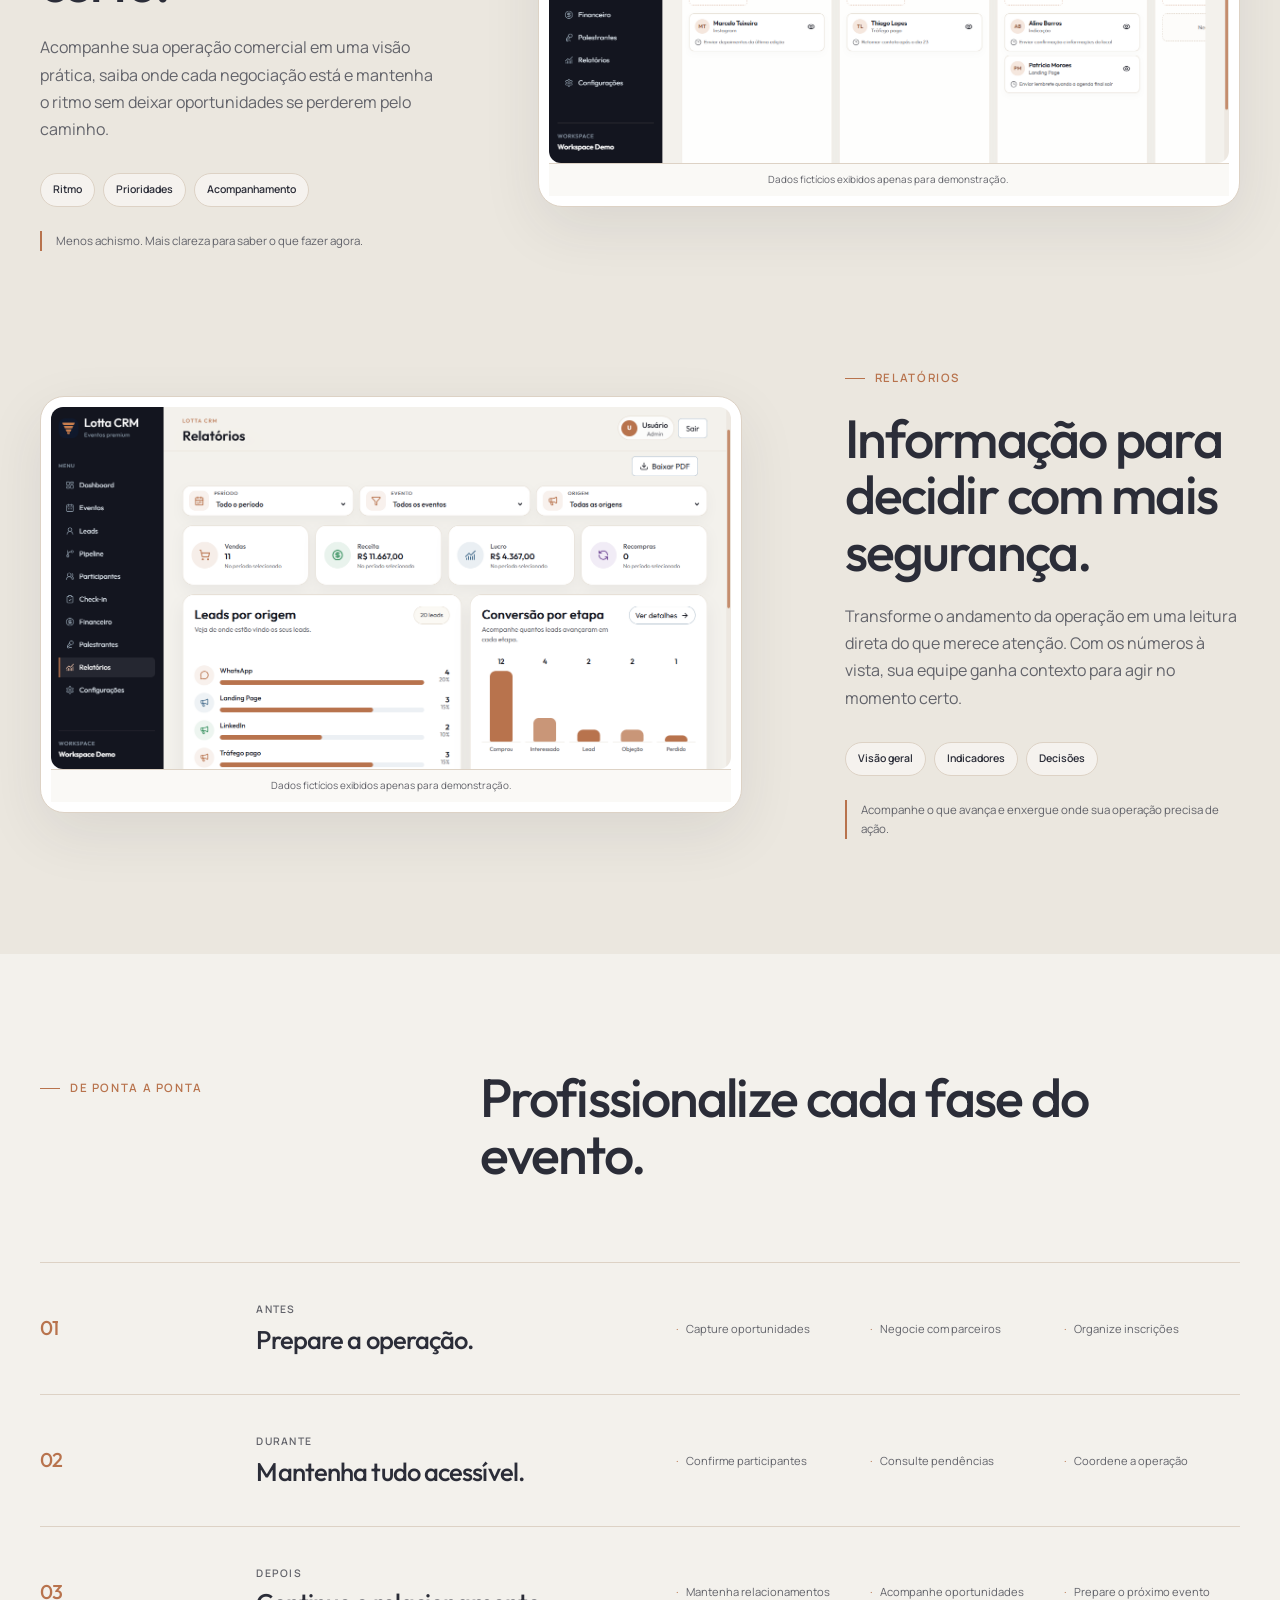
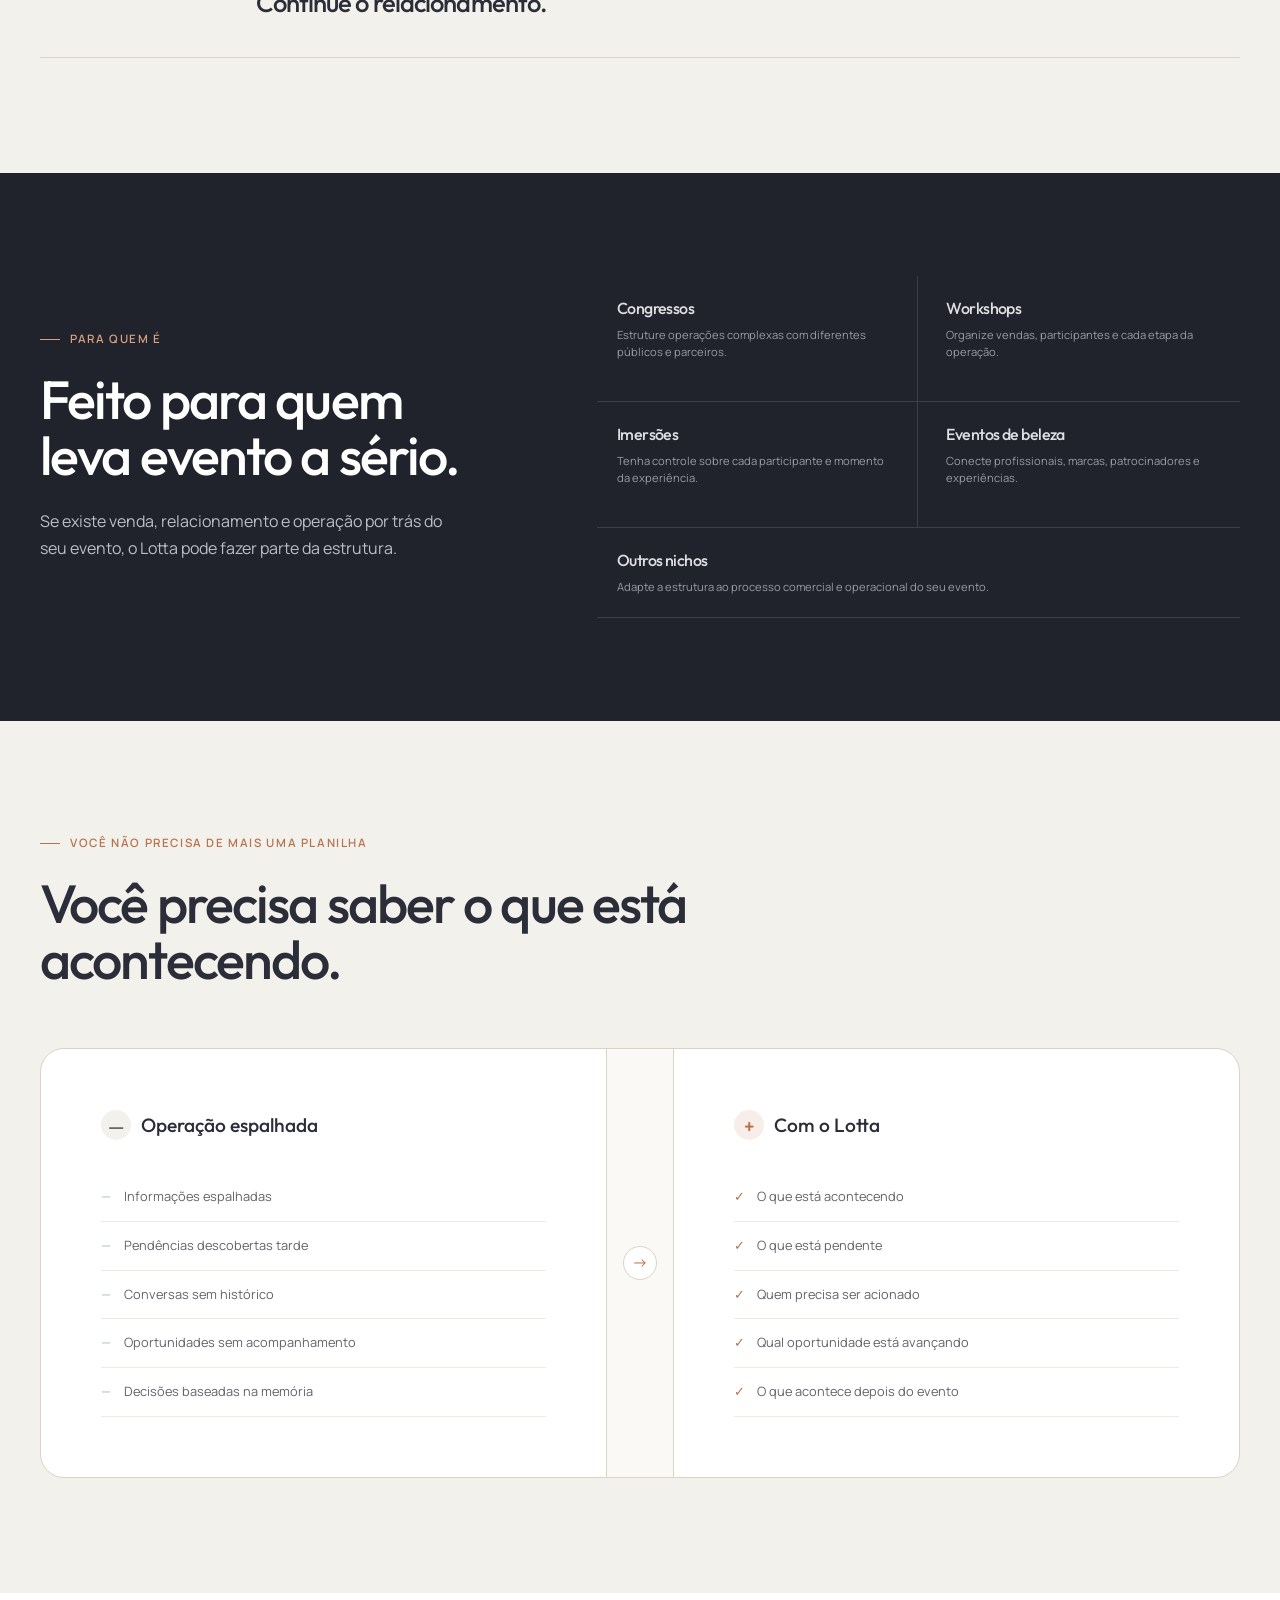
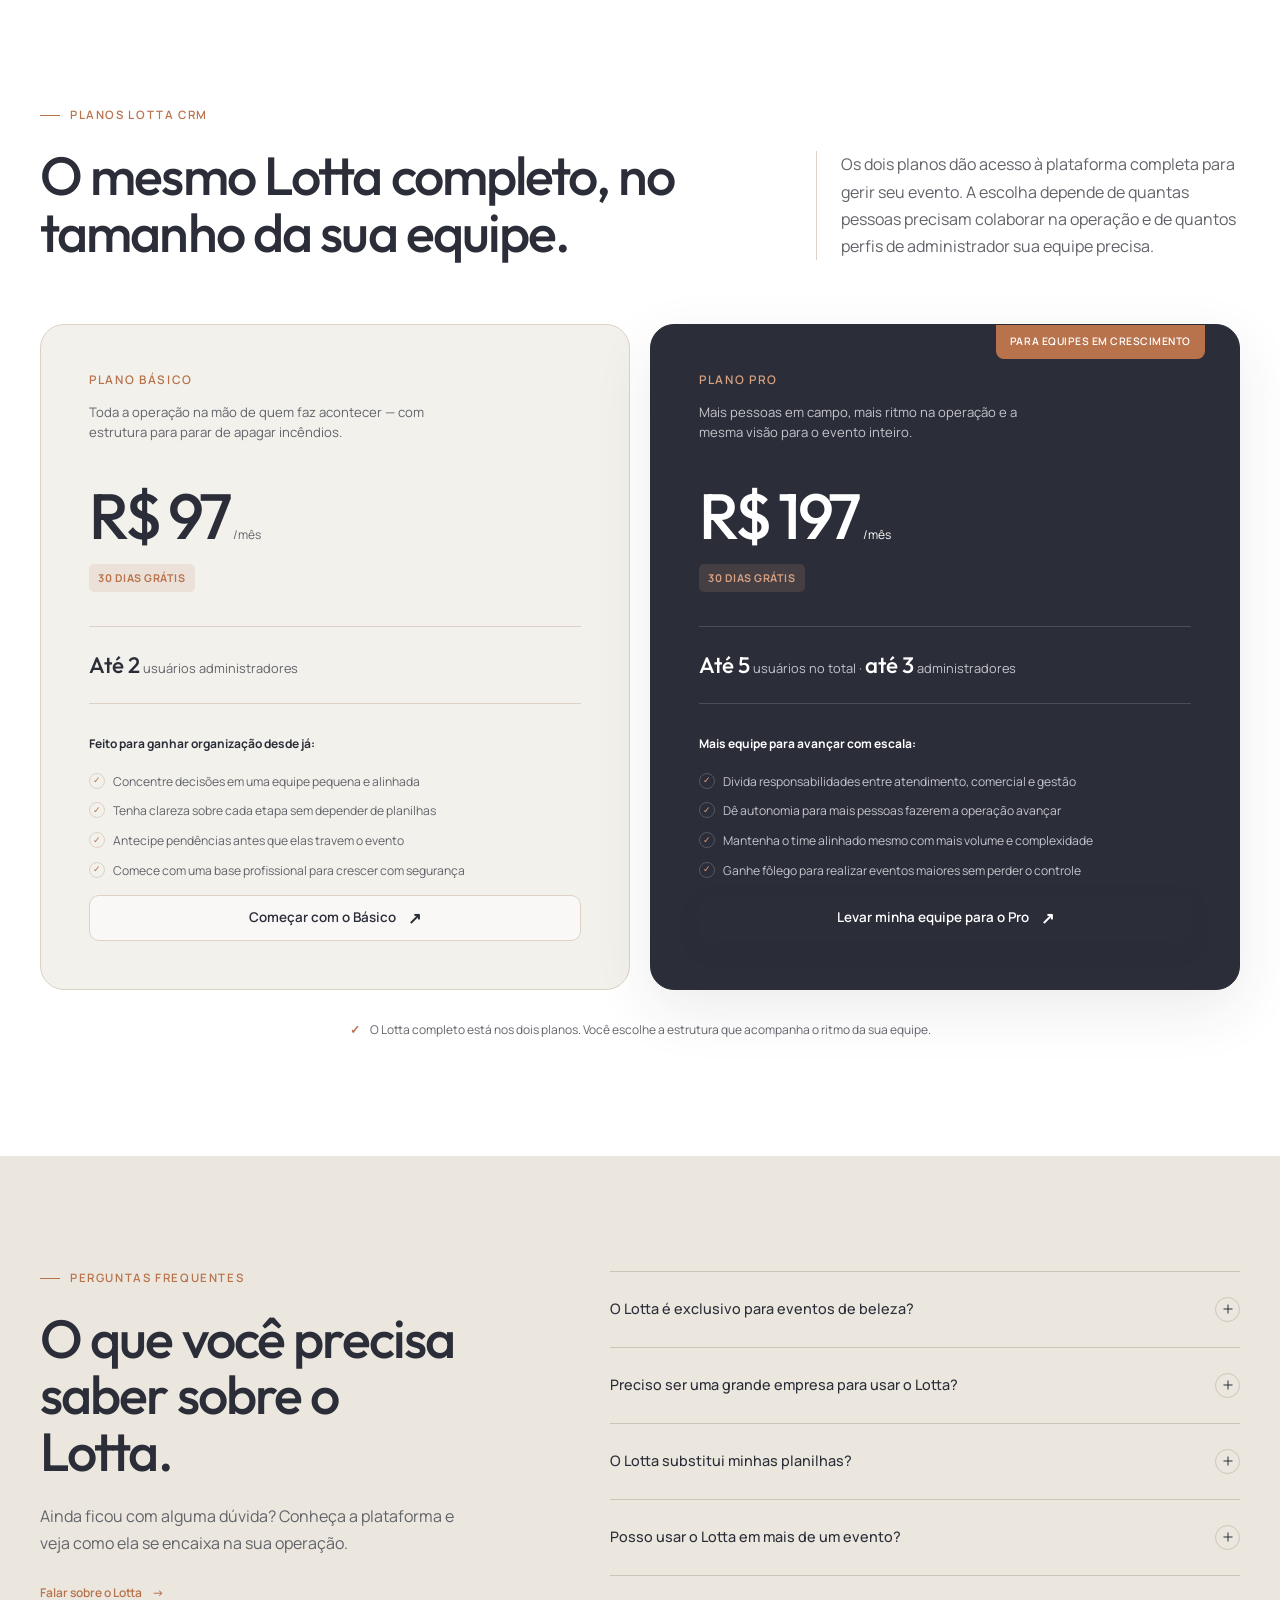
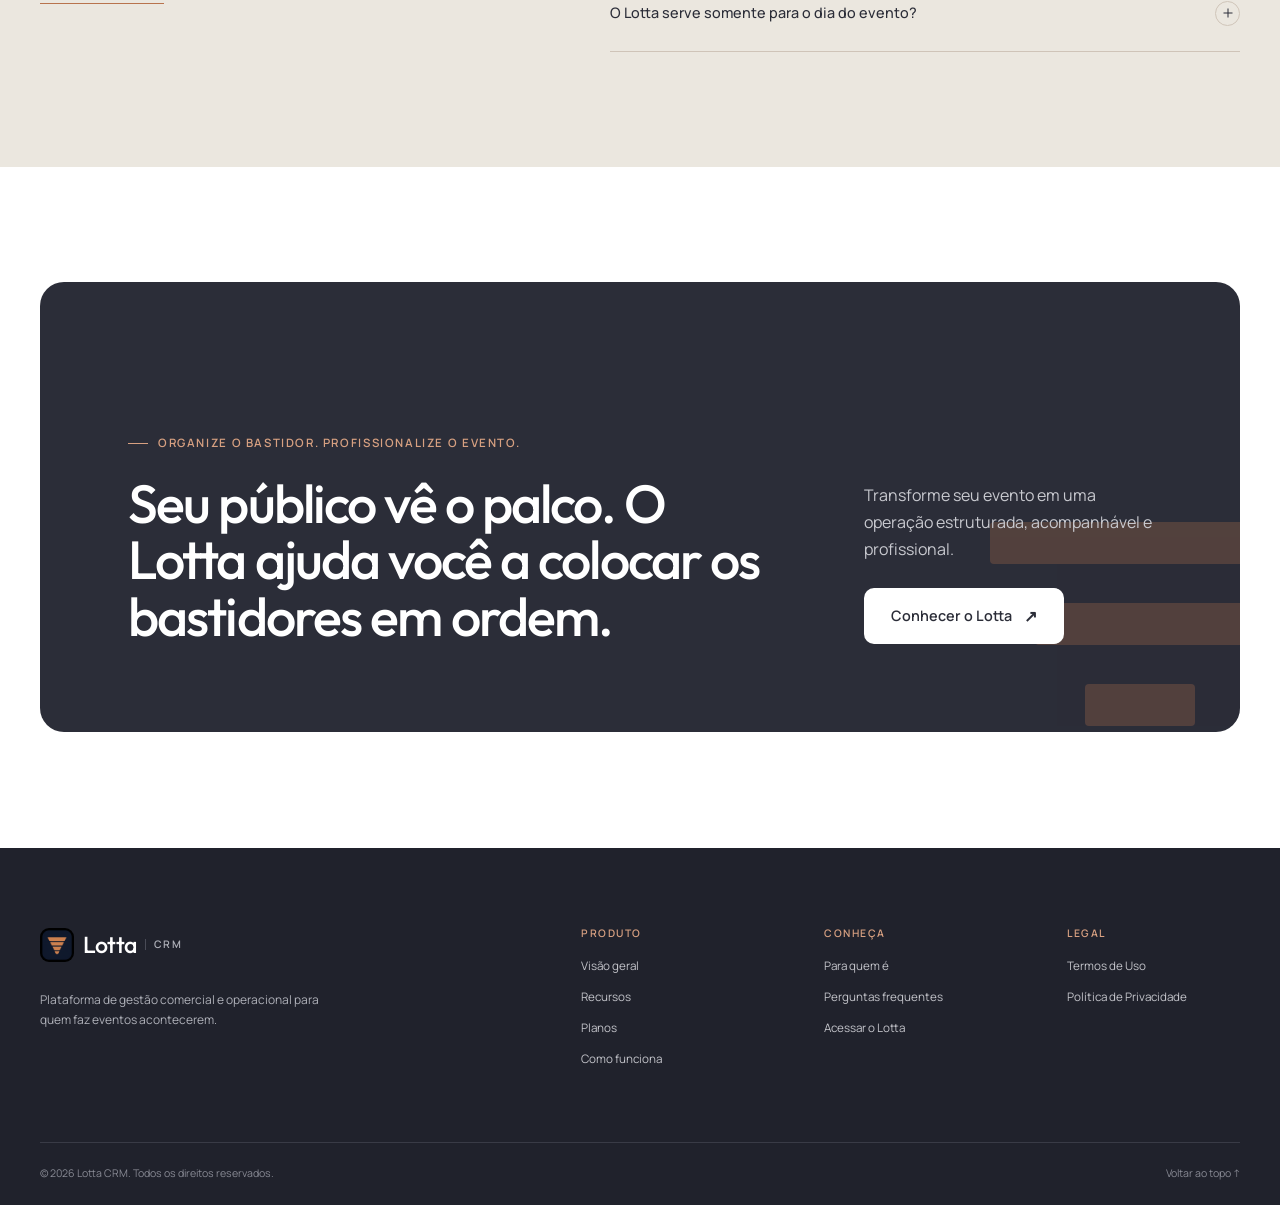
==== commit c3bc4c1b: "Atualização de site, versão 1.0" ====
--- a/index.html
+++ b/index.html
@@ -54,6 +54,7 @@
         <nav class="primary-nav" id="primary-navigation" aria-label="Navegação principal">
           <a href="#produto">Produto</a>
           <a href="#recursos">Recursos</a>
+          <a href="#planos">Planos</a>
           <a href="#como-funciona">Como funciona</a>
           <a href="#para-quem">Para quem é</a>
           <a href="#faq">FAQ</a>
@@ -103,8 +104,8 @@
             <img
               src="assets/screenshots/dashboard.png"
               alt="Dashboard do Lotta CRM com a visão geral da operação de eventos"
-              width="1436"
-              height="775"
+              width="1439"
+              height="765"
               data-product-img
             />
             <div class="image-placeholder" data-image-placeholder>
@@ -113,6 +114,7 @@
               <span>A captura real será exibida aqui automaticamente.</span>
               <code>assets/screenshots/dashboard.png</code>
             </div>
+            <figcaption class="product-disclaimer">Dados fictícios exibidos apenas para demonstração.</figcaption>
           </figure>
         </div>
       </section>
@@ -229,8 +231,8 @@
             <img
               src="assets/screenshots/eventos.png"
               alt="Página de eventos do Lotta CRM"
-              width="1440"
-              height="775"
+              width="1439"
+              height="768"
               loading="lazy"
               data-product-img
             />
@@ -240,6 +242,7 @@
               <span>Espaço preparado para a captura real.</span>
               <code>assets/screenshots/eventos.png</code>
             </div>
+            <figcaption class="product-disclaimer">Dados fictícios exibidos apenas para demonstração.</figcaption>
           </figure>
         </div>
       </section>
@@ -272,8 +275,8 @@
             <img
               src="assets/screenshots/financeiro.png"
               alt="Página financeira do Lotta CRM"
-              width="1438"
-              height="775"
+              width="1437"
+              height="764"
               loading="lazy"
               data-product-img
             />
@@ -283,6 +286,7 @@
               <span>Espaço preparado para a captura real.</span>
               <code>assets/screenshots/financeiro.png</code>
             </div>
+            <figcaption class="product-disclaimer">Dados fictícios exibidos apenas para demonstração.</figcaption>
           </figure>
           <div class="split-copy reveal">
             <p class="eyebrow"><span></span>Financeiro</p>
@@ -299,6 +303,79 @@
         </div>
       </section>
 
+      <section class="workspace section" aria-labelledby="workspace-title">
+        <div class="container">
+          <div class="workspace-intro reveal">
+            <p class="eyebrow"><span></span>Visão que move a operação</p>
+            <h2 id="workspace-title">Do próximo passo à próxima decisão, tudo fica mais claro.</h2>
+          </div>
+
+          <div class="split-layout workspace-showcase">
+            <div class="split-copy reveal">
+              <p class="eyebrow"><span></span>Pipeline</p>
+              <h2>Cada oportunidade no próximo passo certo.</h2>
+              <p>
+                Acompanhe sua operação comercial em uma visão prática, saiba onde cada negociação está e mantenha o ritmo
+                sem deixar oportunidades se perderem pelo caminho.
+              </p>
+              <div class="inline-benefits">
+                <span>Ritmo</span><span>Prioridades</span><span>Acompanhamento</span>
+              </div>
+              <p class="fine-note">Menos achismo. Mais clareza para saber o que fazer agora.</p>
+            </div>
+            <figure class="product-frame product-frame-detail has-image reveal" data-product-image>
+              <img
+                src="assets/screenshots/pipeline.png"
+                alt="Pipeline comercial do Lotta CRM"
+                width="1440"
+                height="767"
+                loading="lazy"
+                data-product-img
+              />
+              <div class="image-placeholder compact" data-image-placeholder>
+                <img src="icons/favicon-e-iconPrincipal.png" alt="" width="58" height="58" />
+                <p>Pipeline comercial</p>
+                <span>Espaço preparado para a captura real.</span>
+                <code>assets/screenshots/pipeline.png</code>
+              </div>
+              <figcaption class="product-disclaimer">Dados fictícios exibidos apenas para demonstração.</figcaption>
+            </figure>
+          </div>
+
+          <div class="split-layout split-layout-reverse workspace-showcase">
+            <figure class="product-frame product-frame-detail has-image reveal" data-product-image>
+              <img
+                src="assets/screenshots/relatorios.png"
+                alt="Área de relatórios do Lotta CRM"
+                width="1438"
+                height="765"
+                loading="lazy"
+                data-product-img
+              />
+              <div class="image-placeholder compact" data-image-placeholder>
+                <img src="icons/favicon-e-iconPrincipal.png" alt="" width="58" height="58" />
+                <p>Área de Relatórios</p>
+                <span>Espaço preparado para a captura real.</span>
+                <code>assets/screenshots/relatorios.png</code>
+              </div>
+              <figcaption class="product-disclaimer">Dados fictícios exibidos apenas para demonstração.</figcaption>
+            </figure>
+            <div class="split-copy reveal">
+              <p class="eyebrow"><span></span>Relatórios</p>
+              <h2>Informação para decidir com mais segurança.</h2>
+              <p>
+                Transforme o andamento da operação em uma leitura direta do que merece atenção. Com os números à vista,
+                sua equipe ganha contexto para agir no momento certo.
+              </p>
+              <div class="inline-benefits">
+                <span>Visão geral</span><span>Indicadores</span><span>Decisões</span>
+              </div>
+              <p class="fine-note">Acompanhe o que avança e enxergue onde sua operação precisa de ação.</p>
+            </div>
+          </div>
+        </div>
+      </section>
+
       <section class="journey section" aria-labelledby="journey-title">
         <div class="container">
           <div class="journey-heading reveal">
@@ -367,6 +444,70 @@
               </ul>
             </article>
           </div>
+        </div>
+      </section>
+
+      <section class="plans section" id="planos" aria-labelledby="plans-title">
+        <div class="container">
+          <div class="plans-intro reveal">
+            <div>
+              <p class="eyebrow"><span></span>Planos Lotta CRM</p>
+              <h2 id="plans-title">O mesmo Lotta completo, no tamanho da sua equipe.</h2>
+            </div>
+            <p>
+              Os dois planos dão acesso à plataforma completa para gerir seu evento. A escolha depende de quantas pessoas
+              precisam colaborar na operação e de quantos perfis de administrador sua equipe precisa.
+            </p>
+          </div>
+
+          <div class="plans-grid">
+            <article class="plan-card reveal" aria-labelledby="basic-plan-title">
+              <div class="plan-card-heading">
+                <h3 class="plan-label" id="basic-plan-title">Plano Básico</h3>
+                <p class="plan-audience">Toda a operação na mão de quem faz acontecer — com estrutura para parar de apagar incêndios.</p>
+                <p class="plan-price"><span>R$ 97</span> /mês</p>
+                <p class="plan-trial">30 dias grátis</p>
+              </div>
+              <div class="plan-capacity" aria-label="Capacidade do plano básico">
+                <p><strong>Até 2</strong> usuários administradores</p>
+              </div>
+              <div class="plan-includes">
+                <p>Feito para ganhar organização desde já:</p>
+                <ul>
+                  <li>Concentre decisões em uma equipe pequena e alinhada</li>
+                  <li>Tenha clareza sobre cada etapa sem depender de planilhas</li>
+                  <li>Antecipe pendências antes que elas travem o evento</li>
+                  <li>Comece com uma base profissional para crescer com segurança</li>
+                </ul>
+              </div>
+              <a class="btn btn-secondary plan-button" href="https://app.lottacrm.com.br/" data-primary-cta>Começar com o Básico <span aria-hidden="true">↗</span></a>
+            </article>
+
+            <article class="plan-card plan-card-featured reveal" aria-labelledby="pro-plan-title">
+              <div class="plan-badge">Para equipes em crescimento</div>
+              <div class="plan-card-heading">
+                <h3 class="plan-label" id="pro-plan-title">Plano Pro</h3>
+                <p class="plan-audience">Mais pessoas em campo, mais ritmo na operação e a mesma visão para o evento inteiro.</p>
+                <p class="plan-price"><span>R$ 197</span> /mês</p>
+                <p class="plan-trial">30 dias grátis</p>
+              </div>
+              <div class="plan-capacity" aria-label="Capacidade do plano pro">
+                <p><strong>Até 5</strong> usuários no total <span aria-hidden="true">·</span> <strong>até 3</strong> administradores</p>
+              </div>
+              <div class="plan-includes">
+                <p>Mais equipe para avançar com escala:</p>
+                <ul>
+                  <li>Divida responsabilidades entre atendimento, comercial e gestão</li>
+                  <li>Dê autonomia para mais pessoas fazerem a operação avançar</li>
+                  <li>Mantenha o time alinhado mesmo com mais volume e complexidade</li>
+                  <li>Ganhe fôlego para realizar eventos maiores sem perder o controle</li>
+                </ul>
+              </div>
+              <a class="btn btn-primary plan-button" href="https://app.lottacrm.com.br/" data-primary-cta>Levar minha equipe para o Pro <span aria-hidden="true">↗</span></a>
+            </article>
+          </div>
+
+          <p class="plans-note reveal"><span aria-hidden="true">✓</span> O Lotta completo está nos dois planos. Você escolhe a estrutura que acompanha o ritmo da sua equipe.</p>
         </div>
       </section>
 
@@ -427,7 +568,7 @@
           </a>
           <p>Plataforma de gestão comercial e operacional para quem faz eventos acontecerem.</p>
         </div>
-        <div class="footer-column"><h2>Produto</h2><a href="#produto">Visão geral</a><a href="#recursos">Recursos</a><a href="#como-funciona">Como funciona</a></div>
+        <div class="footer-column"><h2>Produto</h2><a href="#produto">Visão geral</a><a href="#recursos">Recursos</a><a href="#planos">Planos</a><a href="#como-funciona">Como funciona</a></div>
         <div class="footer-column"><h2>Conheça</h2><a href="#para-quem">Para quem é</a><a href="#faq">Perguntas frequentes</a><a href="https://app.lottacrm.com.br/">Acessar o Lotta</a></div>
         <div class="footer-column"><h2>Legal</h2><a href="termos-de-uso.html">Termos de Uso</a><a href="politica-de-privacidade.html">Política de Privacidade</a></div>
       </div>
--- a/css/style.css
+++ b/css/style.css
@@ -538,6 +538,17 @@
   border-radius: calc(var(--radius-md) - 4px);
 }
 
+.product-disclaimer {
+  width: 100%;
+  padding: 9px 14px;
+  border-top: 1px solid var(--color-linen);
+  background: #faf9f6;
+  color: var(--color-muted);
+  font-size: 0.62rem;
+  line-height: 1.4;
+  text-align: center;
+}
+
 .product-frame.has-image .image-placeholder {
   display: none;
 }
@@ -843,6 +854,23 @@
   background: var(--color-white);
 }
 
+/* Workspace views */
+.workspace {
+  background: #ebe7df;
+}
+
+.workspace-intro {
+  max-width: 760px;
+}
+
+.workspace-showcase {
+  margin-top: 80px;
+}
+
+.workspace-showcase + .workspace-showcase {
+  margin-top: 120px;
+}
+
 .inline-benefits {
   display: flex;
   flex-wrap: wrap;
@@ -1161,6 +1189,229 @@
   background: var(--color-white);
   color: var(--color-copper);
   place-items: center;
+}
+
+/* Plans */
+.plans {
+  background: var(--color-white);
+}
+
+.plans-intro {
+  display: grid;
+  grid-template-columns: 1.12fr 0.72fr;
+  gap: clamp(48px, 9vw, 140px);
+  align-items: end;
+}
+
+.plans-intro > p {
+  padding-left: 24px;
+  border-left: 1px solid var(--color-linen);
+  color: var(--color-muted);
+}
+
+.plans-grid {
+  display: grid;
+  grid-template-columns: repeat(2, minmax(0, 1fr));
+  gap: 20px;
+  margin-top: 64px;
+}
+
+.plan-card {
+  display: flex;
+  min-height: 620px;
+  flex-direction: column;
+  padding: clamp(30px, 4vw, 48px);
+  border: 1px solid var(--color-linen);
+  border-radius: var(--radius-lg);
+  background: var(--color-ivory);
+}
+
+.plan-card-featured {
+  position: relative;
+  border-color: var(--color-navy);
+  background: var(--color-navy);
+  color: var(--color-white);
+  box-shadow: var(--shadow-soft);
+}
+
+.plan-badge {
+  position: absolute;
+  top: 0;
+  right: 34px;
+  padding: 8px 14px;
+  border-radius: 0 0 8px 8px;
+  background: var(--color-copper);
+  color: var(--color-white);
+  font-size: 0.65rem;
+  font-weight: 600;
+  letter-spacing: 0.05em;
+  text-transform: uppercase;
+}
+
+.plan-label {
+  font-family: var(--font-body);
+  color: var(--color-copper);
+  font-size: 0.74rem;
+  font-weight: 600;
+  letter-spacing: 0.14em;
+  text-transform: uppercase;
+}
+
+.plan-card-featured .plan-label {
+  color: var(--color-copper-soft);
+}
+
+.plan-audience {
+  max-width: 360px;
+  min-height: 52px;
+  margin-top: 14px;
+  color: var(--color-muted);
+  font-size: 0.82rem;
+  line-height: 1.55;
+}
+
+.plan-card-featured .plan-audience {
+  color: #c5c6cb;
+}
+
+.plan-price {
+  display: flex;
+  align-items: baseline;
+  gap: 5px;
+  margin-top: 30px;
+  color: var(--color-muted);
+  font-size: 0.75rem;
+}
+
+.plan-price span {
+  color: var(--color-navy);
+  font-family: var(--font-display);
+  font-size: clamp(2.75rem, 5vw, 4.25rem);
+  font-weight: 500;
+  letter-spacing: -0.055em;
+  line-height: 1;
+}
+
+.plan-card-featured .plan-price,
+.plan-card-featured .plan-price span {
+  color: var(--color-white);
+}
+
+.plan-trial {
+  display: inline-flex;
+  width: fit-content;
+  margin-top: 16px;
+  padding: 5px 9px;
+  border-radius: 5px;
+  background: rgba(184, 115, 77, 0.13);
+  color: var(--color-copper);
+  font-size: 0.67rem;
+  font-weight: 700;
+  letter-spacing: 0.05em;
+  text-transform: uppercase;
+}
+
+.plan-card-featured .plan-trial {
+  background: rgba(215, 160, 129, 0.15);
+  color: var(--color-copper-soft);
+}
+
+.plan-capacity {
+  margin-top: 34px;
+  padding: 19px 0;
+  border-top: 1px solid var(--color-linen);
+  border-bottom: 1px solid var(--color-linen);
+  color: var(--color-muted);
+  font-size: 0.8rem;
+}
+
+.plan-capacity strong {
+  color: var(--color-navy);
+  font-family: var(--font-display);
+  font-size: 1.4rem;
+  font-weight: 500;
+}
+
+.plan-card-featured .plan-capacity {
+  border-color: #4b4d59;
+  color: #c5c6cb;
+}
+
+.plan-card-featured .plan-capacity strong {
+  color: var(--color-white);
+}
+
+.plan-includes {
+  margin-top: 30px;
+}
+
+.plan-includes > p {
+  color: var(--color-navy);
+  font-size: 0.75rem;
+  font-weight: 700;
+}
+
+.plan-includes ul {
+  display: grid;
+  gap: 12px;
+  margin-top: 18px;
+}
+
+.plan-includes li {
+  position: relative;
+  padding-left: 24px;
+  color: var(--color-muted);
+  font-size: 0.76rem;
+  line-height: 1.45;
+}
+
+.plan-includes li::before {
+  position: absolute;
+  left: 0;
+  display: grid;
+  width: 16px;
+  height: 16px;
+  border: 1px solid var(--color-linen);
+  border-radius: 50%;
+  color: var(--color-copper);
+  content: "✓";
+  font-size: 0.55rem;
+  place-items: center;
+}
+
+.plan-card-featured .plan-includes > p {
+  color: var(--color-white);
+}
+
+.plan-card-featured .plan-includes li {
+  color: #c5c6cb;
+}
+
+.plan-card-featured .plan-includes li::before {
+  border-color: #545763;
+  color: var(--color-copper-soft);
+}
+
+.plan-button {
+  width: 100%;
+  margin-top: 16px;
+  padding-inline: 18px;
+}
+
+.plans-note {
+  display: flex;
+  justify-content: center;
+  gap: 10px;
+  margin: 30px auto 0;
+  color: var(--color-muted);
+  font-size: 0.75rem;
+  text-align: center;
+}
+
+.plans-note > span {
+  flex: 0 0 auto;
+  color: var(--color-copper);
+  font-weight: 700;
 }
 
 /* FAQ */
@@ -1711,6 +1962,7 @@
   .journey-heading,
   .audience-grid,
   .faq-layout,
+  .plans-intro,
   .cta-panel,
   .footer-grid {
     grid-template-columns: 1fr;
@@ -1737,6 +1989,13 @@
     gap: 38px;
   }
 
+  .plans-intro > p {
+    padding-top: 20px;
+    padding-left: 0;
+    border-top: 1px solid var(--color-linen);
+    border-left: 0;
+  }
+
   .section-intro > p,
   .pipeline-header > p {
     padding-top: 20px;
@@ -1853,6 +2112,7 @@
 
   .benefit-grid,
   .pipeline-flow,
+  .plans-grid,
   .audience-list {
     grid-template-columns: 1fr;
   }
@@ -1912,6 +2172,26 @@
     grid-template-columns: 1fr;
   }
 
+  .plans-grid {
+    gap: 16px;
+    margin-top: 48px;
+  }
+
+  .plan-card {
+    min-height: 0;
+    padding: 30px 24px;
+  }
+
+  .plan-badge {
+    right: 22px;
+    font-size: 0.58rem;
+  }
+
+  .plan-audience {
+    min-height: 0;
+    padding-right: 10px;
+  }
+
   .comparison-divider {
     min-height: 56px;
     border: 0;
